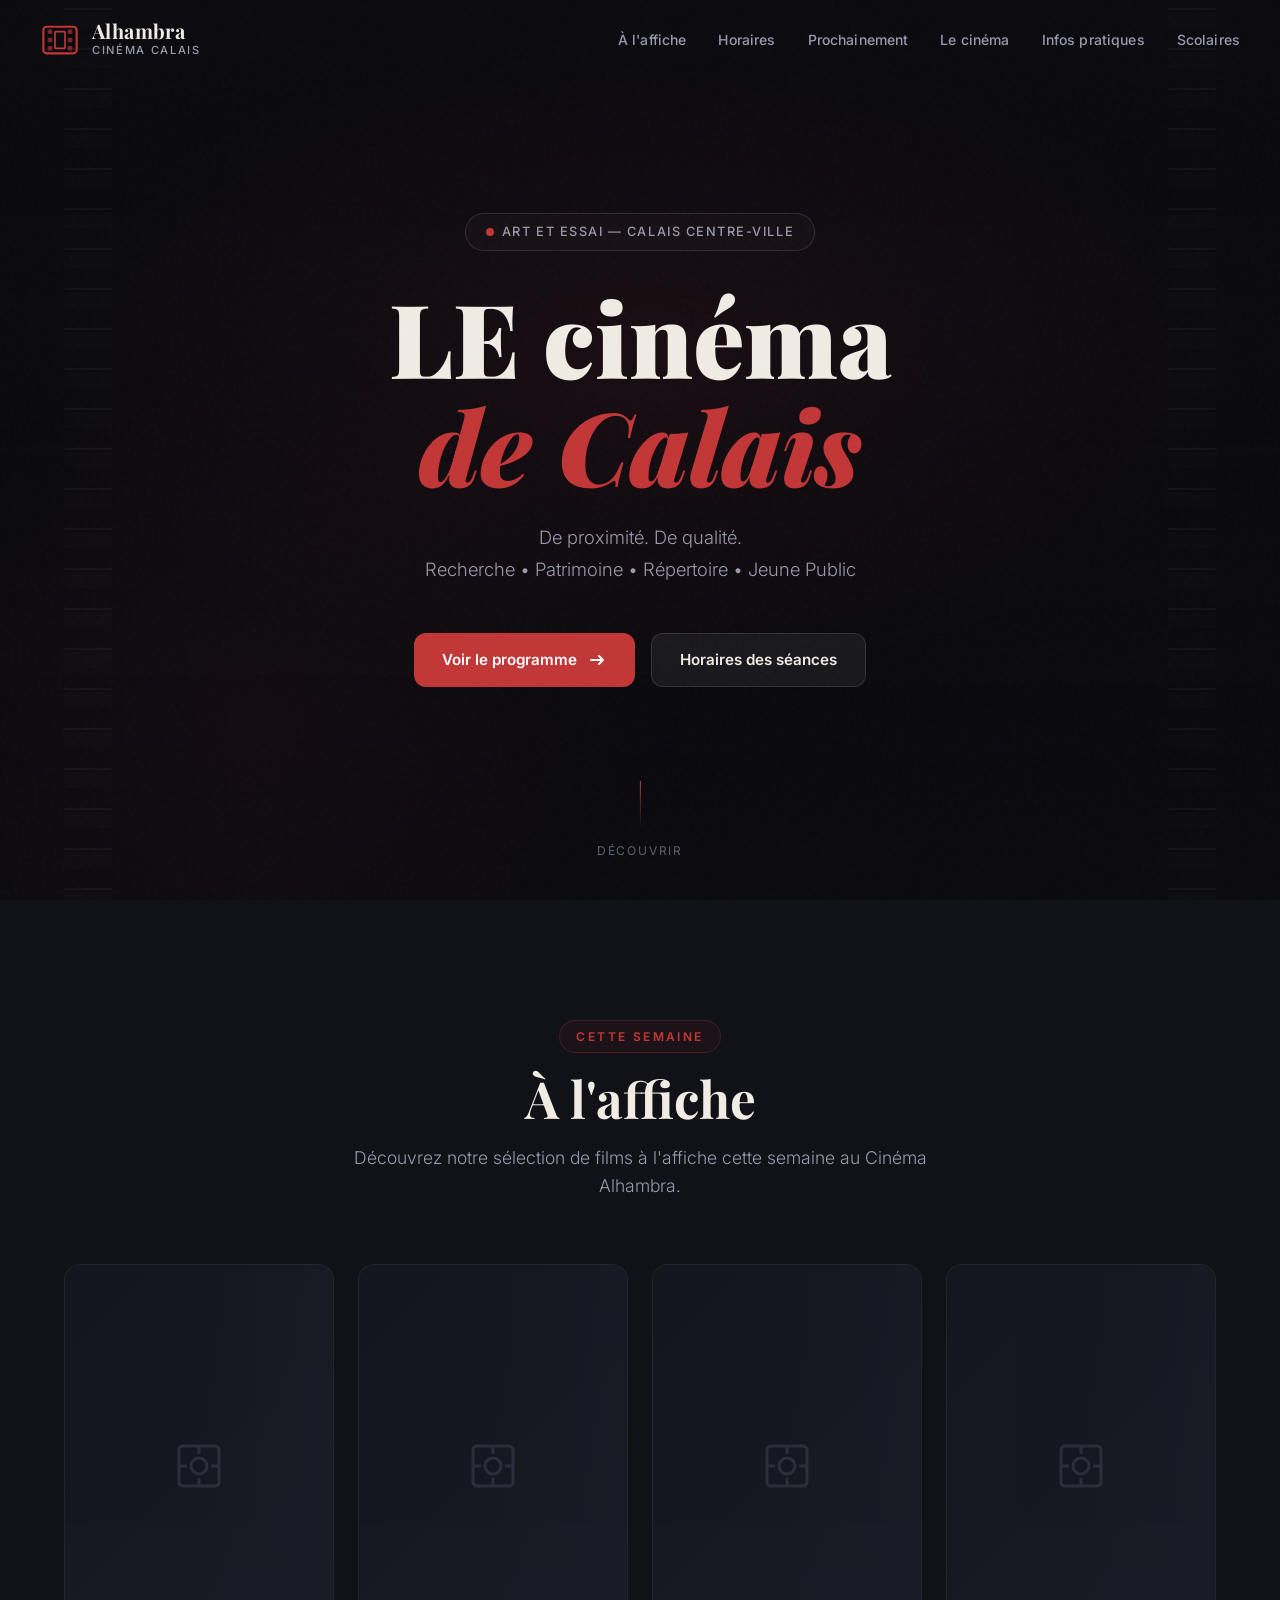
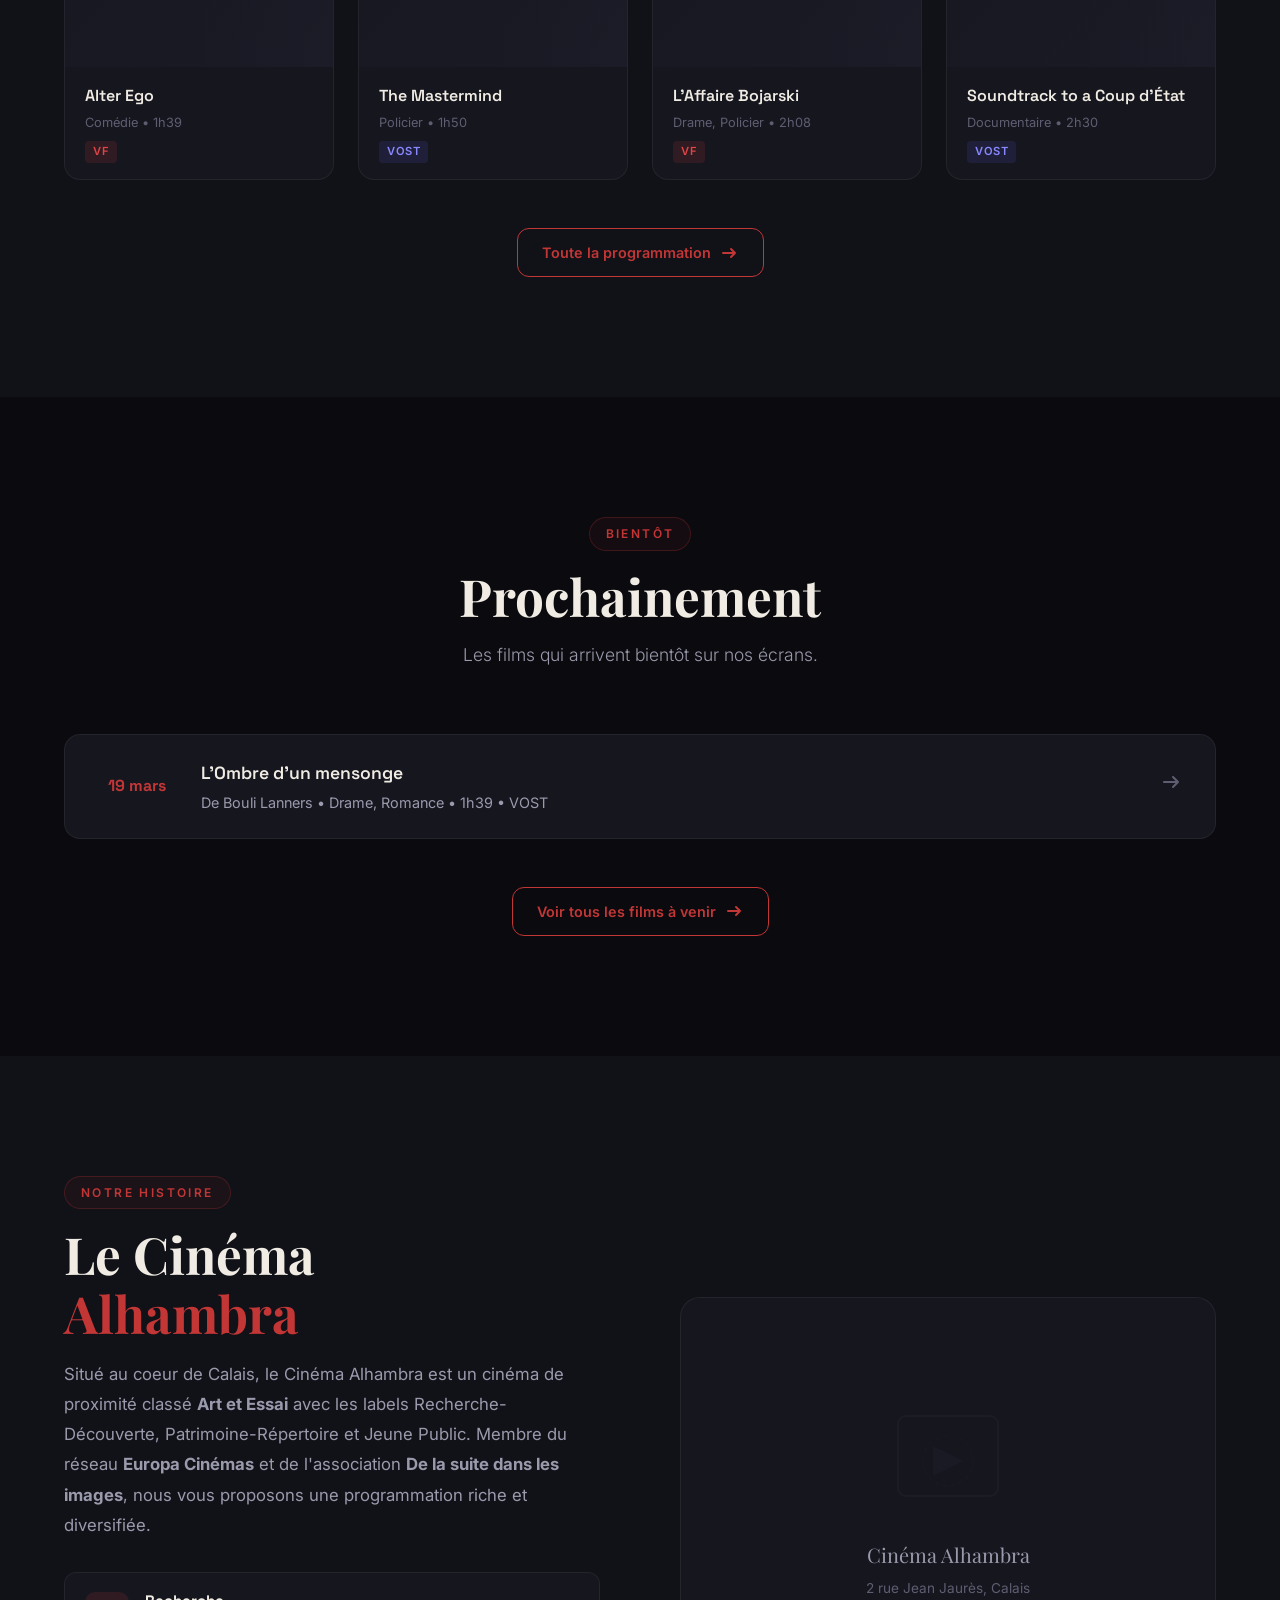
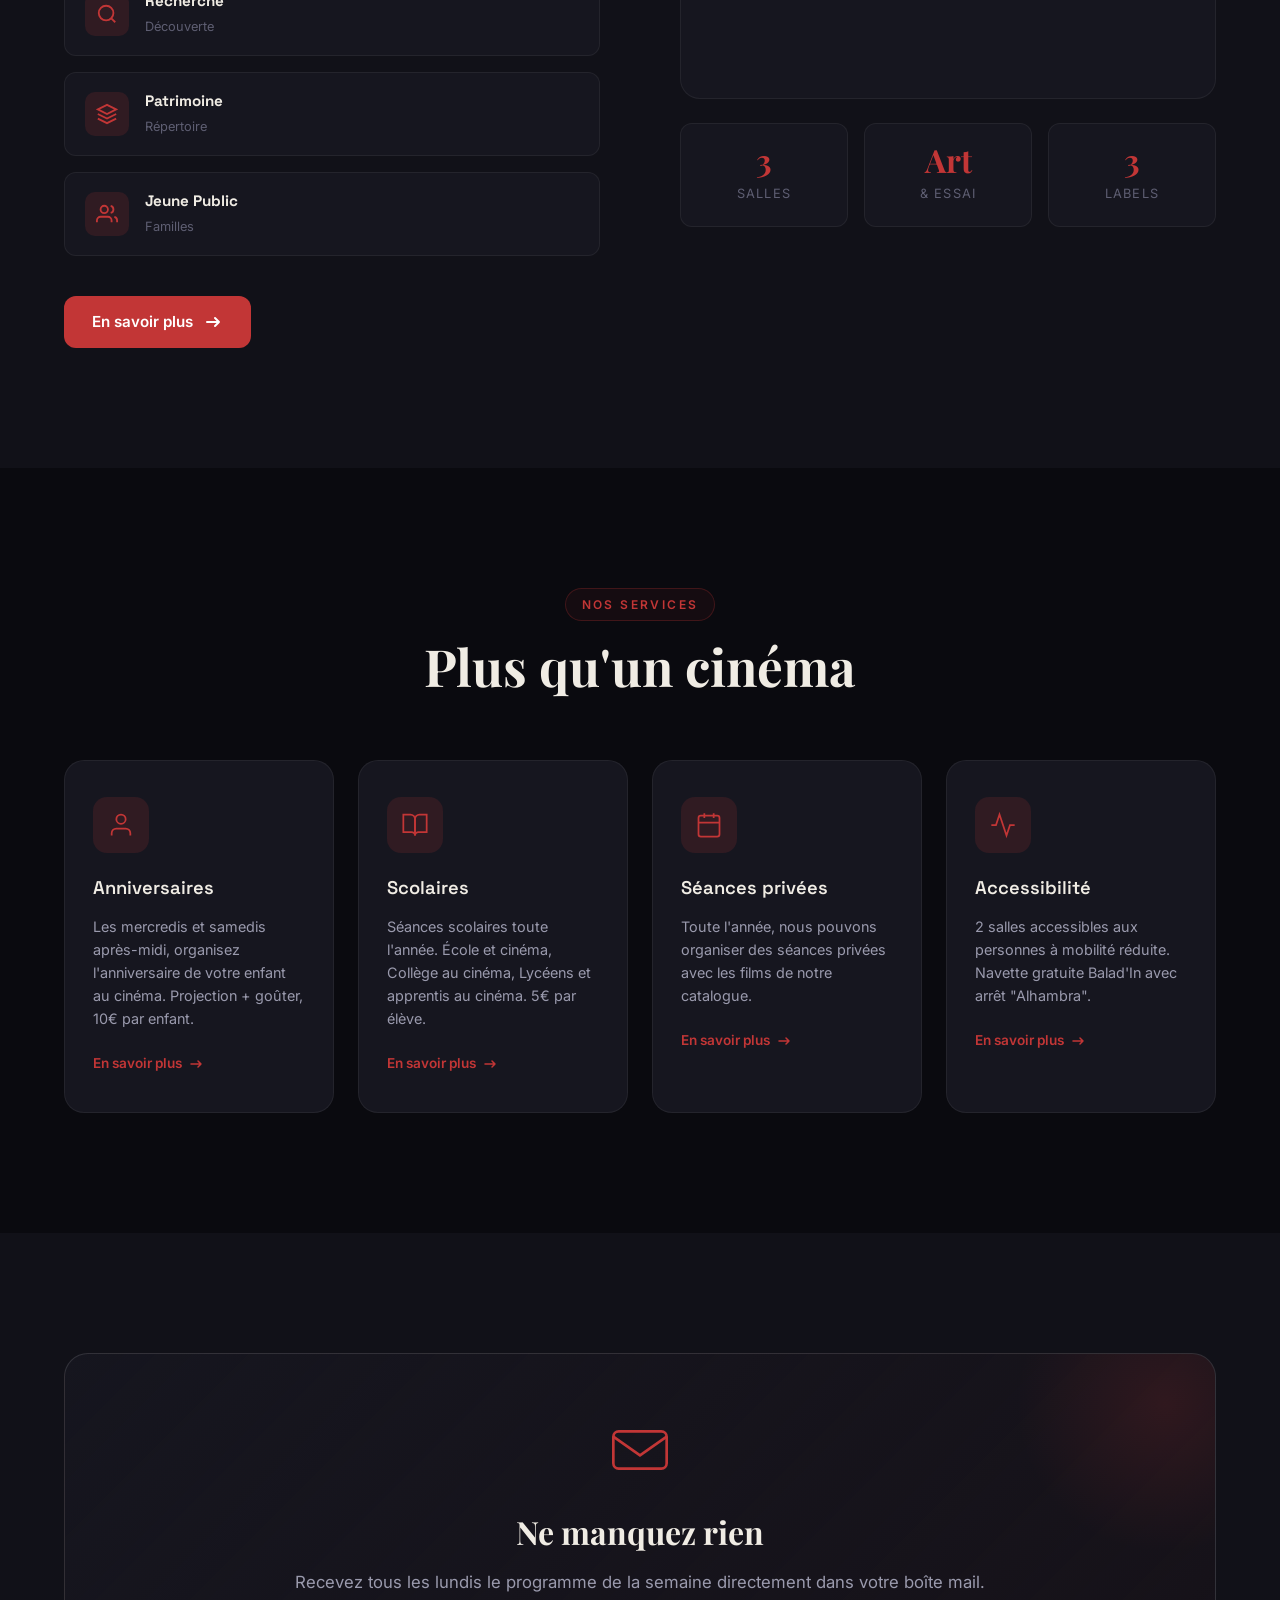
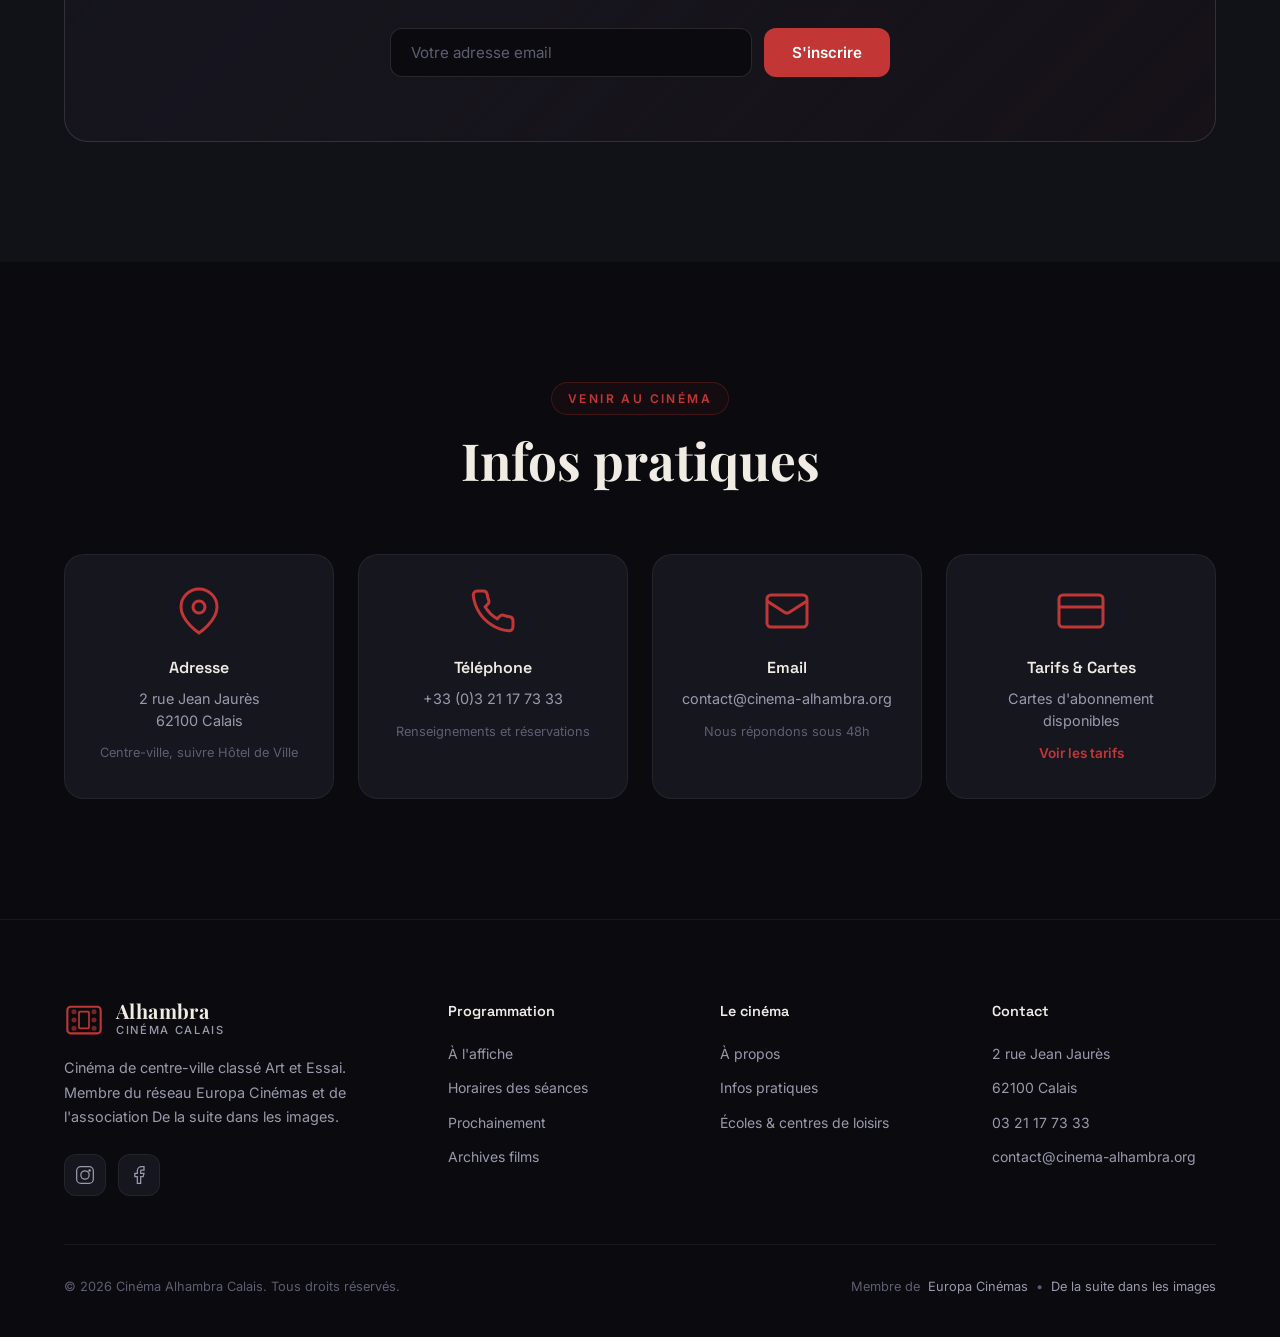
==== index.html @ 700be6c0 "Site complet : 6 pages, films réels, couleur rouge Alhambra - Remplace le doré (#d4a847) par le roug" ====
<!DOCTYPE html>
<html lang="fr">
<head>
    <meta charset="UTF-8">
    <meta name="viewport" content="width=device-width, initial-scale=1.0">
    <title>Cinéma Alhambra — Cinéma de centre-ville à Calais</title>
    <meta name="description" content="Cinéma Alhambra, LE cinéma de Calais. De proximité. De qualité. Art et Essai, labels Recherche, Patrimoine, Répertoire et Jeune Public.">
    <link rel="icon" type="image/svg+xml" href="data:image/svg+xml,<svg xmlns='http://www.w3.org/2000/svg' viewBox='0 0 100 100'><text y='.9em' font-size='90'>🎬</text></svg>">
    <link rel="preconnect" href="https://fonts.googleapis.com">
    <link rel="preconnect" href="https://fonts.gstatic.com" crossorigin>
    <link href="https://fonts.googleapis.com/css2?family=Playfair+Display:ital,wght@0,400;0,700;0,900;1,400&family=Inter:wght@300;400;500;600;700&family=Space+Grotesk:wght@400;500;600;700&display=swap" rel="stylesheet">
    <link rel="stylesheet" href="styles.css">
</head>
<body>
    <!-- Cursor follower -->
    <div class="cursor-glow" id="cursorGlow"></div>

    <!-- Film grain overlay -->
    <div class="film-grain"></div>

    <!-- Navigation -->
    <header class="navbar" id="navbar">
        <div class="navbar-inner">
            <a href="index.html" class="logo">
                <div class="logo-icon">
                    <svg viewBox="0 0 48 48" fill="none" xmlns="http://www.w3.org/2000/svg">
                        <rect x="4" y="8" width="40" height="32" rx="4" stroke="currentColor" stroke-width="2.5"/>
                        <circle cx="12" cy="14" r="3" fill="currentColor" opacity="0.6"/>
                        <circle cx="12" cy="24" r="3" fill="currentColor" opacity="0.6"/>
                        <circle cx="12" cy="34" r="3" fill="currentColor" opacity="0.6"/>
                        <circle cx="36" cy="14" r="3" fill="currentColor" opacity="0.6"/>
                        <circle cx="36" cy="24" r="3" fill="currentColor" opacity="0.6"/>
                        <circle cx="36" cy="34" r="3" fill="currentColor" opacity="0.6"/>
                        <rect x="18" y="14" width="12" height="20" rx="1" stroke="currentColor" stroke-width="2"/>
                    </svg>
                </div>
                <div class="logo-text">
                    <span class="logo-name">Alhambra</span>
                    <span class="logo-sub">Cinéma Calais</span>
                </div>
            </a>
            <nav class="nav-links" id="navLinks">
                <a href="a-laffiche.html" class="nav-link">À l'affiche</a>
                <a href="horaires.html" class="nav-link">Horaires</a>
                <a href="prochainement.html" class="nav-link">Prochainement</a>
                <a href="le-cinema.html" class="nav-link">Le cinéma</a>
                <a href="infos-pratiques.html" class="nav-link">Infos pratiques</a>
                <a href="scolaires.html" class="nav-link">Scolaires</a>
            </nav>
            <button class="menu-toggle" id="menuToggle" aria-label="Menu">
                <span></span>
                <span></span>
                <span></span>
            </button>
        </div>
    </header>

    <!-- Mobile Nav Overlay -->
    <div class="mobile-nav" id="mobileNav">
        <nav class="mobile-nav-links">
            <a href="a-laffiche.html" class="mobile-nav-link">À l'affiche</a>
            <a href="horaires.html" class="mobile-nav-link">Horaires</a>
            <a href="prochainement.html" class="mobile-nav-link">Prochainement</a>
            <a href="le-cinema.html" class="mobile-nav-link">Le cinéma</a>
            <a href="infos-pratiques.html" class="mobile-nav-link">Infos pratiques</a>
            <a href="scolaires.html" class="mobile-nav-link">Scolaires</a>
            <a href="a-laffiche.html" class="mobile-nav-link">Archives</a>
        </nav>
    </div>

    <!-- Hero Section -->
    <section class="hero" id="hero">
        <div class="hero-bg">
            <div class="hero-gradient"></div>
            <div class="film-strip film-strip-left"></div>
            <div class="film-strip film-strip-right"></div>
        </div>
        <div class="hero-content">
            <div class="hero-badge reveal">
                <span class="badge-dot"></span>
                Art et Essai &mdash; Calais Centre-Ville
            </div>
            <h1 class="hero-title reveal">
                <span class="title-line">LE cinéma</span>
                <span class="title-line title-accent">de Calais</span>
            </h1>
            <p class="hero-subtitle reveal">
                De proximité. De qualité.<br>
                Recherche &bull; Patrimoine &bull; Répertoire &bull; Jeune Public
            </p>
            <div class="hero-actions reveal">
                <a href="a-laffiche.html" class="btn btn-primary">
                    <span>Voir le programme</span>
                    <svg width="20" height="20" viewBox="0 0 20 20" fill="none"><path d="M4 10h12m0 0l-4-4m4 4l-4 4" stroke="currentColor" stroke-width="2" stroke-linecap="round" stroke-linejoin="round"/></svg>
                </a>
                <a href="horaires.html" class="btn btn-secondary">
                    <span>Horaires des séances</span>
                </a>
            </div>
        </div>
        <div class="hero-scroll-indicator">
            <div class="scroll-line"></div>
            <span>Découvrir</span>
        </div>
    </section>

    <!-- Now Showing Section -->
    <section class="section section-films" id="films">
        <div class="container">
            <div class="section-header reveal">
                <span class="section-tag">Cette semaine</span>
                <h2 class="section-title">À l'affiche</h2>
                <p class="section-desc">Découvrez notre sélection de films à l'affiche cette semaine au Cinéma Alhambra.</p>
            </div>
            <div class="films-grid">
                <a href="a-laffiche.html" class="film-card reveal" style="--delay: 0">
                    <div class="film-poster">
                        <div class="film-poster-placeholder">
                            <svg viewBox="0 0 24 24" fill="none" stroke="currentColor" stroke-width="1.5"><rect x="2" y="2" width="20" height="20" rx="2"/><circle cx="12" cy="12" r="4"/><path d="M2 12h4m12 0h4M12 2v4m0 12v4"/></svg>
                        </div>
                        <div class="film-overlay">
                            <span class="film-cta">Voir les séances</span>
                        </div>
                    </div>
                    <div class="film-info">
                        <h3 class="film-title">Alter Ego</h3>
                        <p class="film-meta">Comédie &bull; 1h39</p>
                        <span class="film-badge vf">VF</span>
                    </div>
                </a>
                <a href="a-laffiche.html" class="film-card reveal" style="--delay: 1">
                    <div class="film-poster">
                        <div class="film-poster-placeholder">
                            <svg viewBox="0 0 24 24" fill="none" stroke="currentColor" stroke-width="1.5"><rect x="2" y="2" width="20" height="20" rx="2"/><circle cx="12" cy="12" r="4"/><path d="M2 12h4m12 0h4M12 2v4m0 12v4"/></svg>
                        </div>
                        <div class="film-overlay">
                            <span class="film-cta">Voir les séances</span>
                        </div>
                    </div>
                    <div class="film-info">
                        <h3 class="film-title">The Mastermind</h3>
                        <p class="film-meta">Policier &bull; 1h50</p>
                        <span class="film-badge vost">VOST</span>
                    </div>
                </a>
                <a href="a-laffiche.html" class="film-card reveal" style="--delay: 2">
                    <div class="film-poster">
                        <div class="film-poster-placeholder">
                            <svg viewBox="0 0 24 24" fill="none" stroke="currentColor" stroke-width="1.5"><rect x="2" y="2" width="20" height="20" rx="2"/><circle cx="12" cy="12" r="4"/><path d="M2 12h4m12 0h4M12 2v4m0 12v4"/></svg>
                        </div>
                        <div class="film-overlay">
                            <span class="film-cta">Voir les séances</span>
                        </div>
                    </div>
                    <div class="film-info">
                        <h3 class="film-title">L'Affaire Bojarski</h3>
                        <p class="film-meta">Drame, Policier &bull; 2h08</p>
                        <span class="film-badge vf">VF</span>
                    </div>
                </a>
                <a href="a-laffiche.html" class="film-card reveal" style="--delay: 3">
                    <div class="film-poster">
                        <div class="film-poster-placeholder">
                            <svg viewBox="0 0 24 24" fill="none" stroke="currentColor" stroke-width="1.5"><rect x="2" y="2" width="20" height="20" rx="2"/><circle cx="12" cy="12" r="4"/><path d="M2 12h4m12 0h4M12 2v4m0 12v4"/></svg>
                        </div>
                        <div class="film-overlay">
                            <span class="film-cta">Voir les séances</span>
                        </div>
                    </div>
                    <div class="film-info">
                        <h3 class="film-title">Soundtrack to a Coup d'État</h3>
                        <p class="film-meta">Documentaire &bull; 2h30</p>
                        <span class="film-badge vost">VOST</span>
                    </div>
                </a>
            </div>
            <div class="section-cta reveal">
                <a href="a-laffiche.html" class="btn btn-outline">
                    Toute la programmation
                    <svg width="20" height="20" viewBox="0 0 20 20" fill="none"><path d="M4 10h12m0 0l-4-4m4 4l-4 4" stroke="currentColor" stroke-width="2" stroke-linecap="round" stroke-linejoin="round"/></svg>
                </a>
            </div>
        </div>
    </section>

    <!-- Coming Soon Section -->
    <section class="section section-coming" id="coming">
        <div class="container">
            <div class="section-header reveal">
                <span class="section-tag">Bientôt</span>
                <h2 class="section-title">Prochainement</h2>
                <p class="section-desc">Les films qui arrivent bientôt sur nos écrans.</p>
            </div>
            <div class="coming-list">
                <a href="prochainement.html" class="coming-item reveal">
                    <div class="coming-date">
                        <span class="coming-day">19 mars</span>
                    </div>
                    <div class="coming-info">
                        <h3>L'Ombre d'un mensonge</h3>
                        <p>De Bouli Lanners &bull; Drame, Romance &bull; 1h39 &bull; VOST</p>
                    </div>
                    <div class="coming-arrow">
                        <svg width="24" height="24" viewBox="0 0 24 24" fill="none"><path d="M5 12h14m0 0l-5-5m5 5l-5 5" stroke="currentColor" stroke-width="2" stroke-linecap="round" stroke-linejoin="round"/></svg>
                    </div>
                </a>
            </div>
            <div class="section-cta reveal">
                <a href="prochainement.html" class="btn btn-outline">
                    Voir tous les films à venir
                    <svg width="20" height="20" viewBox="0 0 20 20" fill="none"><path d="M4 10h12m0 0l-4-4m4 4l-4 4" stroke="currentColor" stroke-width="2" stroke-linecap="round" stroke-linejoin="round"/></svg>
                </a>
            </div>
        </div>
    </section>

    <!-- About Section -->
    <section class="section section-about" id="about">
        <div class="container">
            <div class="about-grid">
                <div class="about-content reveal">
                    <span class="section-tag">Notre histoire</span>
                    <h2 class="section-title">Le Cinéma<br><span class="text-accent">Alhambra</span></h2>
                    <p class="about-text">
                        Situé au coeur de Calais, le Cinéma Alhambra est un cinéma de proximité classé
                        <strong>Art et Essai</strong> avec les labels Recherche-Découverte, Patrimoine-Répertoire
                        et Jeune Public. Membre du réseau <strong>Europa Cinémas</strong> et de l'association
                        <strong>De la suite dans les images</strong>, nous vous proposons une programmation riche
                        et diversifiée.
                    </p>
                    <div class="about-labels">
                        <div class="label-item">
                            <div class="label-icon">
                                <svg viewBox="0 0 24 24" fill="none" stroke="currentColor" stroke-width="2"><circle cx="11" cy="11" r="8"/><path d="m21 21-4.3-4.3"/></svg>
                            </div>
                            <div>
                                <strong>Recherche</strong>
                                <span>Découverte</span>
                            </div>
                        </div>
                        <div class="label-item">
                            <div class="label-icon">
                                <svg viewBox="0 0 24 24" fill="none" stroke="currentColor" stroke-width="2"><path d="M12 2L2 7l10 5 10-5-10-5zM2 17l10 5 10-5M2 12l10 5 10-5"/></svg>
                            </div>
                            <div>
                                <strong>Patrimoine</strong>
                                <span>Répertoire</span>
                            </div>
                        </div>
                        <div class="label-item">
                            <div class="label-icon">
                                <svg viewBox="0 0 24 24" fill="none" stroke="currentColor" stroke-width="2"><path d="M17 21v-2a4 4 0 0 0-4-4H5a4 4 0 0 0-4 4v2"/><circle cx="9" cy="7" r="4"/><path d="M23 21v-2a4 4 0 0 0-3-3.87M16 3.13a4 4 0 0 1 0 7.75"/></svg>
                            </div>
                            <div>
                                <strong>Jeune Public</strong>
                                <span>Familles</span>
                            </div>
                        </div>
                    </div>
                    <a href="le-cinema.html" class="btn btn-primary">
                        <span>En savoir plus</span>
                        <svg width="20" height="20" viewBox="0 0 20 20" fill="none"><path d="M4 10h12m0 0l-4-4m4 4l-4 4" stroke="currentColor" stroke-width="2" stroke-linecap="round" stroke-linejoin="round"/></svg>
                    </a>
                </div>
                <div class="about-visual reveal">
                    <div class="about-image-wrapper">
                        <div class="about-image-placeholder">
                            <svg viewBox="0 0 120 120" fill="none" xmlns="http://www.w3.org/2000/svg">
                                <rect x="10" y="20" width="100" height="80" rx="8" stroke="currentColor" stroke-width="2" opacity="0.3"/>
                                <path d="M45 50 L75 65 L45 80Z" fill="currentColor" opacity="0.2"/>
                                <circle cx="60" cy="65" r="25" stroke="currentColor" stroke-width="1.5" opacity="0.15" stroke-dasharray="4 4"/>
                            </svg>
                            <p>Cinéma Alhambra</p>
                            <span>2 rue Jean Jaurès, Calais</span>
                        </div>
                    </div>
                    <div class="about-stats">
                        <div class="stat-item">
                            <span class="stat-number" data-count="3">0</span>
                            <span class="stat-label">Salles</span>
                        </div>
                        <div class="stat-item">
                            <span class="stat-number">Art</span>
                            <span class="stat-label">& Essai</span>
                        </div>
                        <div class="stat-item">
                            <span class="stat-number">3</span>
                            <span class="stat-label">Labels</span>
                        </div>
                    </div>
                </div>
            </div>
        </div>
    </section>

    <!-- Services Section -->
    <section class="section section-services" id="services">
        <div class="container">
            <div class="section-header reveal">
                <span class="section-tag">Nos services</span>
                <h2 class="section-title">Plus qu'un cinéma</h2>
            </div>
            <div class="services-grid">
                <div class="service-card reveal" style="--delay: 0">
                    <div class="service-icon">
                        <svg viewBox="0 0 24 24" fill="none" stroke="currentColor" stroke-width="1.5">
                            <path d="M20 21v-2a4 4 0 0 0-4-4H8a4 4 0 0 0-4 4v2"/>
                            <circle cx="12" cy="7" r="4"/>
                        </svg>
                    </div>
                    <h3>Anniversaires</h3>
                    <p>Les mercredis et samedis après-midi, organisez l'anniversaire de votre enfant au cinéma. Projection + goûter, 10&euro; par enfant.</p>
                    <a href="infos-pratiques.html" class="service-link">
                        En savoir plus
                        <svg width="16" height="16" viewBox="0 0 16 16" fill="none"><path d="M3 8h10m0 0l-3-3m3 3l-3 3" stroke="currentColor" stroke-width="1.5" stroke-linecap="round" stroke-linejoin="round"/></svg>
                    </a>
                </div>
                <div class="service-card reveal" style="--delay: 1">
                    <div class="service-icon">
                        <svg viewBox="0 0 24 24" fill="none" stroke="currentColor" stroke-width="1.5">
                            <path d="M2 3h6a4 4 0 0 1 4 4v14a3 3 0 0 0-3-3H2z"/>
                            <path d="M22 3h-6a4 4 0 0 0-4 4v14a3 3 0 0 1 3-3h7z"/>
                        </svg>
                    </div>
                    <h3>Scolaires</h3>
                    <p>Séances scolaires toute l'année. École et cinéma, Collège au cinéma, Lycéens et apprentis au cinéma. 5&euro; par élève.</p>
                    <a href="scolaires.html" class="service-link">
                        En savoir plus
                        <svg width="16" height="16" viewBox="0 0 16 16" fill="none"><path d="M3 8h10m0 0l-3-3m3 3l-3 3" stroke="currentColor" stroke-width="1.5" stroke-linecap="round" stroke-linejoin="round"/></svg>
                    </a>
                </div>
                <div class="service-card reveal" style="--delay: 2">
                    <div class="service-icon">
                        <svg viewBox="0 0 24 24" fill="none" stroke="currentColor" stroke-width="1.5">
                            <rect x="3" y="4" width="18" height="18" rx="2"/>
                            <path d="M16 2v4M8 2v4M3 10h18"/>
                        </svg>
                    </div>
                    <h3>Séances privées</h3>
                    <p>Toute l'année, nous pouvons organiser des séances privées avec les films de notre catalogue.</p>
                    <a href="infos-pratiques.html" class="service-link">
                        En savoir plus
                        <svg width="16" height="16" viewBox="0 0 16 16" fill="none"><path d="M3 8h10m0 0l-3-3m3 3l-3 3" stroke="currentColor" stroke-width="1.5" stroke-linecap="round" stroke-linejoin="round"/></svg>
                    </a>
                </div>
                <div class="service-card reveal" style="--delay: 3">
                    <div class="service-icon">
                        <svg viewBox="0 0 24 24" fill="none" stroke="currentColor" stroke-width="1.5">
                            <path d="M22 12h-4l-3 9L9 3l-3 9H2"/>
                        </svg>
                    </div>
                    <h3>Accessibilité</h3>
                    <p>2 salles accessibles aux personnes à mobilité réduite. Navette gratuite Balad'In avec arrêt "Alhambra".</p>
                    <a href="infos-pratiques.html" class="service-link">
                        En savoir plus
                        <svg width="16" height="16" viewBox="0 0 16 16" fill="none"><path d="M3 8h10m0 0l-3-3m3 3l-3 3" stroke="currentColor" stroke-width="1.5" stroke-linecap="round" stroke-linejoin="round"/></svg>
                    </a>
                </div>
            </div>
        </div>
    </section>

    <!-- Newsletter Section -->
    <section class="section section-newsletter" id="newsletter">
        <div class="container">
            <div class="newsletter-card reveal">
                <div class="newsletter-content">
                    <div class="newsletter-icon">
                        <svg viewBox="0 0 48 48" fill="none" stroke="currentColor" stroke-width="2">
                            <rect x="4" y="10" width="40" height="28" rx="4"/>
                            <path d="M4 14l20 14 20-14"/>
                        </svg>
                    </div>
                    <h2>Ne manquez rien</h2>
                    <p>Recevez tous les lundis le programme de la semaine directement dans votre boîte mail.</p>
                    <div class="newsletter-form">
                        <input type="email" placeholder="Votre adresse email" class="newsletter-input" aria-label="Adresse email">
                        <button class="btn btn-primary newsletter-btn">
                            S'inscrire
                        </button>
                    </div>
                </div>
            </div>
        </div>
    </section>

    <!-- Practical Info Section -->
    <section class="section section-info" id="info">
        <div class="container">
            <div class="section-header reveal">
                <span class="section-tag">Venir au cinéma</span>
                <h2 class="section-title">Infos pratiques</h2>
            </div>
            <div class="info-grid">
                <div class="info-card reveal">
                    <div class="info-icon">
                        <svg viewBox="0 0 24 24" fill="none" stroke="currentColor" stroke-width="1.5">
                            <path d="M21 10c0 7-9 13-9 13s-9-6-9-13a9 9 0 0 1 18 0z"/>
                            <circle cx="12" cy="10" r="3"/>
                        </svg>
                    </div>
                    <h3>Adresse</h3>
                    <p>2 rue Jean Jaurès<br>62100 Calais</p>
                    <span class="info-detail">Centre-ville, suivre Hôtel de Ville</span>
                </div>
                <div class="info-card reveal">
                    <div class="info-icon">
                        <svg viewBox="0 0 24 24" fill="none" stroke="currentColor" stroke-width="1.5">
                            <path d="M22 16.92v3a2 2 0 0 1-2.18 2 19.79 19.79 0 0 1-8.63-3.07 19.5 19.5 0 0 1-6-6A19.79 19.79 0 0 1 2.12 4.11 2 2 0 0 1 4.11 2h3a2 2 0 0 1 2 1.72 12.84 12.84 0 0 0 .7 2.81 2 2 0 0 1-.45 2.11L8.09 9.91a16 16 0 0 0 6 6l1.27-1.27a2 2 0 0 1 2.11-.45 12.84 12.84 0 0 0 2.81.7A2 2 0 0 1 22 16.92z"/>
                        </svg>
                    </div>
                    <h3>Téléphone</h3>
                    <p>+33 (0)3 21 17 73 33</p>
                    <span class="info-detail">Renseignements et réservations</span>
                </div>
                <div class="info-card reveal">
                    <div class="info-icon">
                        <svg viewBox="0 0 24 24" fill="none" stroke="currentColor" stroke-width="1.5">
                            <rect x="2" y="4" width="20" height="16" rx="2"/>
                            <path d="m22 7-8.97 5.7a1.94 1.94 0 0 1-2.06 0L2 7"/>
                        </svg>
                    </div>
                    <h3>Email</h3>
                    <p>contact@cinema-alhambra.org</p>
                    <span class="info-detail">Nous répondons sous 48h</span>
                </div>
                <div class="info-card reveal">
                    <div class="info-icon">
                        <svg viewBox="0 0 24 24" fill="none" stroke="currentColor" stroke-width="1.5">
                            <rect x="1" y="4" width="22" height="16" rx="2"/>
                            <path d="M1 10h22"/>
                        </svg>
                    </div>
                    <h3>Tarifs & Cartes</h3>
                    <p>Cartes d'abonnement disponibles</p>
                    <a href="infos-pratiques.html" class="info-link">Voir les tarifs</a>
                </div>
            </div>
        </div>
    </section>

    <!-- Footer -->
    <footer class="footer">
        <div class="container">
            <div class="footer-grid">
                <div class="footer-brand">
                    <a href="index.html" class="logo">
                        <div class="logo-icon">
                            <svg viewBox="0 0 48 48" fill="none" xmlns="http://www.w3.org/2000/svg">
                                <rect x="4" y="8" width="40" height="32" rx="4" stroke="currentColor" stroke-width="2.5"/>
                                <circle cx="12" cy="14" r="3" fill="currentColor" opacity="0.6"/>
                                <circle cx="12" cy="24" r="3" fill="currentColor" opacity="0.6"/>
                                <circle cx="12" cy="34" r="3" fill="currentColor" opacity="0.6"/>
                                <circle cx="36" cy="14" r="3" fill="currentColor" opacity="0.6"/>
                                <circle cx="36" cy="24" r="3" fill="currentColor" opacity="0.6"/>
                                <circle cx="36" cy="34" r="3" fill="currentColor" opacity="0.6"/>
                                <rect x="18" y="14" width="12" height="20" rx="1" stroke="currentColor" stroke-width="2"/>
                            </svg>
                        </div>
                        <div class="logo-text">
                            <span class="logo-name">Alhambra</span>
                            <span class="logo-sub">Cinéma Calais</span>
                        </div>
                    </a>
                    <p class="footer-desc">Cinéma de centre-ville classé Art et Essai. Membre du réseau Europa Cinémas et de l'association De la suite dans les images.</p>
                    <div class="footer-social">
                        <a href="https://www.instagram.com/alhambracalais/" target="_blank" rel="noopener noreferrer" aria-label="Instagram" class="social-link">
                            <svg viewBox="0 0 24 24" fill="none" stroke="currentColor" stroke-width="1.5"><rect x="2" y="2" width="20" height="20" rx="5"/><circle cx="12" cy="12" r="5"/><circle cx="17.5" cy="6.5" r="1.5" fill="currentColor" stroke="none"/></svg>
                        </a>
                        <a href="https://www.facebook.com/alhambracalais" target="_blank" rel="noopener noreferrer" aria-label="Facebook" class="social-link">
                            <svg viewBox="0 0 24 24" fill="none" stroke="currentColor" stroke-width="1.5"><path d="M18 2h-3a5 5 0 0 0-5 5v3H7v4h3v8h4v-8h3l1-4h-4V7a1 1 0 0 1 1-1h3z"/></svg>
                        </a>
                    </div>
                </div>
                <div class="footer-links-group">
                    <h4>Programmation</h4>
                    <ul>
                        <li><a href="a-laffiche.html">À l'affiche</a></li>
                        <li><a href="horaires.html">Horaires des séances</a></li>
                        <li><a href="prochainement.html">Prochainement</a></li>
                        <li><a href="a-laffiche.html">Archives films</a></li>
                    </ul>
                </div>
                <div class="footer-links-group">
                    <h4>Le cinéma</h4>
                    <ul>
                        <li><a href="le-cinema.html">À propos</a></li>
                        <li><a href="infos-pratiques.html">Infos pratiques</a></li>
                        <li><a href="scolaires.html">Écoles & centres de loisirs</a></li>
                    </ul>
                </div>
                <div class="footer-links-group">
                    <h4>Contact</h4>
                    <ul>
                        <li>2 rue Jean Jaurès</li>
                        <li>62100 Calais</li>
                        <li><a href="tel:+33321177333">03 21 17 73 33</a></li>
                        <li><a href="mailto:contact@cinema-alhambra.org">contact@cinema-alhambra.org</a></li>
                    </ul>
                </div>
            </div>
            <div class="footer-bottom">
                <p>&copy; 2026 Cinéma Alhambra Calais. Tous droits réservés.</p>
                <div class="footer-partners">
                    <span>Membre de</span>
                    <a href="https://www.europa-cinemas.org/" target="_blank" rel="noopener noreferrer">Europa Cinémas</a>
                    <span>&bull;</span>
                    <a href="https://www.delasuitedanslesimages.org/" target="_blank" rel="noopener noreferrer">De la suite dans les images</a>
                </div>
            </div>
        </div>
    </footer>

    <script src="script.js"></script>
</body>
</html>
---- styles.css ----
/* ============================================
   CINEMA ALHAMBRA — Modern Redesign
   ============================================ */

/* --- CSS Variables --- */
:root {
    /* Colors */
    --bg-primary: #0a0a0f;
    --bg-secondary: #111118;
    --bg-card: #16161f;
    --bg-card-hover: #1c1c28;

    --text-primary: #f0ece4;
    --text-secondary: #9a9aad;
    --text-muted: #5e5e72;

    --accent: #c23636;
    --accent-light: #e04444;
    --accent-dark: #a02c2c;
    --accent-glow: rgba(194, 54, 54, 0.15);

    --border: rgba(255, 255, 255, 0.06);
    --border-hover: rgba(255, 255, 255, 0.12);

    /* Typography */
    --font-display: 'Playfair Display', Georgia, serif;
    --font-body: 'Inter', -apple-system, BlinkMacSystemFont, sans-serif;
    --font-heading: 'Space Grotesk', sans-serif;

    /* Spacing */
    --section-padding: 120px;
    --container-width: 1200px;

    /* Transitions */
    --ease-out: cubic-bezier(0.16, 1, 0.3, 1);
    --ease-in-out: cubic-bezier(0.65, 0, 0.35, 1);
}

/* --- Reset & Base --- */
*, *::before, *::after {
    margin: 0;
    padding: 0;
    box-sizing: border-box;
}

html {
    font-size: 16px;
    scroll-behavior: smooth;
    -webkit-font-smoothing: antialiased;
    -moz-osx-font-smoothing: grayscale;
}

body {
    font-family: var(--font-body);
    background: var(--bg-primary);
    color: var(--text-primary);
    line-height: 1.6;
    overflow-x: hidden;
}

a {
    color: inherit;
    text-decoration: none;
}

img {
    max-width: 100%;
    display: block;
}

ul {
    list-style: none;
}

/* --- Cursor Glow --- */
.cursor-glow {
    position: fixed;
    width: 400px;
    height: 400px;
    border-radius: 50%;
    background: radial-gradient(circle, var(--accent-glow) 0%, transparent 70%);
    pointer-events: none;
    z-index: 0;
    transform: translate(-50%, -50%);
    opacity: 0;
    transition: opacity 0.5s ease;
}

body:hover .cursor-glow {
    opacity: 1;
}

/* --- Film Grain --- */
.film-grain {
    position: fixed;
    top: 0;
    left: 0;
    width: 100%;
    height: 100%;
    pointer-events: none;
    z-index: 9999;
    opacity: 0.025;
    background-image: url("data:image/svg+xml,%3Csvg viewBox='0 0 256 256' xmlns='http://www.w3.org/2000/svg'%3E%3Cfilter id='noise'%3E%3CfeTurbulence type='fractalNoise' baseFrequency='0.9' numOctaves='4' stitchTiles='stitch'/%3E%3C/filter%3E%3Crect width='100%25' height='100%25' filter='url(%23noise)'/%3E%3C/svg%3E");
    background-repeat: repeat;
}

/* --- Container --- */
.container {
    width: 100%;
    max-width: var(--container-width);
    margin: 0 auto;
    padding: 0 24px;
}

/* --- Reveal Animation --- */
.reveal {
    opacity: 0;
    transform: translateY(40px);
    transition: opacity 0.8s var(--ease-out), transform 0.8s var(--ease-out);
}

.reveal.visible {
    opacity: 1;
    transform: translateY(0);
}

/* --- Navbar --- */
.navbar {
    position: fixed;
    top: 0;
    left: 0;
    right: 0;
    z-index: 1000;
    padding: 0 24px;
    transition: background 0.4s ease, backdrop-filter 0.4s ease, box-shadow 0.4s ease;
}

.navbar.scrolled {
    background: rgba(10, 10, 15, 0.85);
    backdrop-filter: blur(20px);
    -webkit-backdrop-filter: blur(20px);
    box-shadow: 0 1px 0 var(--border);
}

.navbar-inner {
    max-width: var(--container-width);
    margin: 0 auto;
    display: flex;
    align-items: center;
    justify-content: space-between;
    height: 80px;
}

.logo {
    display: flex;
    align-items: center;
    gap: 12px;
    z-index: 1001;
}

.logo-icon {
    width: 40px;
    height: 40px;
    color: var(--accent);
}

.logo-text {
    display: flex;
    flex-direction: column;
}

.logo-name {
    font-family: var(--font-display);
    font-weight: 700;
    font-size: 1.25rem;
    letter-spacing: 0.02em;
    line-height: 1.1;
}

.logo-sub {
    font-size: 0.7rem;
    color: var(--text-secondary);
    text-transform: uppercase;
    letter-spacing: 0.15em;
    font-weight: 500;
}

.nav-links {
    display: flex;
    align-items: center;
    gap: 32px;
}

.nav-link {
    font-size: 0.875rem;
    font-weight: 500;
    color: var(--text-secondary);
    transition: color 0.3s ease;
    position: relative;
    letter-spacing: 0.01em;
}

.nav-link::after {
    content: '';
    position: absolute;
    bottom: -4px;
    left: 0;
    width: 0;
    height: 2px;
    background: var(--accent);
    transition: width 0.3s var(--ease-out);
}

.nav-link:hover {
    color: var(--text-primary);
}

.nav-link:hover::after {
    width: 100%;
}

/* Menu Toggle */
.menu-toggle {
    display: none;
    flex-direction: column;
    gap: 6px;
    background: none;
    border: none;
    cursor: pointer;
    padding: 8px;
    z-index: 1001;
}

.menu-toggle span {
    display: block;
    width: 24px;
    height: 2px;
    background: var(--text-primary);
    transition: transform 0.3s ease, opacity 0.3s ease;
}

.menu-toggle.active span:nth-child(1) {
    transform: rotate(45deg) translate(5px, 6px);
}

.menu-toggle.active span:nth-child(2) {
    opacity: 0;
}

.menu-toggle.active span:nth-child(3) {
    transform: rotate(-45deg) translate(5px, -6px);
}

/* Mobile Nav */
.mobile-nav {
    position: fixed;
    top: 0;
    left: 0;
    width: 100%;
    height: 100vh;
    background: rgba(10, 10, 15, 0.97);
    backdrop-filter: blur(24px);
    z-index: 999;
    display: flex;
    align-items: center;
    justify-content: center;
    opacity: 0;
    visibility: hidden;
    transition: opacity 0.4s ease, visibility 0.4s ease;
}

.mobile-nav.open {
    opacity: 1;
    visibility: visible;
}

.mobile-nav-links {
    display: flex;
    flex-direction: column;
    align-items: center;
    gap: 24px;
}

.mobile-nav-link {
    font-family: var(--font-display);
    font-size: 2rem;
    font-weight: 700;
    color: var(--text-secondary);
    transition: color 0.3s ease, transform 0.3s ease;
    opacity: 0;
    transform: translateY(20px);
}

.mobile-nav.open .mobile-nav-link {
    opacity: 1;
    transform: translateY(0);
}

.mobile-nav.open .mobile-nav-link:nth-child(1) { transition-delay: 0.1s; }
.mobile-nav.open .mobile-nav-link:nth-child(2) { transition-delay: 0.15s; }
.mobile-nav.open .mobile-nav-link:nth-child(3) { transition-delay: 0.2s; }
.mobile-nav.open .mobile-nav-link:nth-child(4) { transition-delay: 0.25s; }
.mobile-nav.open .mobile-nav-link:nth-child(5) { transition-delay: 0.3s; }
.mobile-nav.open .mobile-nav-link:nth-child(6) { transition-delay: 0.35s; }
.mobile-nav.open .mobile-nav-link:nth-child(7) { transition-delay: 0.4s; }

.mobile-nav-link:hover {
    color: var(--accent);
}

/* --- Hero --- */
.hero {
    position: relative;
    min-height: 100vh;
    display: flex;
    align-items: center;
    justify-content: center;
    overflow: hidden;
}

.hero-bg {
    position: absolute;
    inset: 0;
    z-index: 0;
}

.hero-gradient {
    position: absolute;
    inset: 0;
    background:
        radial-gradient(ellipse 80% 60% at 50% 40%, rgba(194, 54, 54, 0.08) 0%, transparent 60%),
        radial-gradient(ellipse 60% 80% at 20% 80%, rgba(194, 54, 54, 0.05) 0%, transparent 50%),
        linear-gradient(180deg, var(--bg-primary) 0%, rgba(10, 10, 15, 0.8) 50%, var(--bg-primary) 100%);
}

/* Film Strip Decoration */
.film-strip {
    position: absolute;
    top: 0;
    width: 48px;
    height: 100%;
    opacity: 0.04;
    background:
        repeating-linear-gradient(
            180deg,
            transparent 0px,
            transparent 8px,
            var(--text-primary) 8px,
            var(--text-primary) 10px,
            transparent 10px,
            transparent 40px
        );
}

.film-strip::before {
    content: '';
    position: absolute;
    top: 0;
    width: 100%;
    height: 100%;
    background:
        repeating-linear-gradient(
            180deg,
            transparent 0px,
            transparent 12px,
            var(--text-primary) 12px,
            var(--text-primary) 28px,
            transparent 28px,
            transparent 40px
        );
    opacity: 0.3;
}

.film-strip-left {
    left: 5%;
}

.film-strip-right {
    right: 5%;
}

.hero-content {
    position: relative;
    z-index: 1;
    text-align: center;
    padding: 0 24px;
    max-width: 900px;
}

.hero-badge {
    display: inline-flex;
    align-items: center;
    gap: 8px;
    padding: 8px 20px;
    border: 1px solid var(--border-hover);
    border-radius: 100px;
    font-size: 0.8rem;
    font-weight: 500;
    color: var(--text-secondary);
    text-transform: uppercase;
    letter-spacing: 0.12em;
    margin-bottom: 32px;
    background: rgba(255, 255, 255, 0.02);
}

.badge-dot {
    width: 8px;
    height: 8px;
    border-radius: 50%;
    background: var(--accent);
    animation: pulse-dot 2s ease-in-out infinite;
}

@keyframes pulse-dot {
    0%, 100% { opacity: 1; transform: scale(1); }
    50% { opacity: 0.5; transform: scale(0.8); }
}

.hero-title {
    font-family: var(--font-display);
    font-weight: 900;
    line-height: 1.05;
    margin-bottom: 24px;
}

.title-line {
    display: block;
    font-size: clamp(3rem, 8vw, 6.5rem);
}

.title-accent {
    color: var(--accent);
    font-style: italic;
}

.hero-subtitle {
    font-size: 1.15rem;
    color: var(--text-secondary);
    line-height: 1.7;
    margin-bottom: 48px;
    font-weight: 300;
}

.hero-actions {
    display: flex;
    gap: 16px;
    justify-content: center;
    flex-wrap: wrap;
}

/* Buttons */
.btn {
    display: inline-flex;
    align-items: center;
    gap: 10px;
    padding: 14px 28px;
    border-radius: 12px;
    font-size: 0.95rem;
    font-weight: 600;
    font-family: var(--font-body);
    border: none;
    cursor: pointer;
    transition: all 0.3s var(--ease-out);
    white-space: nowrap;
}

.btn-primary {
    background: var(--accent);
    color: #fff;
}

.btn-primary:hover {
    background: var(--accent-light);
    transform: translateY(-2px);
    box-shadow: 0 8px 30px rgba(194, 54, 54, 0.35);
}

.btn-secondary {
    background: rgba(255, 255, 255, 0.06);
    color: var(--text-primary);
    border: 1px solid var(--border-hover);
}

.btn-secondary:hover {
    background: rgba(255, 255, 255, 0.1);
    border-color: rgba(255, 255, 255, 0.2);
    transform: translateY(-2px);
}

.btn-outline {
    background: transparent;
    color: var(--accent);
    border: 1px solid var(--accent);
    padding: 12px 24px;
    border-radius: 12px;
    font-size: 0.9rem;
    font-weight: 600;
    display: inline-flex;
    align-items: center;
    gap: 8px;
    transition: all 0.3s var(--ease-out);
}

.btn-outline:hover {
    background: var(--accent);
    color: #fff;
    transform: translateY(-2px);
    box-shadow: 0 8px 30px rgba(194, 54, 54, 0.25);
}

/* Scroll Indicator */
.hero-scroll-indicator {
    position: absolute;
    bottom: 40px;
    left: 50%;
    transform: translateX(-50%);
    display: flex;
    flex-direction: column;
    align-items: center;
    gap: 12px;
    color: var(--text-muted);
    font-size: 0.75rem;
    text-transform: uppercase;
    letter-spacing: 0.15em;
}

.scroll-line {
    width: 1px;
    height: 48px;
    background: linear-gradient(180deg, var(--accent) 0%, transparent 100%);
    animation: scroll-pulse 2s ease-in-out infinite;
}

@keyframes scroll-pulse {
    0%, 100% { opacity: 1; height: 48px; }
    50% { opacity: 0.3; height: 32px; }
}

/* --- Sections --- */
.section {
    padding: var(--section-padding) 0;
    position: relative;
}

.section-header {
    text-align: center;
    margin-bottom: 64px;
}

.section-tag {
    display: inline-block;
    font-size: 0.75rem;
    font-weight: 600;
    text-transform: uppercase;
    letter-spacing: 0.2em;
    color: var(--accent);
    margin-bottom: 16px;
    padding: 6px 16px;
    border: 1px solid rgba(194, 54, 54, 0.25);
    border-radius: 100px;
    background: rgba(194, 54, 54, 0.06);
}

.section-title {
    font-family: var(--font-display);
    font-size: clamp(2rem, 4vw, 3.5rem);
    font-weight: 700;
    margin-bottom: 16px;
    line-height: 1.15;
}

.section-desc {
    font-size: 1.1rem;
    color: var(--text-secondary);
    max-width: 600px;
    margin: 0 auto;
    font-weight: 300;
}

.section-cta {
    text-align: center;
    margin-top: 48px;
}

.text-accent {
    color: var(--accent);
}

/* --- Films Grid --- */
.section-films {
    background: var(--bg-secondary);
}

.films-grid {
    display: grid;
    grid-template-columns: repeat(4, 1fr);
    gap: 24px;
}

.film-card {
    display: block;
    border-radius: 16px;
    overflow: hidden;
    background: var(--bg-card);
    border: 1px solid var(--border);
    transition: all 0.4s var(--ease-out);
    transition-delay: calc(var(--delay, 0) * 0.1s);
}

.film-card:hover {
    transform: translateY(-8px);
    border-color: var(--accent);
    box-shadow: 0 20px 60px rgba(0, 0, 0, 0.4), 0 0 40px var(--accent-glow);
}

.film-poster {
    position: relative;
    aspect-ratio: 2/3;
    overflow: hidden;
    background: linear-gradient(135deg, var(--bg-card) 0%, var(--bg-card-hover) 100%);
}

.film-poster-placeholder {
    position: absolute;
    inset: 0;
    display: flex;
    align-items: center;
    justify-content: center;
    color: var(--text-muted);
    opacity: 0.3;
}

.film-poster-placeholder svg {
    width: 48px;
    height: 48px;
}

.film-overlay {
    position: absolute;
    inset: 0;
    background: linear-gradient(180deg, transparent 50%, rgba(10, 10, 15, 0.9) 100%);
    display: flex;
    align-items: flex-end;
    justify-content: center;
    padding-bottom: 20px;
    opacity: 0;
    transition: opacity 0.3s ease;
}

.film-card:hover .film-overlay {
    opacity: 1;
}

.film-cta {
    font-size: 0.85rem;
    font-weight: 600;
    color: var(--accent);
    text-transform: uppercase;
    letter-spacing: 0.1em;
}

.film-info {
    padding: 16px 20px;
}

.film-title {
    font-family: var(--font-heading);
    font-size: 1rem;
    font-weight: 600;
    margin-bottom: 4px;
}

.film-meta {
    font-size: 0.8rem;
    color: var(--text-muted);
}

/* --- Coming Soon --- */
.coming-list {
    display: flex;
    flex-direction: column;
    gap: 12px;
}

.coming-item {
    display: flex;
    align-items: center;
    gap: 24px;
    padding: 24px 32px;
    background: var(--bg-card);
    border: 1px solid var(--border);
    border-radius: 16px;
    transition: all 0.3s var(--ease-out);
}

.coming-item:hover {
    border-color: var(--accent);
    background: var(--bg-card-hover);
    transform: translateX(8px);
}

.coming-date {
    flex-shrink: 0;
    text-align: center;
    min-width: 80px;
}

.coming-day {
    display: block;
    font-family: var(--font-heading);
    font-size: 1rem;
    font-weight: 700;
    color: var(--accent);
}

.coming-info {
    flex: 1;
}

.coming-info h3 {
    font-family: var(--font-heading);
    font-size: 1.1rem;
    font-weight: 600;
    margin-bottom: 4px;
}

.coming-info p {
    font-size: 0.9rem;
    color: var(--text-secondary);
}

.coming-arrow {
    flex-shrink: 0;
    color: var(--text-muted);
    transition: color 0.3s ease, transform 0.3s ease;
}

.coming-item:hover .coming-arrow {
    color: var(--accent);
    transform: translateX(4px);
}

/* --- About --- */
.section-about {
    background: var(--bg-secondary);
}

.about-grid {
    display: grid;
    grid-template-columns: 1fr 1fr;
    gap: 80px;
    align-items: center;
}

.about-text {
    font-size: 1.05rem;
    color: var(--text-secondary);
    line-height: 1.8;
    margin-bottom: 32px;
}

.about-labels {
    display: flex;
    flex-direction: column;
    gap: 16px;
    margin-bottom: 40px;
}

.label-item {
    display: flex;
    align-items: center;
    gap: 16px;
    padding: 16px 20px;
    background: var(--bg-card);
    border-radius: 12px;
    border: 1px solid var(--border);
    transition: border-color 0.3s ease;
}

.label-item:hover {
    border-color: var(--accent);
}

.label-icon {
    width: 44px;
    height: 44px;
    display: flex;
    align-items: center;
    justify-content: center;
    border-radius: 10px;
    background: var(--accent-glow);
    color: var(--accent);
    flex-shrink: 0;
}

.label-icon svg {
    width: 22px;
    height: 22px;
}

.label-item strong {
    display: block;
    font-family: var(--font-heading);
    font-size: 0.95rem;
}

.label-item span {
    font-size: 0.8rem;
    color: var(--text-muted);
}

.about-visual {
    position: relative;
}

.about-image-wrapper {
    border-radius: 20px;
    overflow: hidden;
    border: 1px solid var(--border);
    background: var(--bg-card);
    aspect-ratio: 4/3;
    display: flex;
    align-items: center;
    justify-content: center;
}

.about-image-placeholder {
    text-align: center;
    color: var(--text-muted);
    padding: 40px;
}

.about-image-placeholder svg {
    width: 120px;
    height: 120px;
    margin: 0 auto 16px;
    opacity: 0.3;
}

.about-image-placeholder p {
    font-family: var(--font-display);
    font-size: 1.25rem;
    color: var(--text-secondary);
    margin-bottom: 4px;
}

.about-image-placeholder span {
    font-size: 0.85rem;
}

.about-stats {
    display: grid;
    grid-template-columns: repeat(3, 1fr);
    gap: 16px;
    margin-top: 24px;
}

.stat-item {
    text-align: center;
    padding: 20px 16px;
    background: var(--bg-card);
    border-radius: 12px;
    border: 1px solid var(--border);
}

.stat-number {
    display: block;
    font-family: var(--font-display);
    font-size: 2rem;
    font-weight: 700;
    color: var(--accent);
    line-height: 1;
    margin-bottom: 4px;
}

.stat-label {
    font-size: 0.8rem;
    color: var(--text-muted);
    text-transform: uppercase;
    letter-spacing: 0.1em;
}

/* --- Services --- */
.services-grid {
    display: grid;
    grid-template-columns: repeat(4, 1fr);
    gap: 24px;
}

.service-card {
    padding: 36px 28px;
    background: var(--bg-card);
    border: 1px solid var(--border);
    border-radius: 20px;
    transition: all 0.4s var(--ease-out);
    transition-delay: calc(var(--delay, 0) * 0.1s);
}

.service-card:hover {
    border-color: var(--accent);
    transform: translateY(-6px);
    box-shadow: 0 16px 48px rgba(0, 0, 0, 0.3);
}

.service-icon {
    width: 56px;
    height: 56px;
    display: flex;
    align-items: center;
    justify-content: center;
    border-radius: 14px;
    background: var(--accent-glow);
    color: var(--accent);
    margin-bottom: 20px;
}

.service-icon svg {
    width: 28px;
    height: 28px;
}

.service-card h3 {
    font-family: var(--font-heading);
    font-size: 1.15rem;
    font-weight: 600;
    margin-bottom: 12px;
}

.service-card p {
    font-size: 0.9rem;
    color: var(--text-secondary);
    line-height: 1.6;
    margin-bottom: 20px;
}

.service-link {
    display: inline-flex;
    align-items: center;
    gap: 6px;
    font-size: 0.85rem;
    font-weight: 600;
    color: var(--accent);
    transition: gap 0.3s ease;
}

.service-link:hover {
    gap: 10px;
}

/* --- Newsletter --- */
.section-newsletter {
    background: var(--bg-secondary);
}

.newsletter-card {
    background: linear-gradient(135deg, var(--bg-card) 0%, rgba(194, 54, 54, 0.03) 100%);
    border: 1px solid var(--border-hover);
    border-radius: 24px;
    padding: 64px;
    text-align: center;
    position: relative;
    overflow: hidden;
}

.newsletter-card::before {
    content: '';
    position: absolute;
    top: -100px;
    right: -100px;
    width: 300px;
    height: 300px;
    background: radial-gradient(circle, var(--accent-glow) 0%, transparent 70%);
    pointer-events: none;
}

.newsletter-icon {
    width: 64px;
    height: 64px;
    margin: 0 auto 24px;
    color: var(--accent);
}

.newsletter-card h2 {
    font-family: var(--font-display);
    font-size: 2rem;
    font-weight: 700;
    margin-bottom: 12px;
}

.newsletter-card p {
    color: var(--text-secondary);
    margin-bottom: 32px;
    font-size: 1.05rem;
}

.newsletter-form {
    display: flex;
    gap: 12px;
    max-width: 500px;
    margin: 0 auto;
}

.newsletter-input {
    flex: 1;
    padding: 14px 20px;
    border-radius: 12px;
    border: 1px solid var(--border-hover);
    background: var(--bg-primary);
    color: var(--text-primary);
    font-size: 0.95rem;
    font-family: var(--font-body);
    outline: none;
    transition: border-color 0.3s ease;
}

.newsletter-input::placeholder {
    color: var(--text-muted);
}

.newsletter-input:focus {
    border-color: var(--accent);
}

/* --- Info Section --- */
.info-grid {
    display: grid;
    grid-template-columns: repeat(4, 1fr);
    gap: 24px;
}

.info-card {
    padding: 32px 24px;
    background: var(--bg-card);
    border: 1px solid var(--border);
    border-radius: 20px;
    text-align: center;
    transition: all 0.3s var(--ease-out);
}

.info-card:hover {
    border-color: var(--accent);
    transform: translateY(-4px);
}

.info-icon {
    width: 48px;
    height: 48px;
    margin: 0 auto 20px;
    color: var(--accent);
}

.info-card h3 {
    font-family: var(--font-heading);
    font-size: 1rem;
    font-weight: 600;
    margin-bottom: 8px;
}

.info-card p {
    font-size: 0.9rem;
    color: var(--text-secondary);
    line-height: 1.5;
    margin-bottom: 8px;
}

.info-detail {
    font-size: 0.8rem;
    color: var(--text-muted);
}

.info-link {
    display: inline-block;
    font-size: 0.85rem;
    font-weight: 600;
    color: var(--accent);
    margin-top: 4px;
    transition: opacity 0.3s ease;
}

.info-link:hover {
    opacity: 0.8;
}

/* --- Footer --- */
.footer {
    padding: 80px 0 40px;
    border-top: 1px solid var(--border);
    background: var(--bg-primary);
}

.footer-grid {
    display: grid;
    grid-template-columns: 1.5fr 1fr 1fr 1fr;
    gap: 48px;
    padding-bottom: 48px;
    border-bottom: 1px solid var(--border);
}

.footer-desc {
    color: var(--text-secondary);
    font-size: 0.9rem;
    line-height: 1.7;
    margin-top: 16px;
    margin-bottom: 24px;
}

.footer-social {
    display: flex;
    gap: 12px;
}

.social-link {
    width: 42px;
    height: 42px;
    display: flex;
    align-items: center;
    justify-content: center;
    border-radius: 12px;
    background: var(--bg-card);
    border: 1px solid var(--border);
    color: var(--text-secondary);
    transition: all 0.3s ease;
}

.social-link svg {
    width: 20px;
    height: 20px;
}

.social-link:hover {
    color: var(--accent);
    border-color: var(--accent);
    transform: translateY(-2px);
}

.footer-links-group h4 {
    font-family: var(--font-heading);
    font-size: 0.9rem;
    font-weight: 600;
    margin-bottom: 20px;
    color: var(--text-primary);
}

.footer-links-group li {
    margin-bottom: 12px;
}

.footer-links-group a,
.footer-links-group li {
    font-size: 0.875rem;
    color: var(--text-secondary);
    transition: color 0.3s ease;
}

.footer-links-group a:hover {
    color: var(--accent);
}

.footer-bottom {
    display: flex;
    align-items: center;
    justify-content: space-between;
    padding-top: 32px;
    flex-wrap: wrap;
    gap: 16px;
}

.footer-bottom p {
    font-size: 0.8rem;
    color: var(--text-muted);
}

.footer-partners {
    display: flex;
    align-items: center;
    gap: 8px;
    font-size: 0.8rem;
    color: var(--text-muted);
}

.footer-partners a {
    color: var(--text-secondary);
    transition: color 0.3s ease;
}

.footer-partners a:hover {
    color: var(--accent);
}

/* --- Film Badges --- */
.film-badge {
    display: inline-block;
    padding: 2px 8px;
    border-radius: 4px;
    font-size: 0.7rem;
    font-weight: 600;
    text-transform: uppercase;
    letter-spacing: 0.05em;
    margin-top: 8px;
}
.film-badge.vf { background: rgba(194, 54, 54, 0.15); color: var(--accent-light); }
.film-badge.vost { background: rgba(100, 100, 255, 0.12); color: #8888ff; }

/* --- Page Header (subpages) --- */
.page-header {
    padding: 140px 0 60px;
    text-align: center;
    position: relative;
    background: var(--bg-secondary);
    border-bottom: 1px solid var(--border);
}
.page-header::before {
    content: '';
    position: absolute;
    inset: 0;
    background: radial-gradient(ellipse 60% 80% at 50% 20%, rgba(194, 54, 54, 0.06) 0%, transparent 60%);
    pointer-events: none;
}
.page-header h1 {
    font-family: var(--font-display);
    font-size: clamp(2.5rem, 5vw, 4rem);
    font-weight: 900;
    margin-bottom: 16px;
    position: relative;
}
.page-header p {
    font-size: 1.1rem;
    color: var(--text-secondary);
    max-width: 600px;
    margin: 0 auto;
    position: relative;
}

/* --- Film Detail Card --- */
.film-detail {
    display: grid;
    grid-template-columns: 220px 1fr;
    gap: 32px;
    padding: 32px;
    background: var(--bg-card);
    border: 1px solid var(--border);
    border-radius: 20px;
    margin-bottom: 24px;
    transition: border-color 0.3s ease;
}
.film-detail:hover { border-color: var(--border-hover); }
.film-detail-poster {
    aspect-ratio: 2/3;
    border-radius: 12px;
    overflow: hidden;
    background: var(--bg-card-hover);
    display: flex;
    align-items: center;
    justify-content: center;
}
.film-detail-poster svg { width: 48px; height: 48px; color: var(--text-muted); opacity: 0.2; }
.film-detail-content h2 {
    font-family: var(--font-display);
    font-size: 1.5rem;
    font-weight: 700;
    margin-bottom: 8px;
}
.film-detail-meta {
    display: flex;
    flex-wrap: wrap;
    gap: 12px;
    margin-bottom: 16px;
    font-size: 0.85rem;
    color: var(--text-secondary);
}
.film-detail-synopsis {
    color: var(--text-secondary);
    line-height: 1.7;
    margin-bottom: 20px;
    font-size: 0.95rem;
}
.film-detail-seances h3 {
    font-family: var(--font-heading);
    font-size: 0.85rem;
    font-weight: 600;
    margin-bottom: 10px;
    color: var(--accent);
    text-transform: uppercase;
    letter-spacing: 0.1em;
}
.seance-tags { display: flex; flex-wrap: wrap; gap: 8px; }
.seance-tag {
    padding: 8px 14px;
    border-radius: 8px;
    background: rgba(194, 54, 54, 0.08);
    border: 1px solid rgba(194, 54, 54, 0.2);
    font-size: 0.85rem;
    font-weight: 500;
    color: var(--text-primary);
    transition: all 0.3s ease;
}
.seance-tag:hover { background: var(--accent); color: #fff; border-color: var(--accent); }
.seance-tag .seance-day { font-size: 0.7rem; color: var(--text-muted); display: block; margin-bottom: 2px; }
.seance-tag:hover .seance-day { color: rgba(255,255,255,0.7); }

/* --- Horaires Table --- */
.horaires-grid { display: grid; grid-template-columns: 1fr; gap: 24px; }
.horaire-film {
    background: var(--bg-card);
    border: 1px solid var(--border);
    border-radius: 16px;
    overflow: hidden;
}
.horaire-film:hover { border-color: var(--border-hover); }
.horaire-film-header {
    display: flex;
    align-items: center;
    gap: 20px;
    padding: 20px 24px;
    border-bottom: 1px solid var(--border);
}
.horaire-film-header h3 { font-family: var(--font-heading); font-size: 1.1rem; font-weight: 600; }
.horaire-days { display: grid; grid-template-columns: repeat(7, 1fr); gap: 1px; background: var(--border); }
.horaire-day { padding: 14px 8px; text-align: center; background: var(--bg-card); }
.horaire-day-name { display: block; font-size: 0.7rem; font-weight: 600; text-transform: uppercase; letter-spacing: 0.1em; color: var(--text-muted); margin-bottom: 6px; }
.horaire-day-date { display: block; font-size: 0.65rem; color: var(--text-muted); margin-bottom: 10px; }
.horaire-time { display: block; padding: 5px 6px; border-radius: 6px; background: rgba(194, 54, 54, 0.08); color: var(--text-primary); font-size: 0.8rem; font-weight: 500; margin-bottom: 4px; transition: background 0.3s ease; }
.horaire-time:hover { background: var(--accent); color: #fff; }
.horaire-no-seance { font-size: 0.75rem; color: var(--text-muted); opacity: 0.5; }

/* --- Tarifs Table --- */
.tarifs-table { width: 100%; border-collapse: collapse; margin: 32px 0; }
.tarifs-table th, .tarifs-table td { padding: 14px 20px; text-align: left; border-bottom: 1px solid var(--border); }
.tarifs-table th { font-family: var(--font-heading); font-weight: 600; font-size: 0.8rem; text-transform: uppercase; letter-spacing: 0.1em; color: var(--accent); background: rgba(194, 54, 54, 0.05); }
.tarifs-table td { color: var(--text-secondary); font-size: 0.95rem; }
.tarifs-table tr:hover td { background: var(--bg-card-hover); }
.tarifs-table .price { font-family: var(--font-heading); font-weight: 700; color: var(--text-primary); }

/* --- Content Blocks --- */
.content-block { display: grid; grid-template-columns: 1fr 1fr; gap: 60px; align-items: center; margin-bottom: 80px; }
.content-block.reverse { direction: rtl; }
.content-block.reverse > * { direction: ltr; }
.content-block h2 { font-family: var(--font-display); font-size: 2rem; font-weight: 700; margin-bottom: 16px; }
.content-block p { color: var(--text-secondary); line-height: 1.8; margin-bottom: 16px; }
.content-visual { background: var(--bg-card); border: 1px solid var(--border); border-radius: 20px; aspect-ratio: 4/3; display: flex; align-items: center; justify-content: center; flex-direction: column; color: var(--text-muted); gap: 12px; font-size: 0.9rem; }
.content-visual svg { width: 64px; height: 64px; opacity: 0.2; }

/* --- Programs Grid (scolaires) --- */
.programs-grid { display: grid; grid-template-columns: repeat(3, 1fr); gap: 24px; }
.program-card { padding: 36px 28px; background: var(--bg-card); border: 1px solid var(--border); border-radius: 20px; transition: all 0.3s var(--ease-out); }
.program-card:hover { border-color: var(--accent); transform: translateY(-4px); }
.program-card h3 { font-family: var(--font-heading); font-size: 1.1rem; font-weight: 600; margin-bottom: 12px; color: var(--accent); }
.program-card p { font-size: 0.9rem; color: var(--text-secondary); line-height: 1.6; }
.program-card .program-level { font-size: 0.75rem; text-transform: uppercase; letter-spacing: 0.1em; color: var(--text-muted); margin-bottom: 8px; display: block; }

/* --- Nav active state --- */
.nav-link.active { color: var(--accent); }
.nav-link.active::after { width: 100%; }

/* ============================================
   RESPONSIVE
   ============================================ */

@media (max-width: 1024px) {
    .nav-links {
        display: none;
    }

    .menu-toggle {
        display: flex;
    }

    .films-grid {
        grid-template-columns: repeat(2, 1fr);
    }

    .services-grid {
        grid-template-columns: repeat(2, 1fr);
    }

    .info-grid {
        grid-template-columns: repeat(2, 1fr);
    }

    .about-grid {
        grid-template-columns: 1fr;
        gap: 48px;
    }

    .footer-grid {
        grid-template-columns: 1fr 1fr;
        gap: 40px;
    }

    .content-block {
        grid-template-columns: 1fr;
        gap: 32px;
    }

    .content-block.reverse {
        direction: ltr;
    }

    .film-detail {
        grid-template-columns: 180px 1fr;
        gap: 24px;
    }

    .horaire-days {
        grid-template-columns: repeat(4, 1fr);
    }

    .programs-grid {
        grid-template-columns: repeat(2, 1fr);
    }
}

@media (max-width: 768px) {
    :root {
        --section-padding: 80px;
    }

    .hero-title .title-line {
        font-size: clamp(2.2rem, 10vw, 4rem);
    }

    .hero-subtitle {
        font-size: 1rem;
    }

    .hero-actions {
        flex-direction: column;
        align-items: center;
    }

    .films-grid {
        grid-template-columns: repeat(2, 1fr);
        gap: 16px;
    }

    .services-grid {
        grid-template-columns: 1fr;
    }

    .info-grid {
        grid-template-columns: 1fr;
    }

    .newsletter-card {
        padding: 40px 24px;
    }

    .newsletter-form {
        flex-direction: column;
    }

    .footer-grid {
        grid-template-columns: 1fr;
        gap: 32px;
    }

    .footer-bottom {
        flex-direction: column;
        text-align: center;
    }

    .coming-item {
        padding: 16px 20px;
        gap: 16px;
    }

    .film-strip {
        display: none;
    }

    .cursor-glow {
        display: none;
    }

    .film-detail {
        grid-template-columns: 1fr;
    }

    .film-detail-poster {
        max-width: 220px;
    }

    .horaire-days {
        grid-template-columns: repeat(3, 1fr);
    }

    .programs-grid {
        grid-template-columns: 1fr;
    }
}

@media (max-width: 480px) {
    :root {
        --section-padding: 60px;
    }

    .navbar-inner {
        height: 64px;
    }

    .logo-icon {
        width: 32px;
        height: 32px;
    }

    .logo-name {
        font-size: 1.1rem;
    }

    .films-grid {
        grid-template-columns: 1fr 1fr;
        gap: 12px;
    }

    .film-info {
        padding: 12px 14px;
    }

    .film-title {
        font-size: 0.9rem;
    }

    .section-title {
        font-size: 1.75rem;
    }

    .about-stats {
        grid-template-columns: repeat(3, 1fr);
        gap: 8px;
    }

    .stat-number {
        font-size: 1.5rem;
    }

    .horaire-days {
        grid-template-columns: repeat(2, 1fr);
    }

    .page-header {
        padding: 120px 0 40px;
    }
}

/* --- Smooth loading --- */
@keyframes fadeInUp {
    from {
        opacity: 0;
        transform: translateY(30px);
    }
    to {
        opacity: 1;
        transform: translateY(0);
    }
}

/* --- Shimmer effect on cards --- */
@keyframes shimmer {
    0% { background-position: -200% 0; }
    100% { background-position: 200% 0; }
}

.film-poster-placeholder {
    background: linear-gradient(
        90deg,
        var(--bg-card) 25%,
        var(--bg-card-hover) 50%,
        var(--bg-card) 75%
    );
    background-size: 200% 100%;
    animation: shimmer 3s ease-in-out infinite;
}
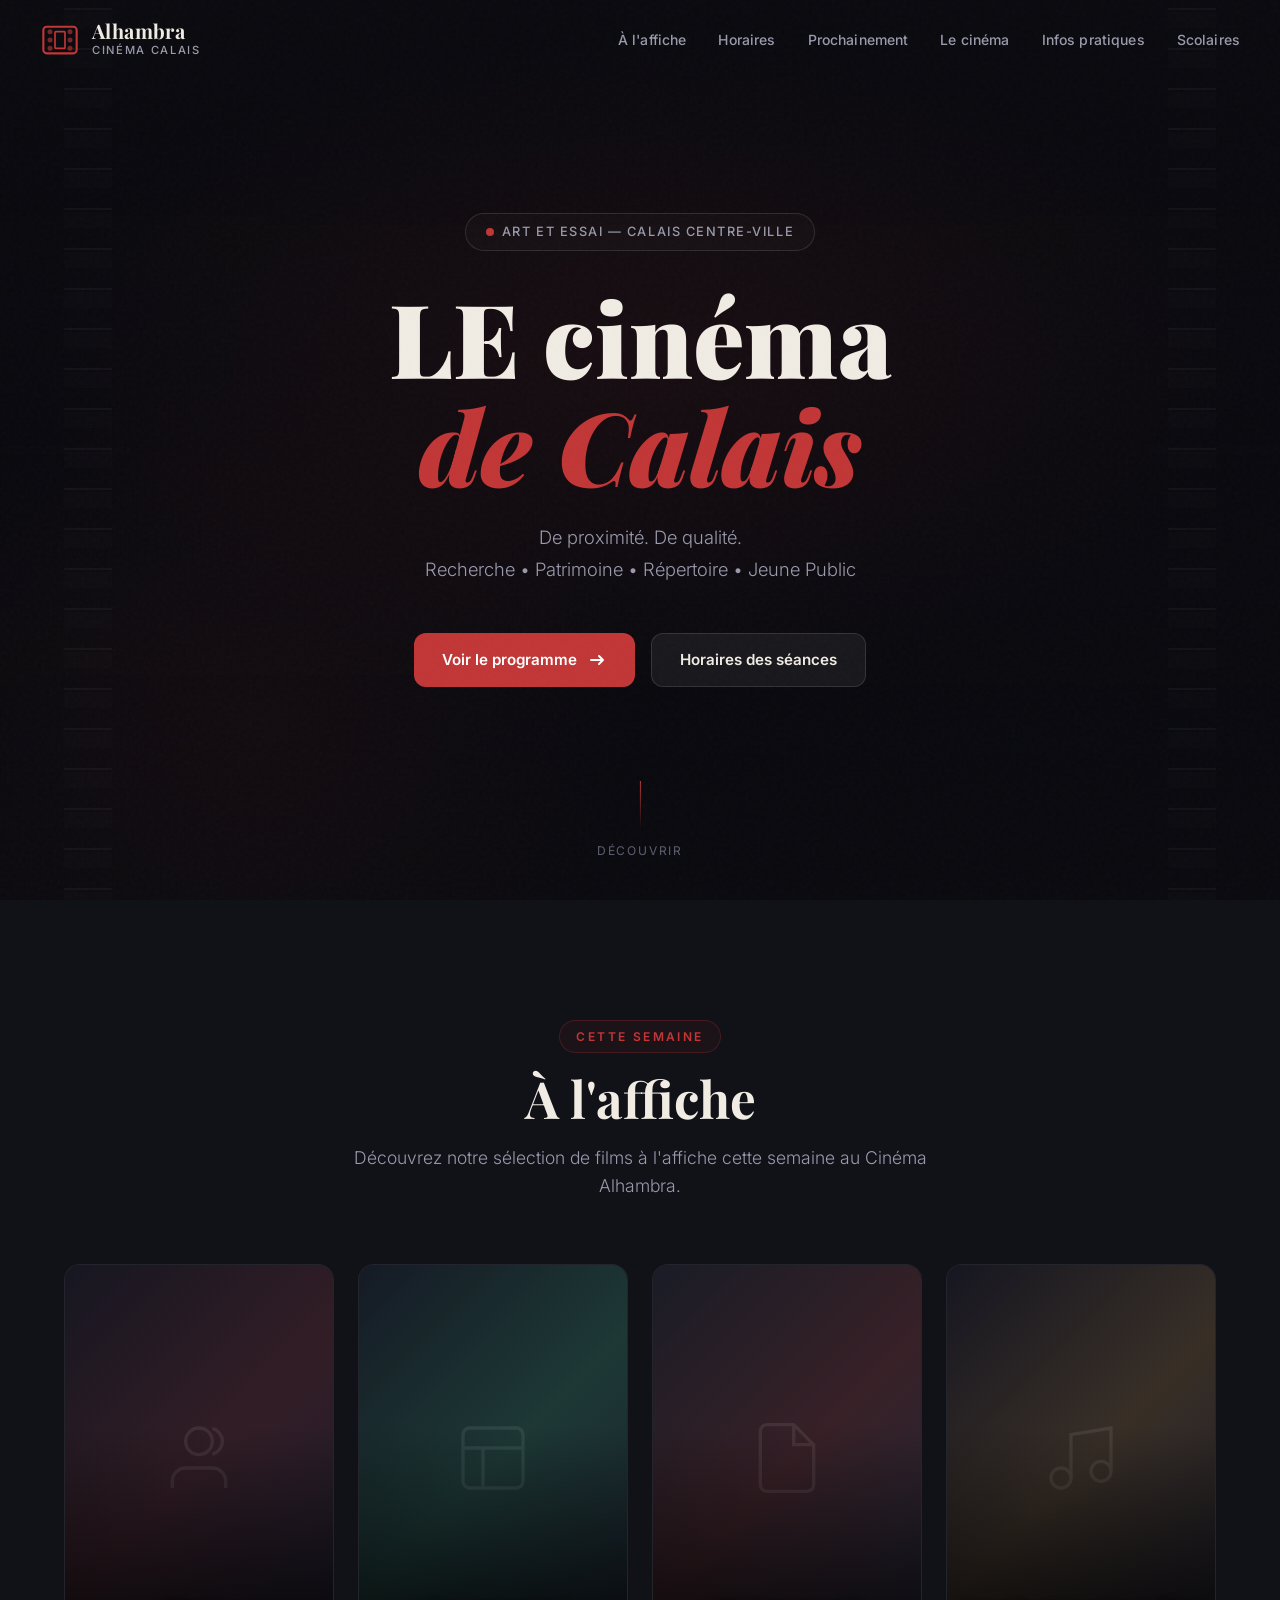
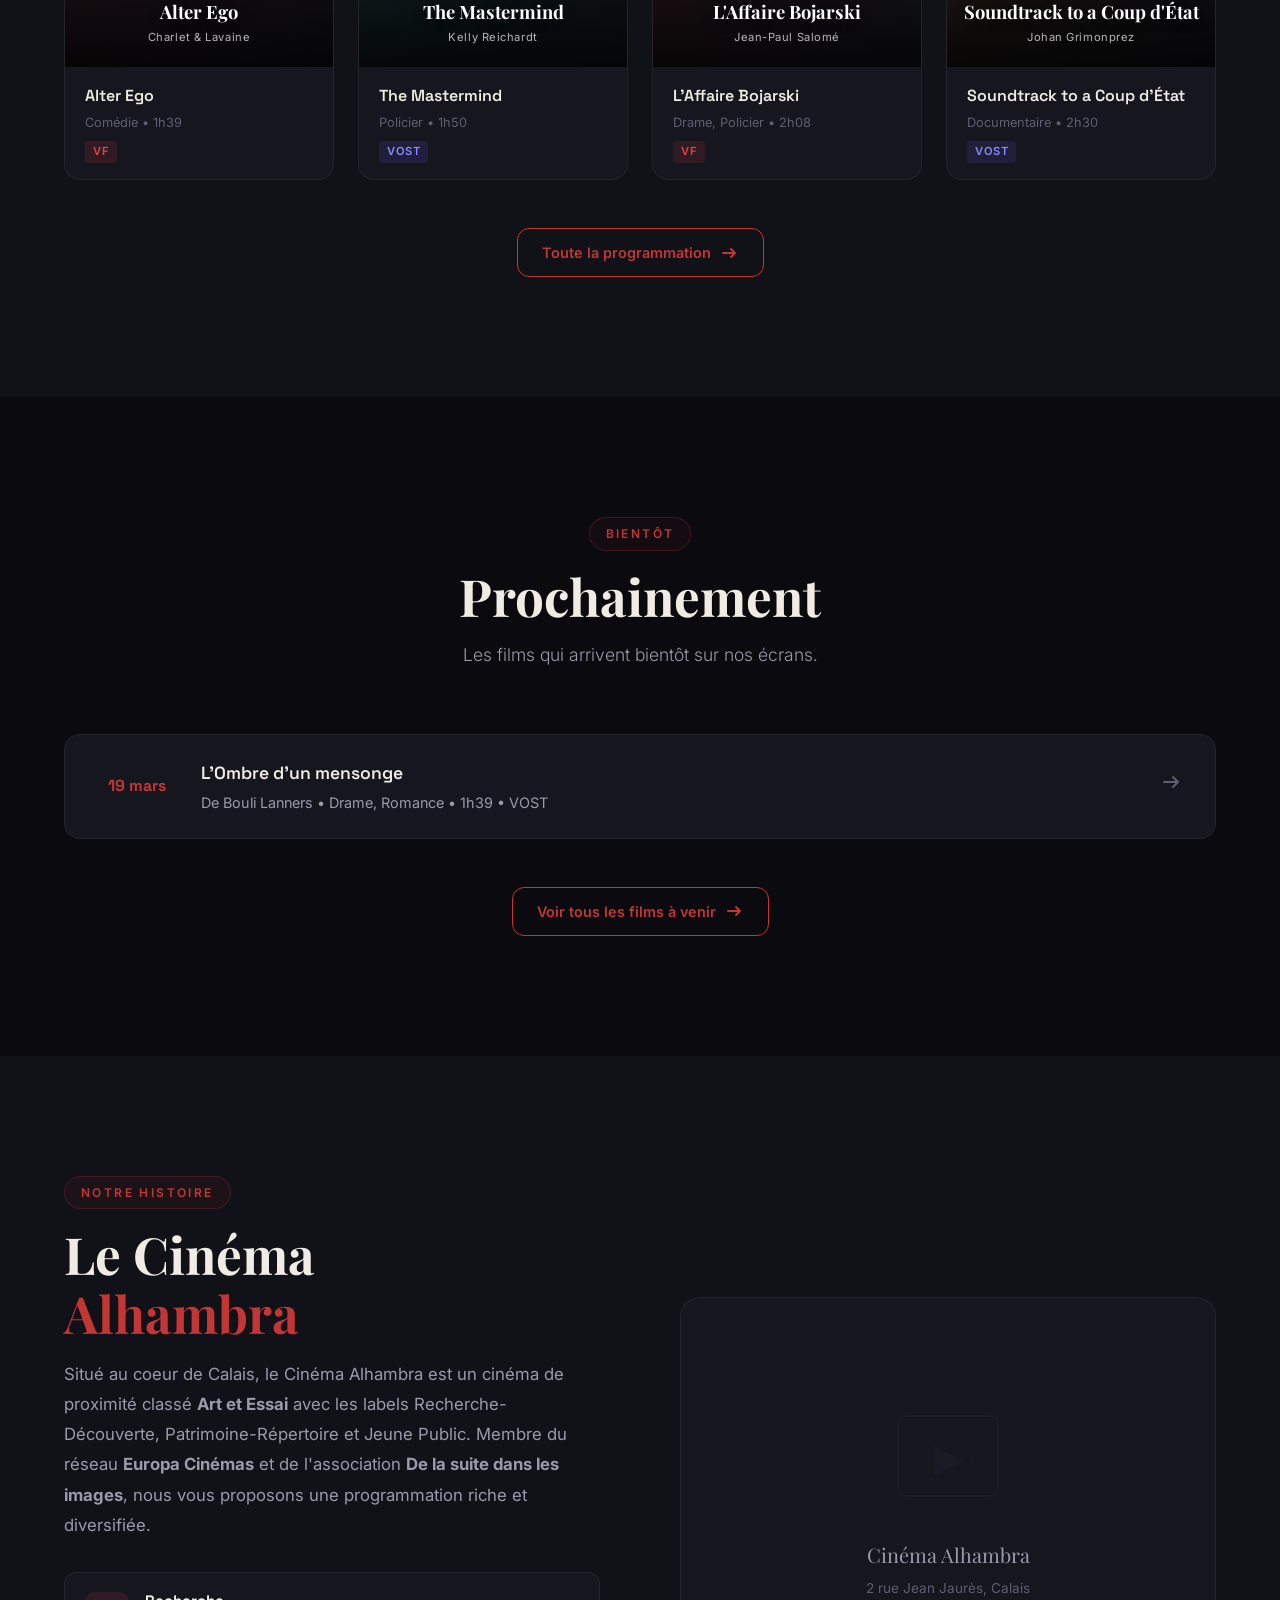
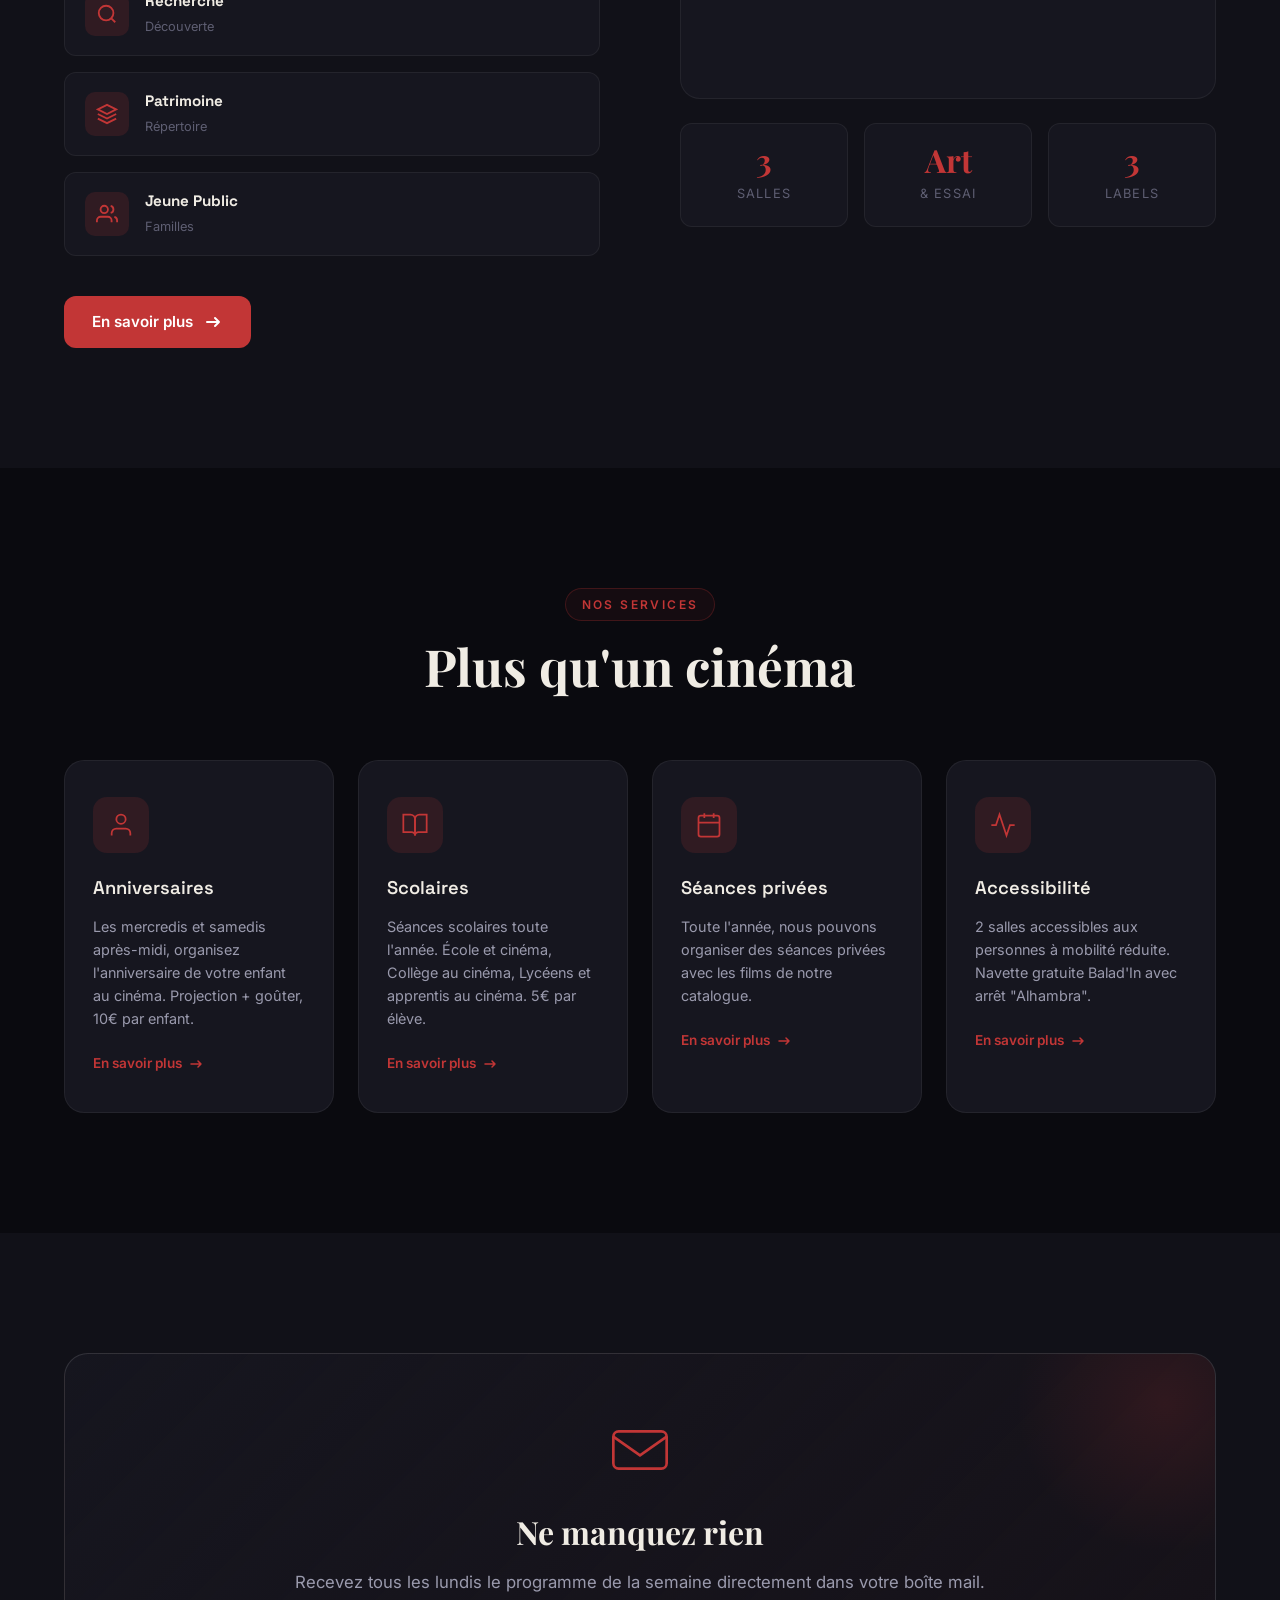
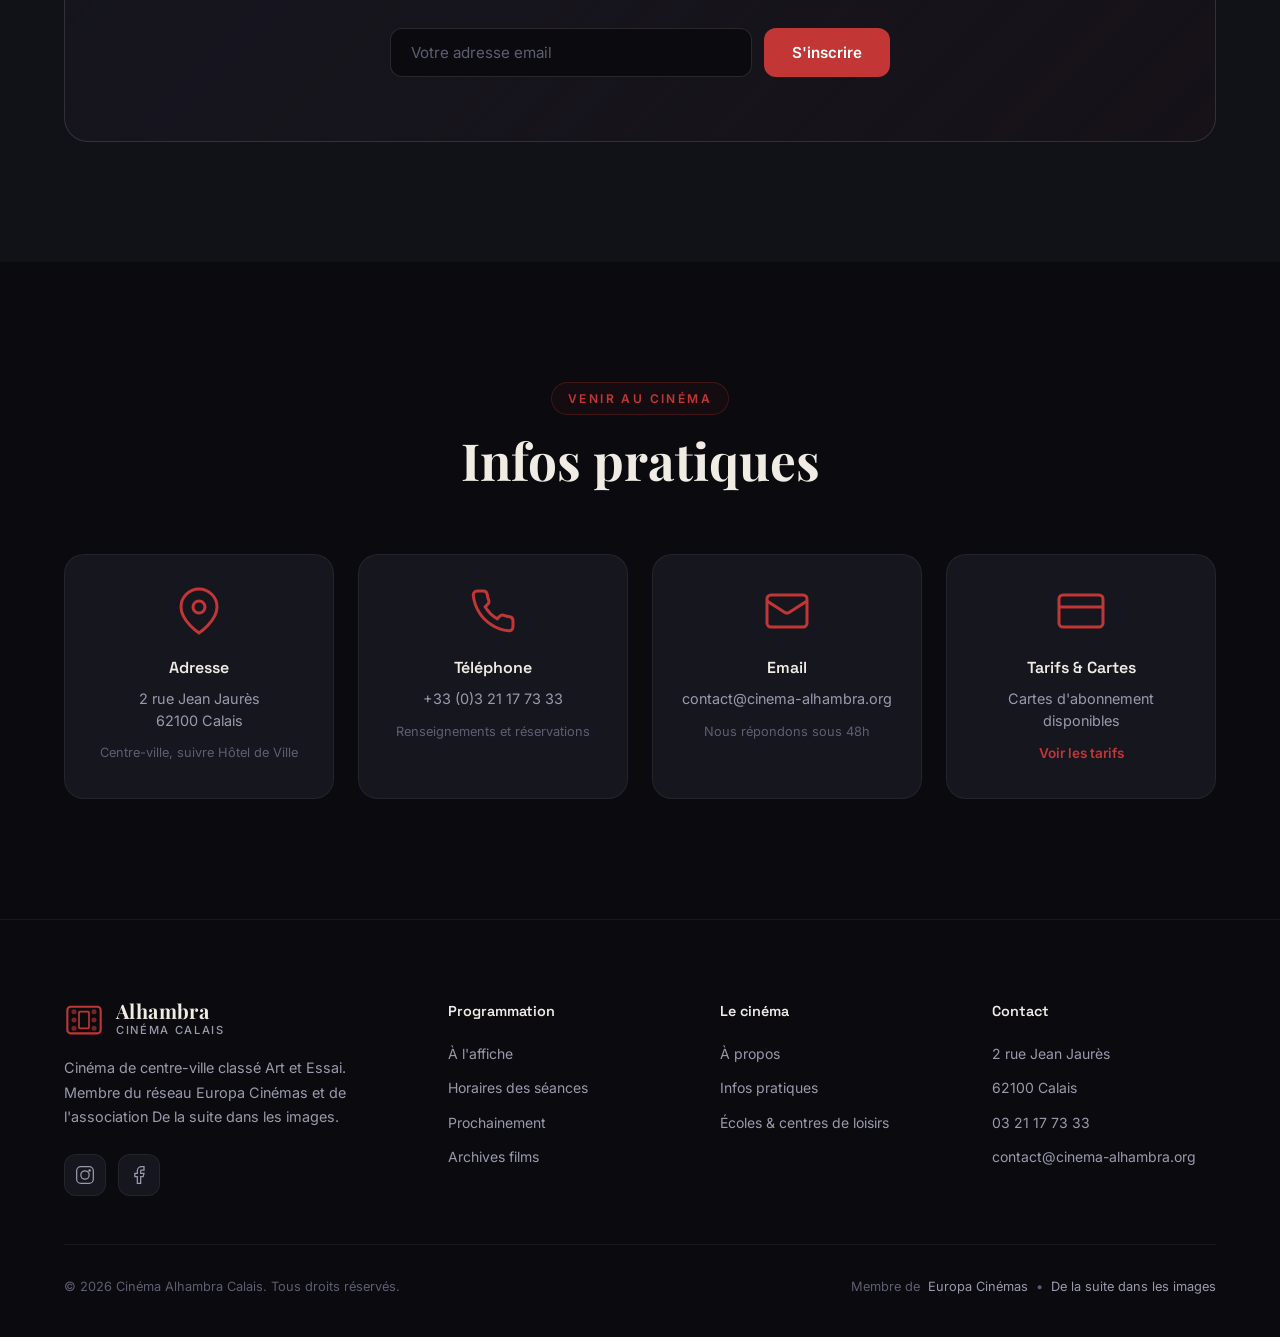
==== commit 134a32d0: "Add stylized film poster cards with gradient backgrounds and film info Replace generic SVG placehold" ====
--- a/index.html
+++ b/index.html
@@ -115,8 +115,10 @@
             <div class="films-grid">
                 <a href="a-laffiche.html" class="film-card reveal" style="--delay: 0">
                     <div class="film-poster">
-                        <div class="film-poster-placeholder">
-                            <svg viewBox="0 0 24 24" fill="none" stroke="currentColor" stroke-width="1.5"><rect x="2" y="2" width="20" height="20" rx="2"/><circle cx="12" cy="12" r="4"/><path d="M2 12h4m12 0h4M12 2v4m0 12v4"/></svg>
+                        <div class="film-poster-styled poster-alter-ego">
+                            <svg class="poster-icon" viewBox="0 0 24 24" fill="none" stroke="currentColor" stroke-width="1"><path d="M20 21v-2a4 4 0 0 0-4-4H8a4 4 0 0 0-4 4v2"/><circle cx="12" cy="7" r="4"/><path d="M16 3.13a4 4 0 0 1 0 7.75"/></svg>
+                            <span class="poster-title">Alter Ego</span>
+                            <span class="poster-director">Charlet &amp; Lavaine</span>
                         </div>
                         <div class="film-overlay">
                             <span class="film-cta">Voir les séances</span>
@@ -130,8 +132,10 @@
                 </a>
                 <a href="a-laffiche.html" class="film-card reveal" style="--delay: 1">
                     <div class="film-poster">
-                        <div class="film-poster-placeholder">
-                            <svg viewBox="0 0 24 24" fill="none" stroke="currentColor" stroke-width="1.5"><rect x="2" y="2" width="20" height="20" rx="2"/><circle cx="12" cy="12" r="4"/><path d="M2 12h4m12 0h4M12 2v4m0 12v4"/></svg>
+                        <div class="film-poster-styled poster-mastermind">
+                            <svg class="poster-icon" viewBox="0 0 24 24" fill="none" stroke="currentColor" stroke-width="1"><rect x="3" y="3" width="18" height="18" rx="2"/><path d="M3 9h18M9 21V9"/></svg>
+                            <span class="poster-title">The Mastermind</span>
+                            <span class="poster-director">Kelly Reichardt</span>
                         </div>
                         <div class="film-overlay">
                             <span class="film-cta">Voir les séances</span>
@@ -145,8 +149,10 @@
                 </a>
                 <a href="a-laffiche.html" class="film-card reveal" style="--delay: 2">
                     <div class="film-poster">
-                        <div class="film-poster-placeholder">
-                            <svg viewBox="0 0 24 24" fill="none" stroke="currentColor" stroke-width="1.5"><rect x="2" y="2" width="20" height="20" rx="2"/><circle cx="12" cy="12" r="4"/><path d="M2 12h4m12 0h4M12 2v4m0 12v4"/></svg>
+                        <div class="film-poster-styled poster-bojarski">
+                            <svg class="poster-icon" viewBox="0 0 24 24" fill="none" stroke="currentColor" stroke-width="1"><path d="M14 2H6a2 2 0 0 0-2 2v16a2 2 0 0 0 2 2h12a2 2 0 0 0 2-2V8z"/><polyline points="14 2 14 8 20 8"/></svg>
+                            <span class="poster-title">L'Affaire Bojarski</span>
+                            <span class="poster-director">Jean-Paul Salomé</span>
                         </div>
                         <div class="film-overlay">
                             <span class="film-cta">Voir les séances</span>
@@ -160,8 +166,10 @@
                 </a>
                 <a href="a-laffiche.html" class="film-card reveal" style="--delay: 3">
                     <div class="film-poster">
-                        <div class="film-poster-placeholder">
-                            <svg viewBox="0 0 24 24" fill="none" stroke="currentColor" stroke-width="1.5"><rect x="2" y="2" width="20" height="20" rx="2"/><circle cx="12" cy="12" r="4"/><path d="M2 12h4m12 0h4M12 2v4m0 12v4"/></svg>
+                        <div class="film-poster-styled poster-soundtrack">
+                            <svg class="poster-icon" viewBox="0 0 24 24" fill="none" stroke="currentColor" stroke-width="1"><path d="M9 18V5l12-2v13"/><circle cx="6" cy="18" r="3"/><circle cx="18" cy="16" r="3"/></svg>
+                            <span class="poster-title">Soundtrack to a Coup d'État</span>
+                            <span class="poster-director">Johan Grimonprez</span>
                         </div>
                         <div class="film-overlay">
                             <span class="film-cta">Voir les séances</span>
--- a/styles.css
+++ b/styles.css
@@ -1570,3 +1570,138 @@
     background-size: 200% 100%;
     animation: shimmer 3s ease-in-out infinite;
 }
+
+/* --- Stylized Film Poster Cards --- */
+.film-poster-styled {
+    position: absolute;
+    inset: 0;
+    display: flex;
+    flex-direction: column;
+    align-items: center;
+    justify-content: flex-end;
+    padding: 20px 16px;
+    text-align: center;
+    overflow: hidden;
+}
+.film-poster-styled::before {
+    content: '';
+    position: absolute;
+    inset: 0;
+    opacity: 0.15;
+    z-index: 0;
+}
+.film-poster-styled::after {
+    content: '';
+    position: absolute;
+    bottom: 0;
+    left: 0;
+    right: 0;
+    height: 60%;
+    background: linear-gradient(to top, rgba(0,0,0,0.85), transparent);
+    z-index: 1;
+}
+.film-poster-styled .poster-title {
+    position: relative;
+    z-index: 2;
+    font-family: var(--font-display);
+    font-size: 1.15rem;
+    font-weight: 700;
+    line-height: 1.2;
+    margin-bottom: 6px;
+    color: #fff;
+    text-shadow: 0 2px 12px rgba(0,0,0,0.6);
+}
+.film-poster-styled .poster-director {
+    position: relative;
+    z-index: 2;
+    font-size: 0.7rem;
+    color: rgba(255,255,255,0.7);
+    font-weight: 400;
+    letter-spacing: 0.05em;
+}
+.film-poster-styled .poster-icon {
+    position: absolute;
+    top: 50%;
+    left: 50%;
+    transform: translate(-50%, -60%);
+    z-index: 1;
+    opacity: 0.08;
+    width: 80px;
+    height: 80px;
+    color: #fff;
+}
+
+/* Per-film gradient backgrounds */
+.poster-alter-ego::before {
+    background: linear-gradient(135deg, #1a1a2e, #c23636, #16213e);
+}
+.poster-mastermind::before {
+    background: linear-gradient(135deg, #0f3443, #34e89e, #0f3443);
+}
+.poster-bojarski::before {
+    background: linear-gradient(135deg, #2c3e50, #e74c3c, #3d5a80);
+}
+.poster-soundtrack::before {
+    background: linear-gradient(135deg, #1a1a2e, #e8a838, #0d0d1a);
+}
+
+/* Film detail page poster styling */
+.film-detail-poster.poster-styled {
+    position: relative;
+    display: flex;
+    flex-direction: column;
+    align-items: center;
+    justify-content: flex-end;
+    padding: 24px 16px;
+    text-align: center;
+    overflow: hidden;
+}
+.film-detail-poster.poster-styled::before {
+    content: '';
+    position: absolute;
+    inset: 0;
+    opacity: 0.2;
+    z-index: 0;
+}
+.film-detail-poster.poster-styled::after {
+    content: '';
+    position: absolute;
+    bottom: 0;
+    left: 0;
+    right: 0;
+    height: 50%;
+    background: linear-gradient(to top, rgba(0,0,0,0.7), transparent);
+    z-index: 1;
+}
+.film-detail-poster.poster-styled .poster-title {
+    position: relative;
+    z-index: 2;
+    font-family: var(--font-display);
+    font-size: 1.35rem;
+    font-weight: 700;
+    line-height: 1.2;
+    color: #fff;
+    text-shadow: 0 2px 12px rgba(0,0,0,0.5);
+    margin-bottom: 4px;
+}
+.film-detail-poster.poster-styled .poster-director {
+    position: relative;
+    z-index: 2;
+    font-size: 0.75rem;
+    color: rgba(255,255,255,0.7);
+}
+.film-detail-poster.poster-styled .poster-icon {
+    position: absolute;
+    top: 30%;
+    left: 50%;
+    transform: translate(-50%, -50%);
+    z-index: 1;
+    opacity: 0.06;
+    width: 100px;
+    height: 100px;
+    color: #fff;
+}
+.film-detail-poster.poster-alter-ego::before { background: linear-gradient(135deg, #1a1a2e, #c23636, #16213e); }
+.film-detail-poster.poster-mastermind::before { background: linear-gradient(135deg, #0f3443, #34e89e, #0f3443); }
+.film-detail-poster.poster-bojarski::before { background: linear-gradient(135deg, #2c3e50, #e74c3c, #3d5a80); }
+.film-detail-poster.poster-soundtrack::before { background: linear-gradient(135deg, #1a1a2e, #e8a838, #0d0d1a); }
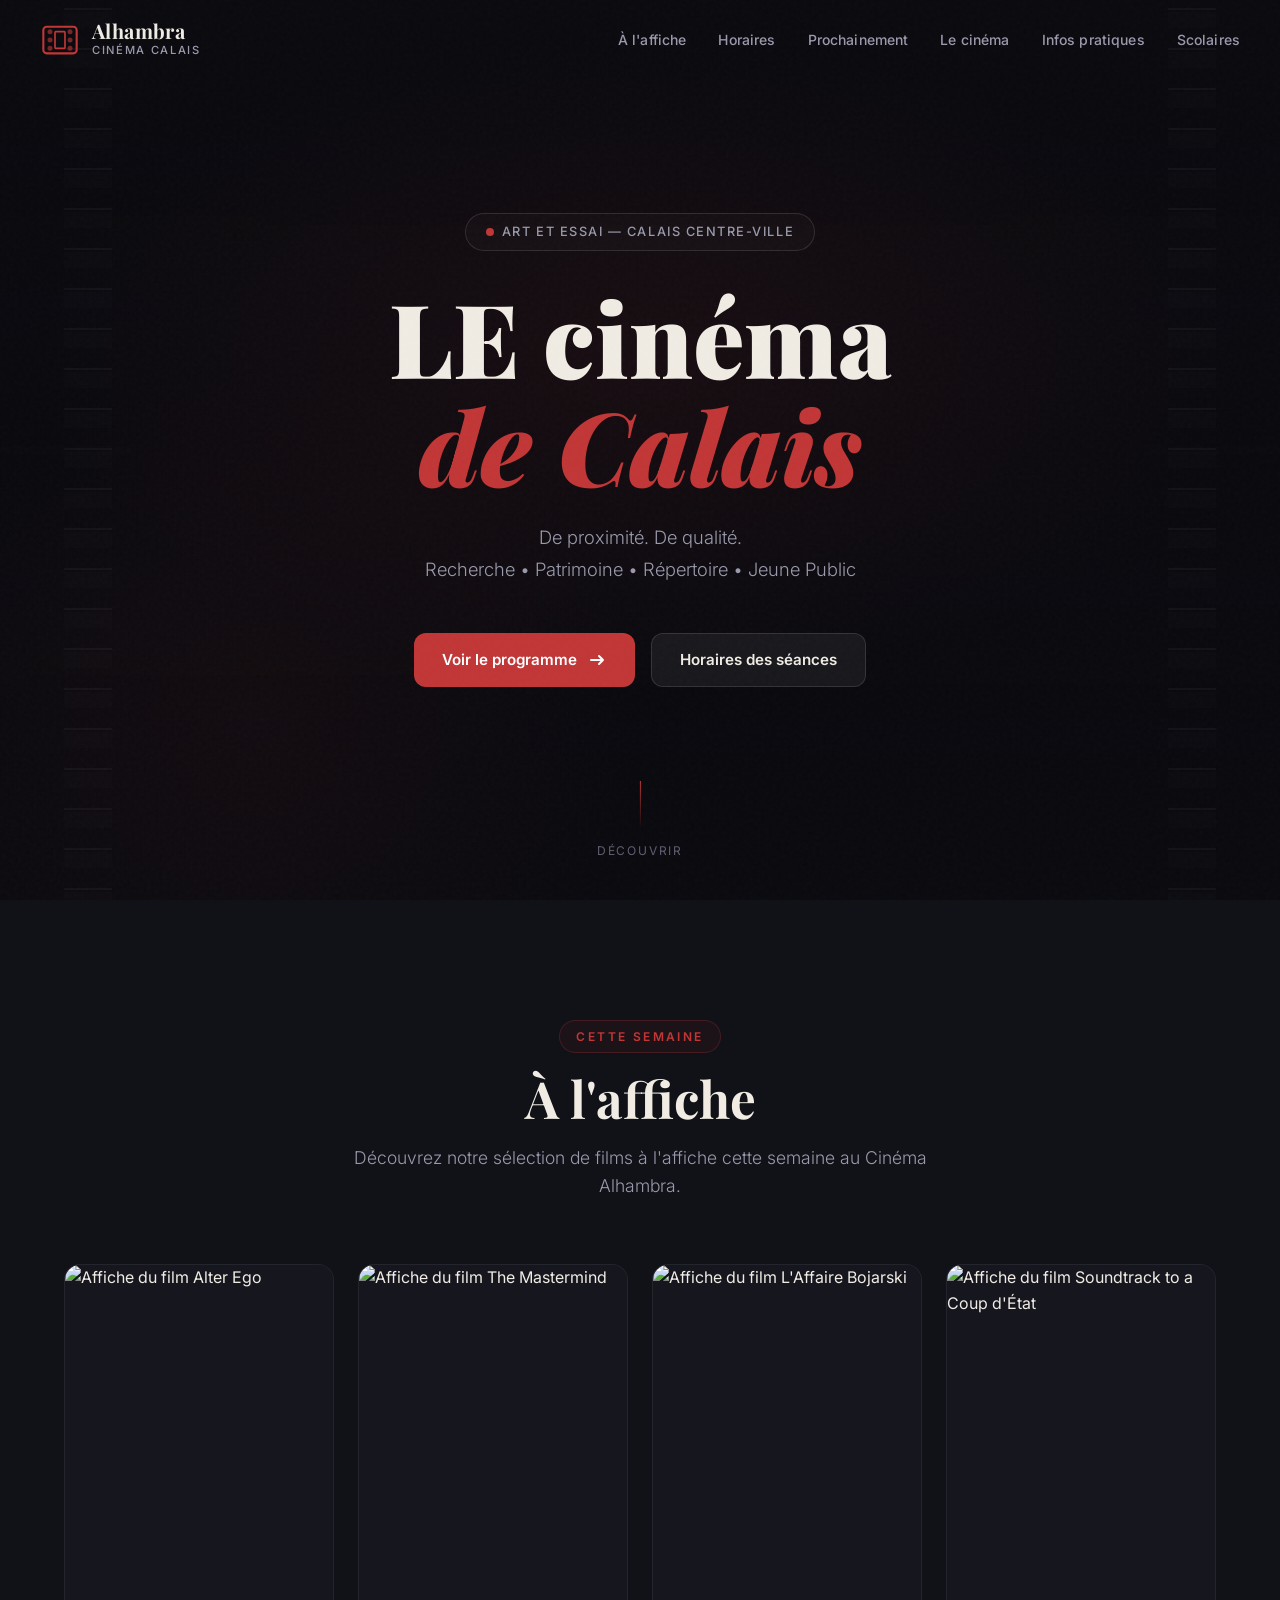
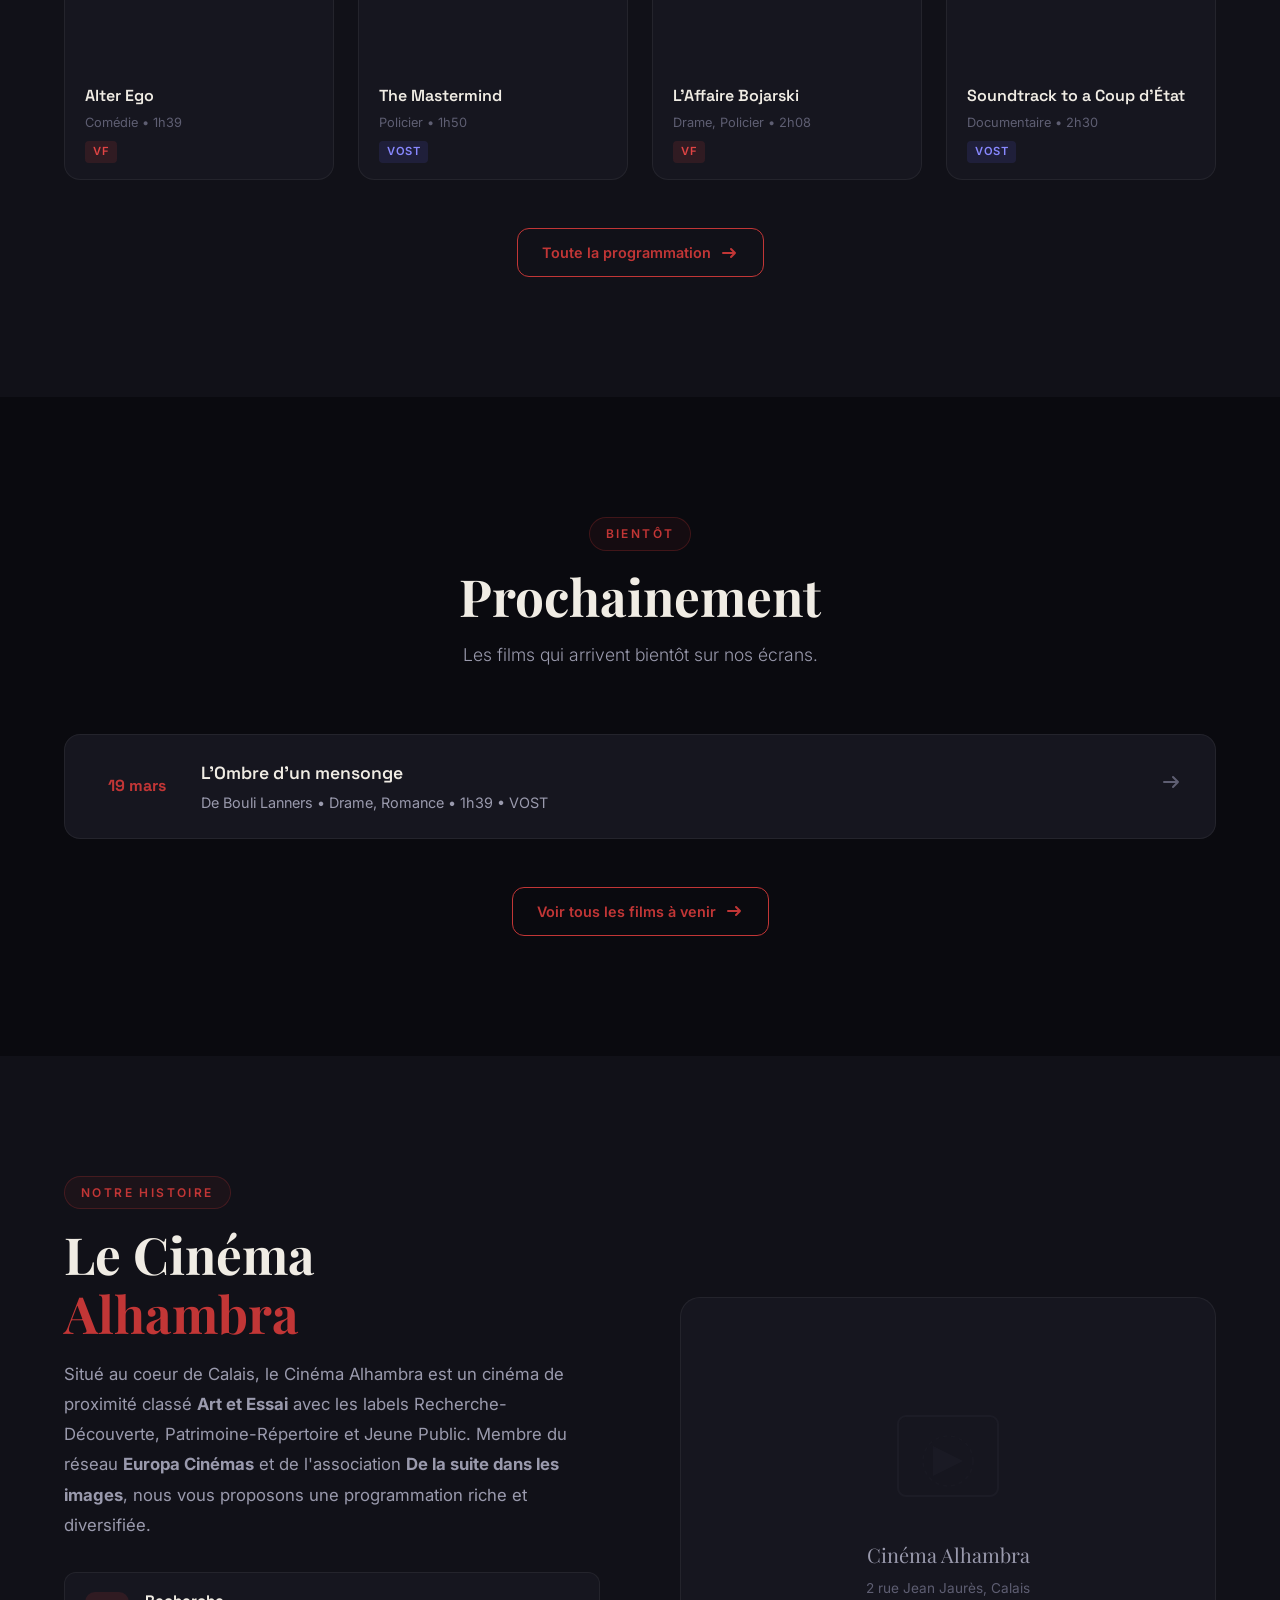
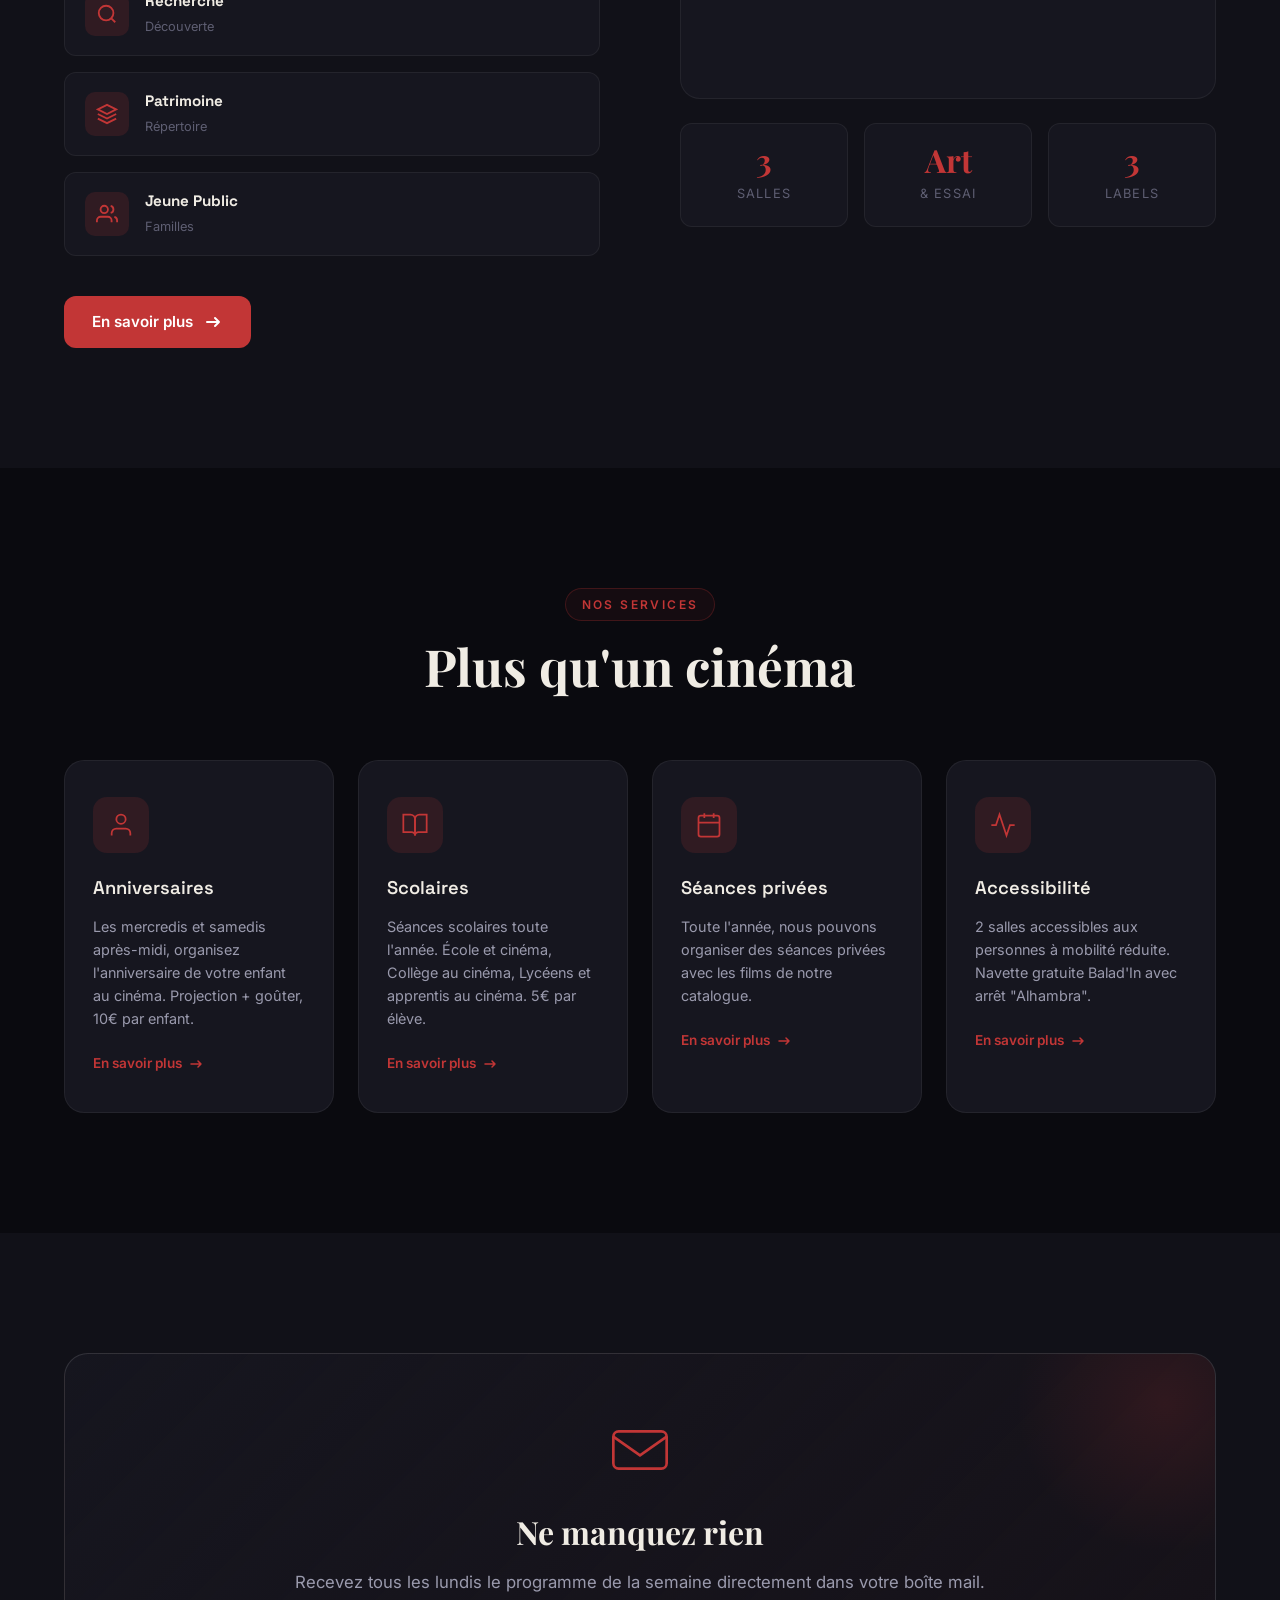
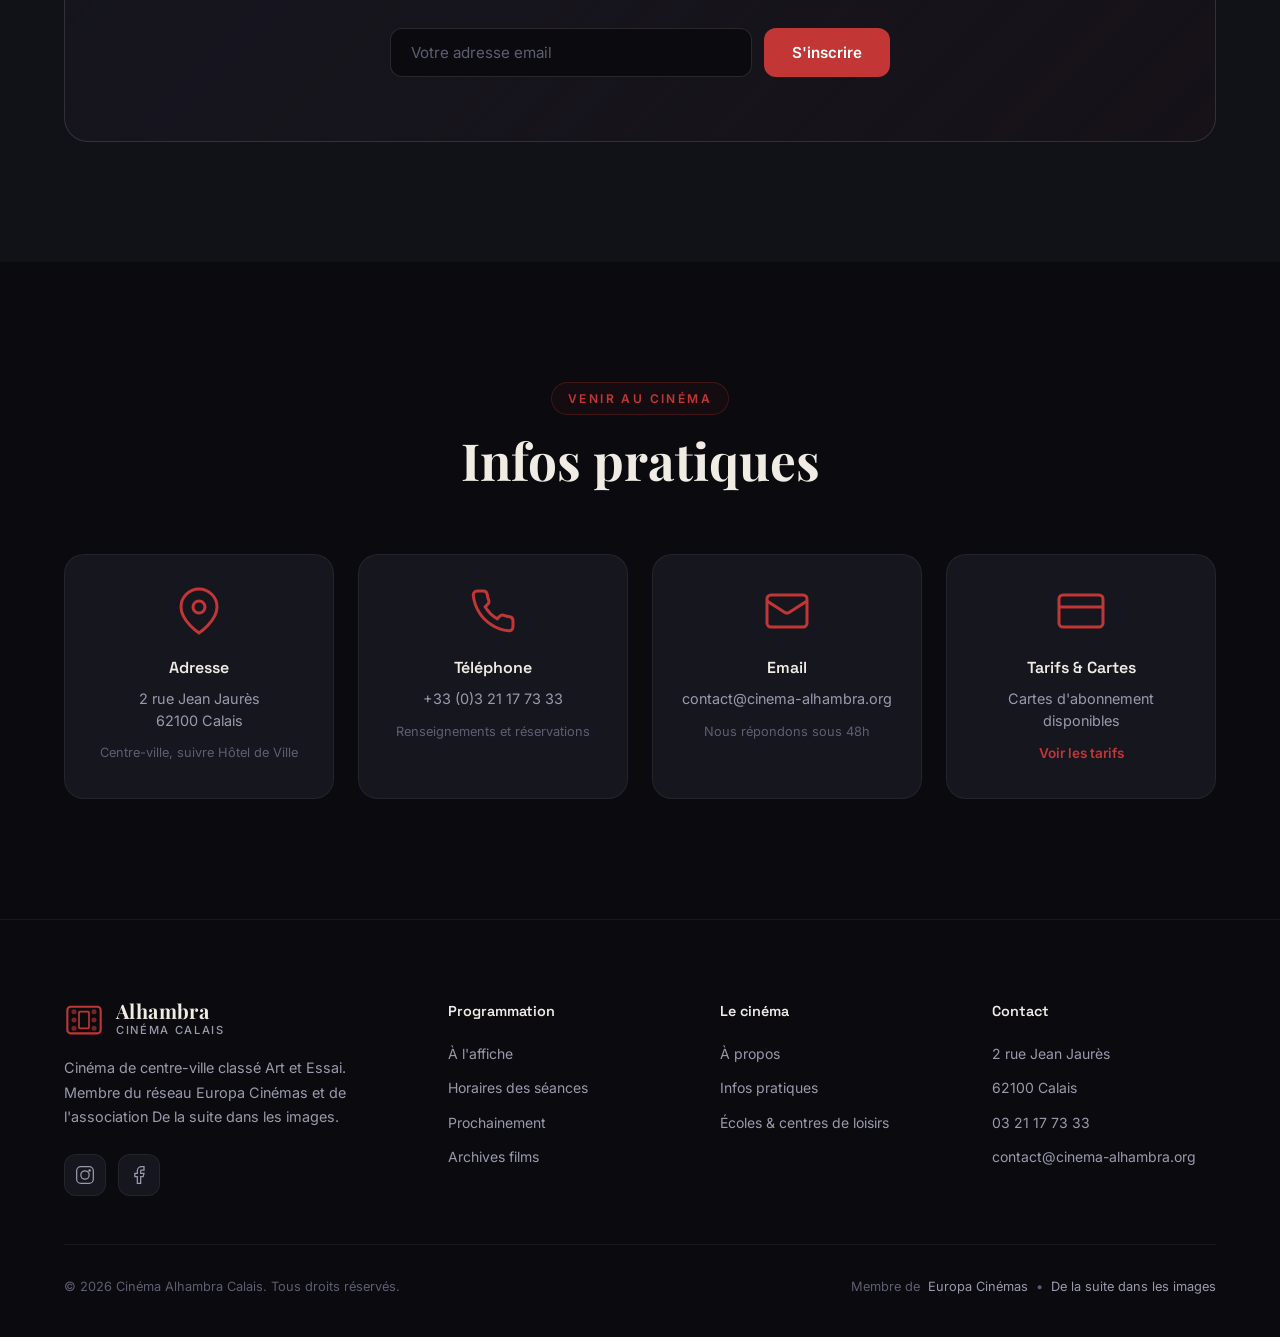
==== commit 04eaa1b6: "Utiliser des images d'affiches sur les cartes films de la page d'accueil Remplace les pictogrammes S" ====
--- a/index.html
+++ b/index.html
@@ -115,11 +115,7 @@
             <div class="films-grid">
                 <a href="a-laffiche.html" class="film-card reveal" style="--delay: 0">
                     <div class="film-poster">
-                        <div class="film-poster-styled poster-alter-ego">
-                            <svg class="poster-icon" viewBox="0 0 24 24" fill="none" stroke="currentColor" stroke-width="1"><path d="M20 21v-2a4 4 0 0 0-4-4H8a4 4 0 0 0-4 4v2"/><circle cx="12" cy="7" r="4"/><path d="M16 3.13a4 4 0 0 1 0 7.75"/></svg>
-                            <span class="poster-title">Alter Ego</span>
-                            <span class="poster-director">Charlet &amp; Lavaine</span>
-                        </div>
+                        <img src="posters/alter-ego.jpg" alt="Affiche du film Alter Ego" class="film-poster-img" loading="lazy">
                         <div class="film-overlay">
                             <span class="film-cta">Voir les séances</span>
                         </div>
@@ -132,11 +128,7 @@
                 </a>
                 <a href="a-laffiche.html" class="film-card reveal" style="--delay: 1">
                     <div class="film-poster">
-                        <div class="film-poster-styled poster-mastermind">
-                            <svg class="poster-icon" viewBox="0 0 24 24" fill="none" stroke="currentColor" stroke-width="1"><rect x="3" y="3" width="18" height="18" rx="2"/><path d="M3 9h18M9 21V9"/></svg>
-                            <span class="poster-title">The Mastermind</span>
-                            <span class="poster-director">Kelly Reichardt</span>
-                        </div>
+                        <img src="posters/the-mastermind.jpg" alt="Affiche du film The Mastermind" class="film-poster-img" loading="lazy">
                         <div class="film-overlay">
                             <span class="film-cta">Voir les séances</span>
                         </div>
@@ -149,11 +141,7 @@
                 </a>
                 <a href="a-laffiche.html" class="film-card reveal" style="--delay: 2">
                     <div class="film-poster">
-                        <div class="film-poster-styled poster-bojarski">
-                            <svg class="poster-icon" viewBox="0 0 24 24" fill="none" stroke="currentColor" stroke-width="1"><path d="M14 2H6a2 2 0 0 0-2 2v16a2 2 0 0 0 2 2h12a2 2 0 0 0 2-2V8z"/><polyline points="14 2 14 8 20 8"/></svg>
-                            <span class="poster-title">L'Affaire Bojarski</span>
-                            <span class="poster-director">Jean-Paul Salomé</span>
-                        </div>
+                        <img src="posters/affaire-bojarski.jpg" alt="Affiche du film L'Affaire Bojarski" class="film-poster-img" loading="lazy">
                         <div class="film-overlay">
                             <span class="film-cta">Voir les séances</span>
                         </div>
@@ -166,11 +154,7 @@
                 </a>
                 <a href="a-laffiche.html" class="film-card reveal" style="--delay: 3">
                     <div class="film-poster">
-                        <div class="film-poster-styled poster-soundtrack">
-                            <svg class="poster-icon" viewBox="0 0 24 24" fill="none" stroke="currentColor" stroke-width="1"><path d="M9 18V5l12-2v13"/><circle cx="6" cy="18" r="3"/><circle cx="18" cy="16" r="3"/></svg>
-                            <span class="poster-title">Soundtrack to a Coup d'État</span>
-                            <span class="poster-director">Johan Grimonprez</span>
-                        </div>
+                        <img src="posters/soundtrack-coup-etat.jpg" alt="Affiche du film Soundtrack to a Coup d'État" class="film-poster-img" loading="lazy">
                         <div class="film-overlay">
                             <span class="film-cta">Voir les séances</span>
                         </div>
--- a/styles.css
+++ b/styles.css
@@ -617,7 +617,21 @@
     position: relative;
     aspect-ratio: 2/3;
     overflow: hidden;
-    background: linear-gradient(135deg, var(--bg-card) 0%, var(--bg-card-hover) 100%);
+    background: var(--bg-card);
+}
+
+/* Film poster image */
+.film-poster-img {
+    position: absolute;
+    inset: 0;
+    width: 100%;
+    height: 100%;
+    object-fit: cover;
+    transition: transform 0.4s var(--ease-out);
+}
+
+.film-card:hover .film-poster-img {
+    transform: scale(1.05);
 }
 
 .film-poster-placeholder {
@@ -1705,3 +1719,47 @@
 .film-detail-poster.poster-mastermind::before { background: linear-gradient(135deg, #0f3443, #34e89e, #0f3443); }
 .film-detail-poster.poster-bojarski::before { background: linear-gradient(135deg, #2c3e50, #e74c3c, #3d5a80); }
 .film-detail-poster.poster-soundtrack::before { background: linear-gradient(135deg, #1a1a2e, #e8a838, #0d0d1a); }
+
+/* --- Wide Container for 5-column grid --- */
+.container-wide {
+    width: 100%;
+    max-width: 1400px;
+    margin: 0 auto;
+    padding: 0 24px;
+}
+
+/* --- 5-Column Affiche Grid --- */
+.affiche-grid {
+    display: grid;
+    grid-template-columns: repeat(5, 1fr);
+    gap: 20px;
+}
+
+/* Additional poster gradients for new films */
+.poster-marsupilami::before { background: linear-gradient(135deg, #2d6a4f, #95d5b2, #1b4332); }
+.poster-marty::before { background: linear-gradient(135deg, #1a1a2e, #6c63ff, #2d2b55); }
+.poster-flamant::before { background: linear-gradient(135deg, #5c2d91, #e88bb3, #2a1052); }
+.poster-dimanches::before { background: linear-gradient(135deg, #264653, #2a9d8f, #1a3040); }
+.poster-epic::before { background: linear-gradient(135deg, #1a1a2e, #d4af37, #2c1810); }
+.poster-invasion::before { background: linear-gradient(135deg, #1c1c1c, #555555, #0a0a0a); }
+.poster-fidai::before { background: linear-gradient(135deg, #2c3e50, #c0392b, #1a252f); }
+.poster-peaches::before { background: linear-gradient(135deg, #e91e63, #ff9800, #9c27b0); }
+.poster-saintemarie::before { background: linear-gradient(135deg, #1b5e20, #4caf50, #0d3311); }
+.poster-urchin::before { background: linear-gradient(135deg, #263238, #78909c, #1a2327); }
+.poster-nuremberg::before { background: linear-gradient(135deg, #3e2723, #8d6e63, #1b1210); }
+.poster-nimbes::before { background: linear-gradient(135deg, #b71c1c, #ef5350, #4a0e0e); }
+.poster-maigret::before { background: linear-gradient(135deg, #1a237e, #5c6bc0, #0d1247); }
+.poster-tafiti::before { background: linear-gradient(135deg, #f57f17, #ffb74d, #e65100); }
+.poster-lovetrial::before { background: linear-gradient(135deg, #880e4f, #f06292, #4a0728); }
+.poster-ombre::before { background: linear-gradient(135deg, #1a1a2e, #607d8b, #0a0a14); }
+
+/* Responsive: affiche-grid */
+@media (max-width: 1200px) {
+    .affiche-grid { grid-template-columns: repeat(4, 1fr); }
+}
+@media (max-width: 900px) {
+    .affiche-grid { grid-template-columns: repeat(3, 1fr); }
+}
+@media (max-width: 600px) {
+    .affiche-grid { grid-template-columns: repeat(2, 1fr); gap: 12px; }
+}
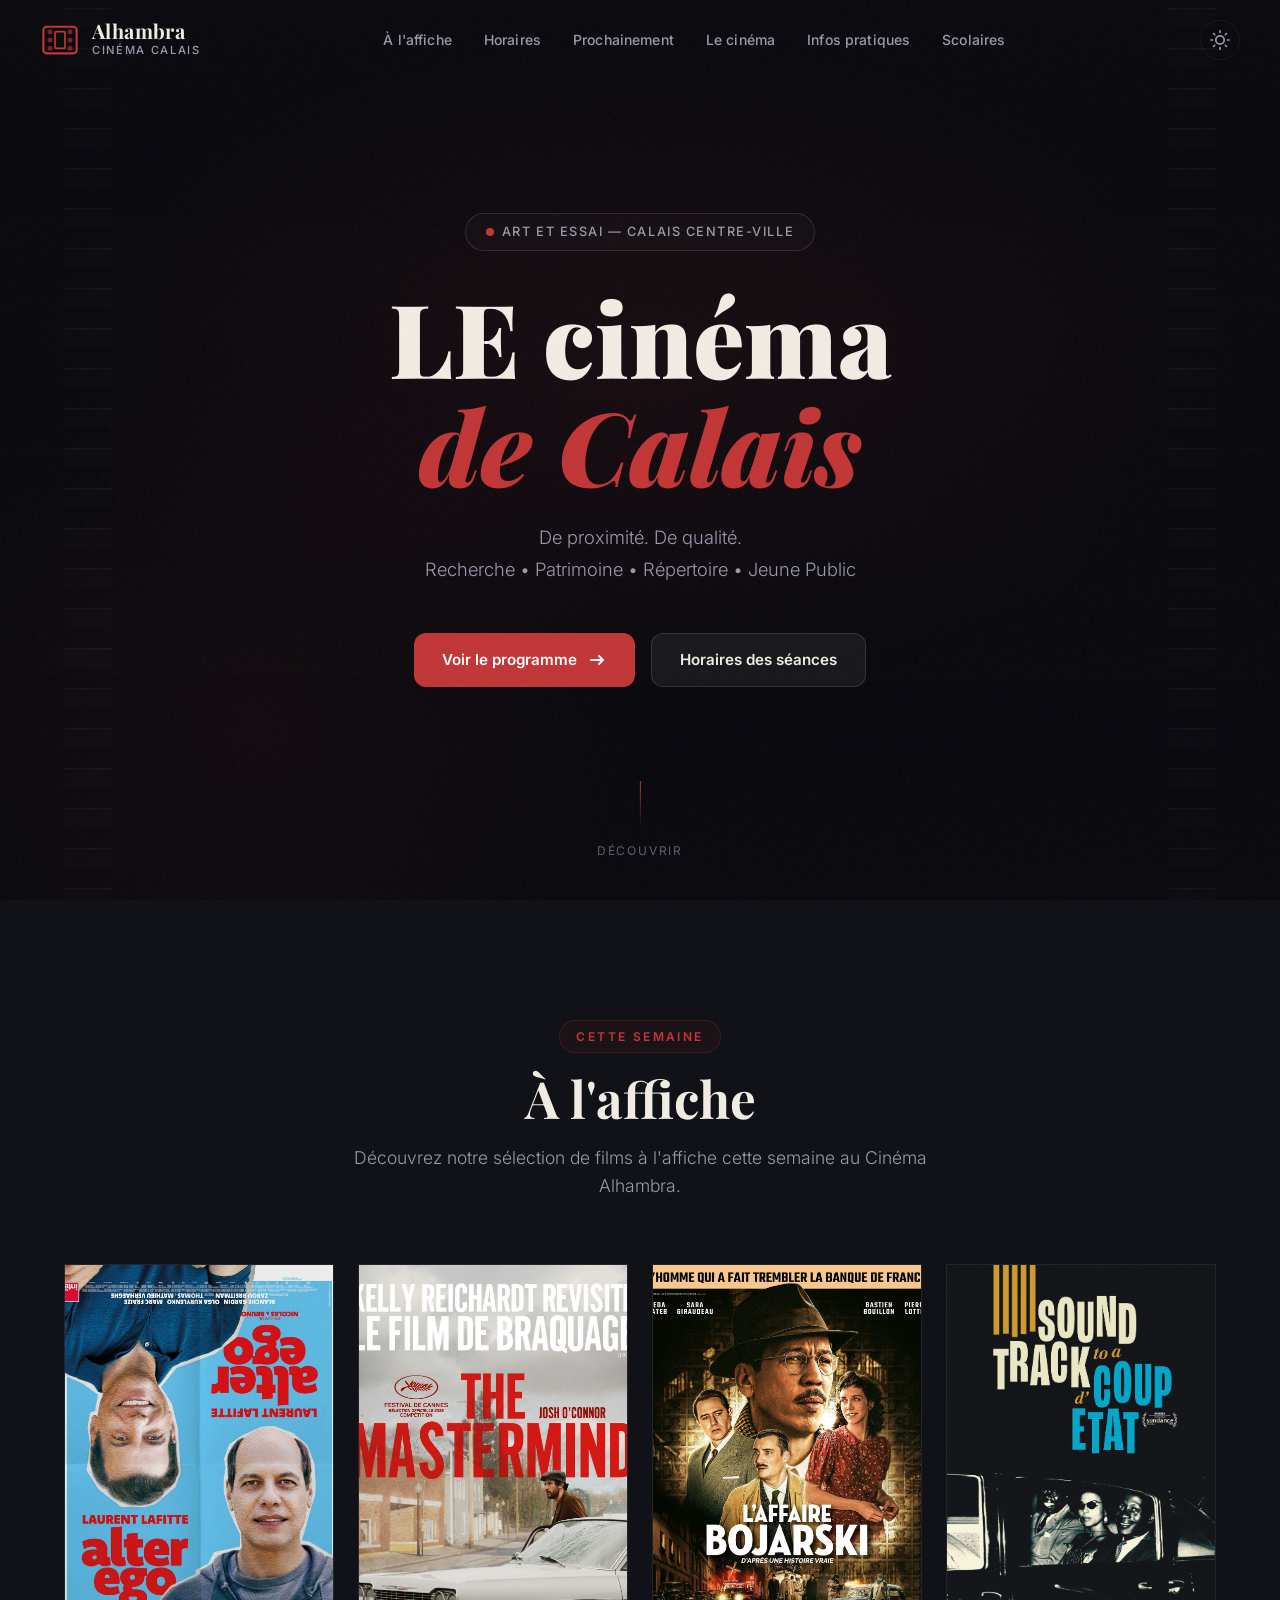
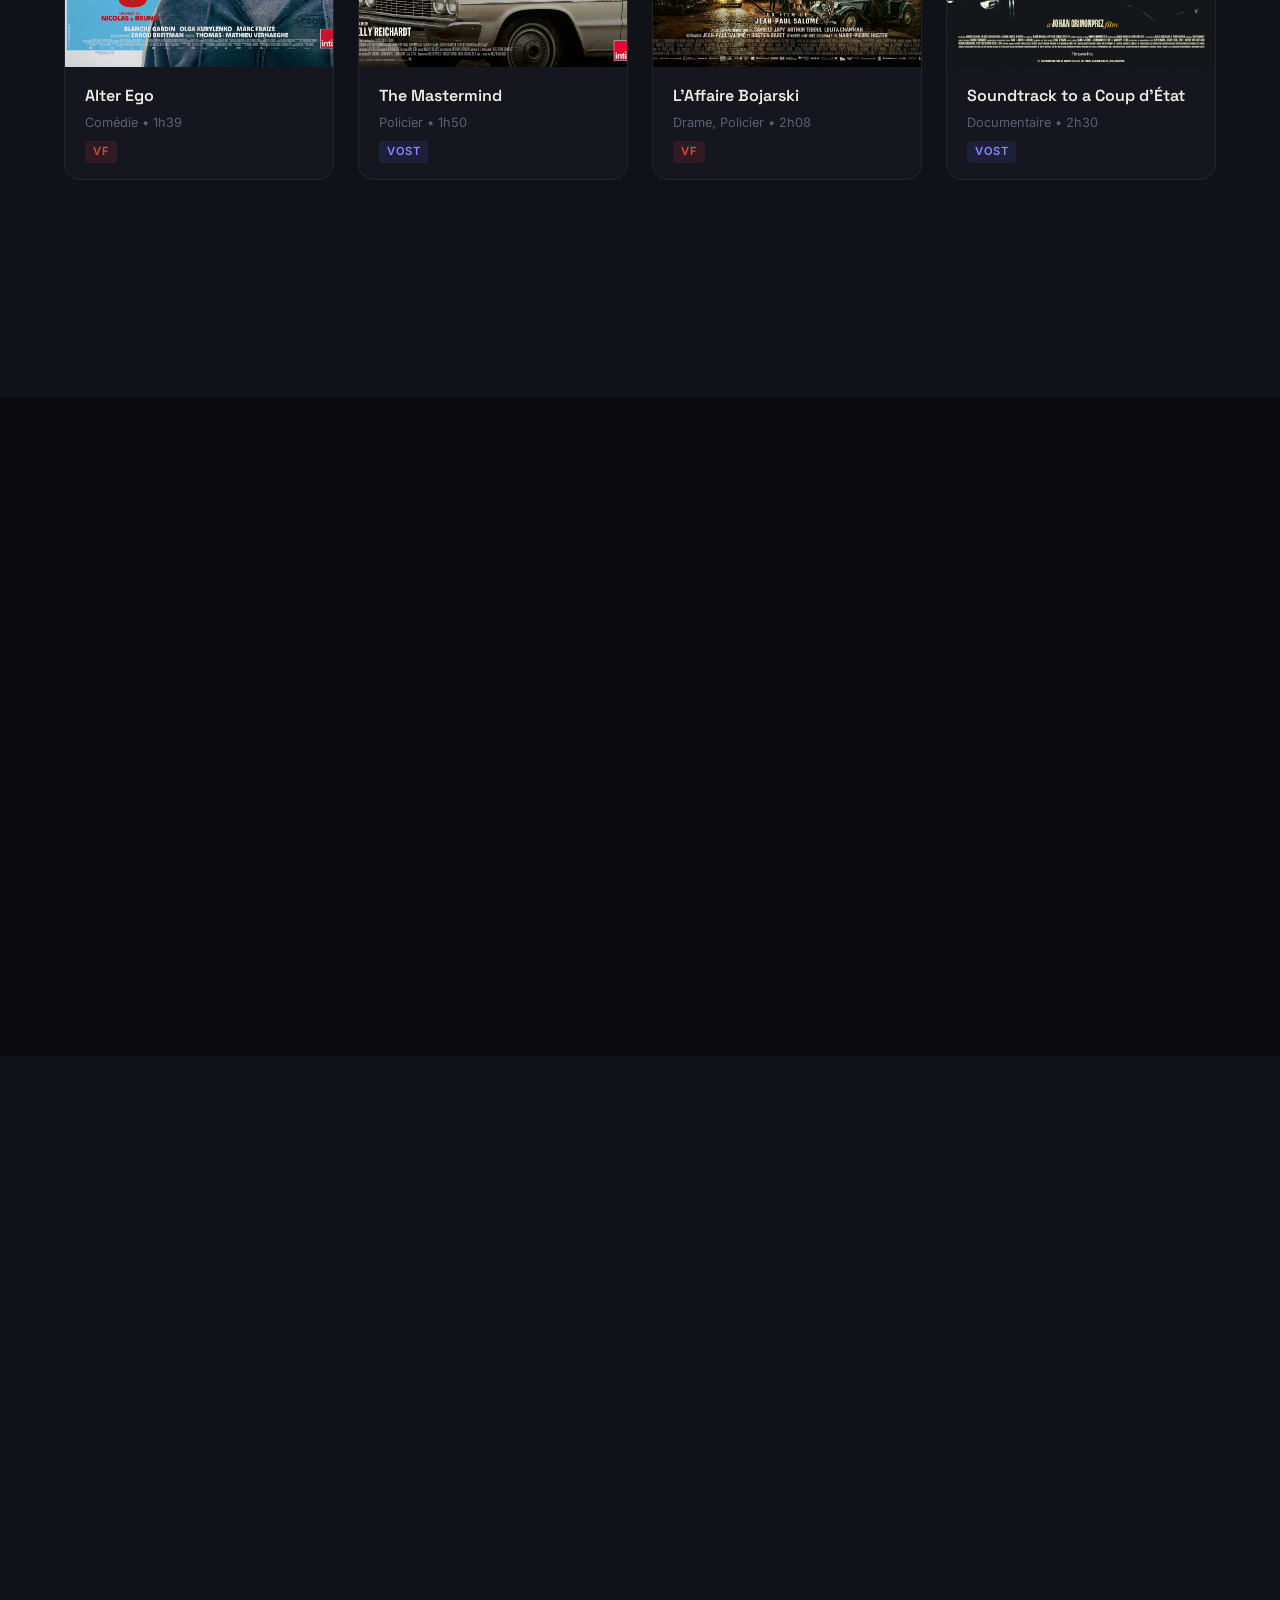
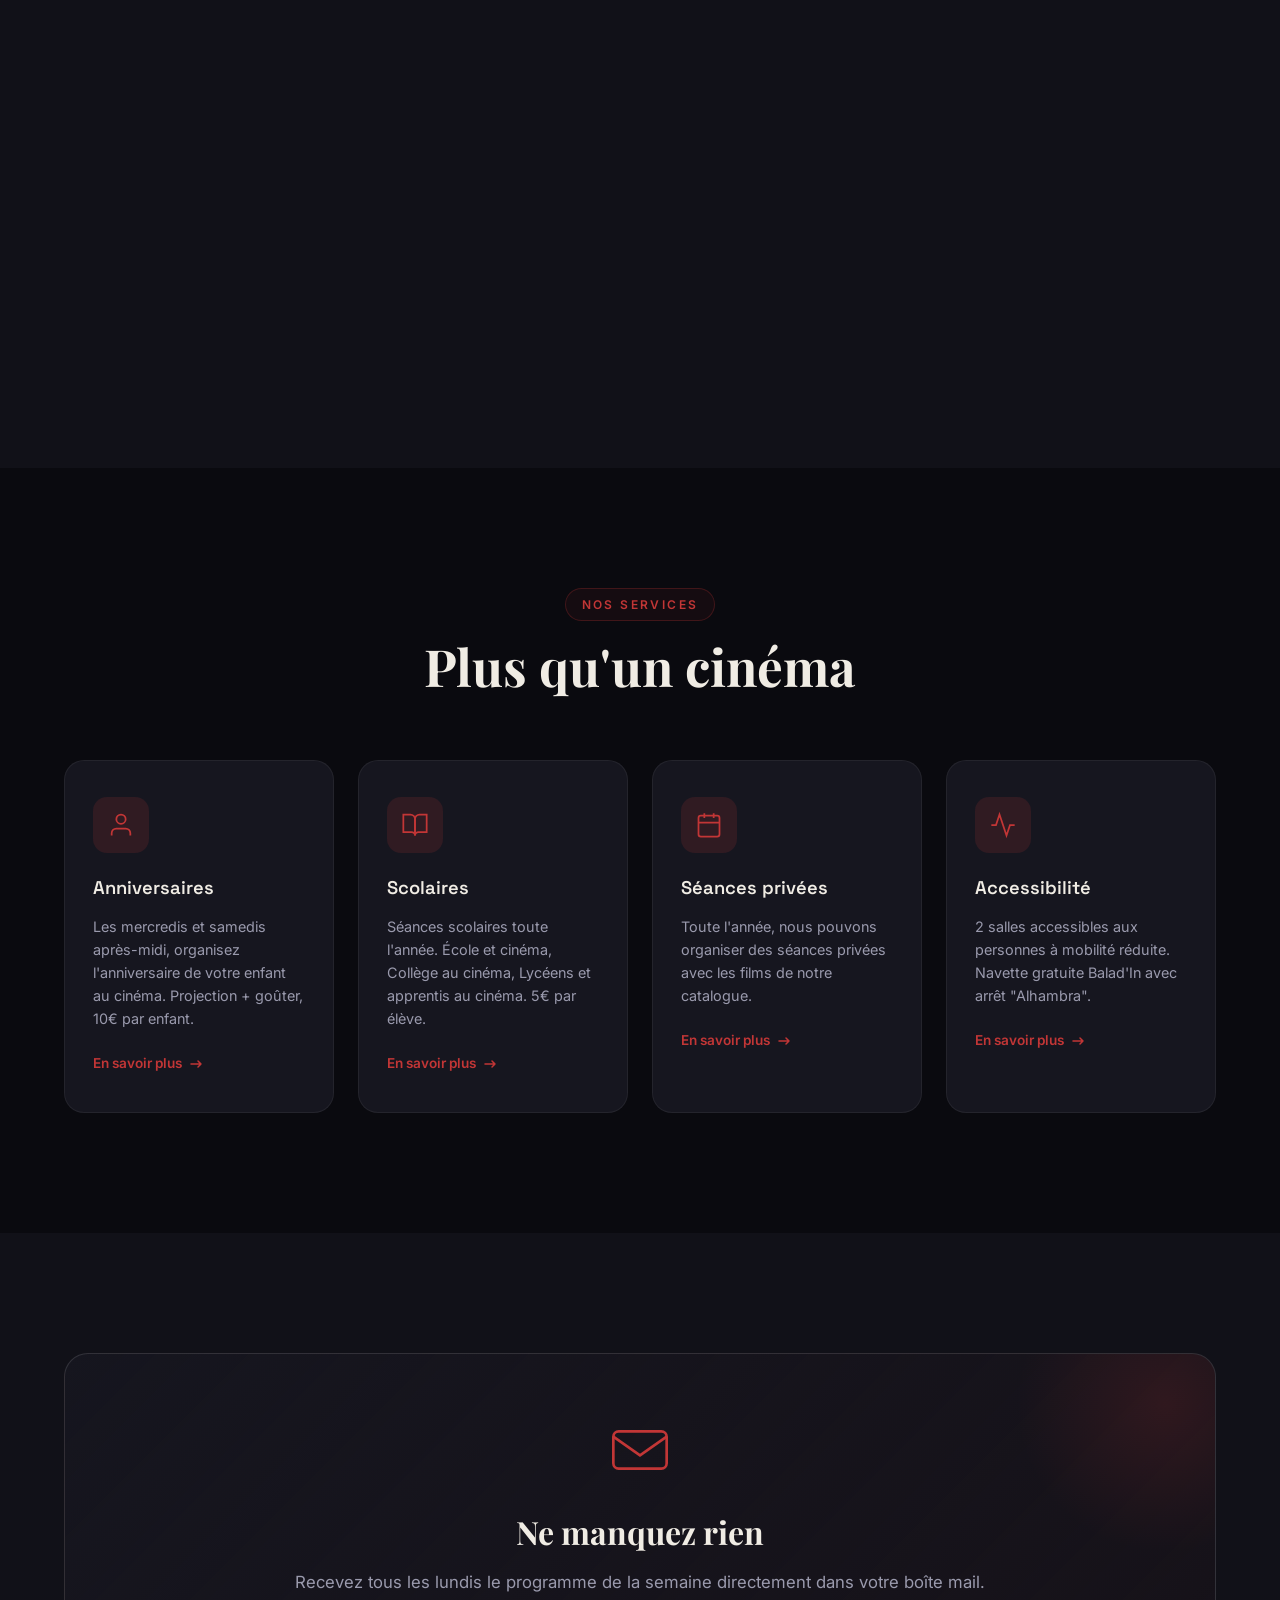
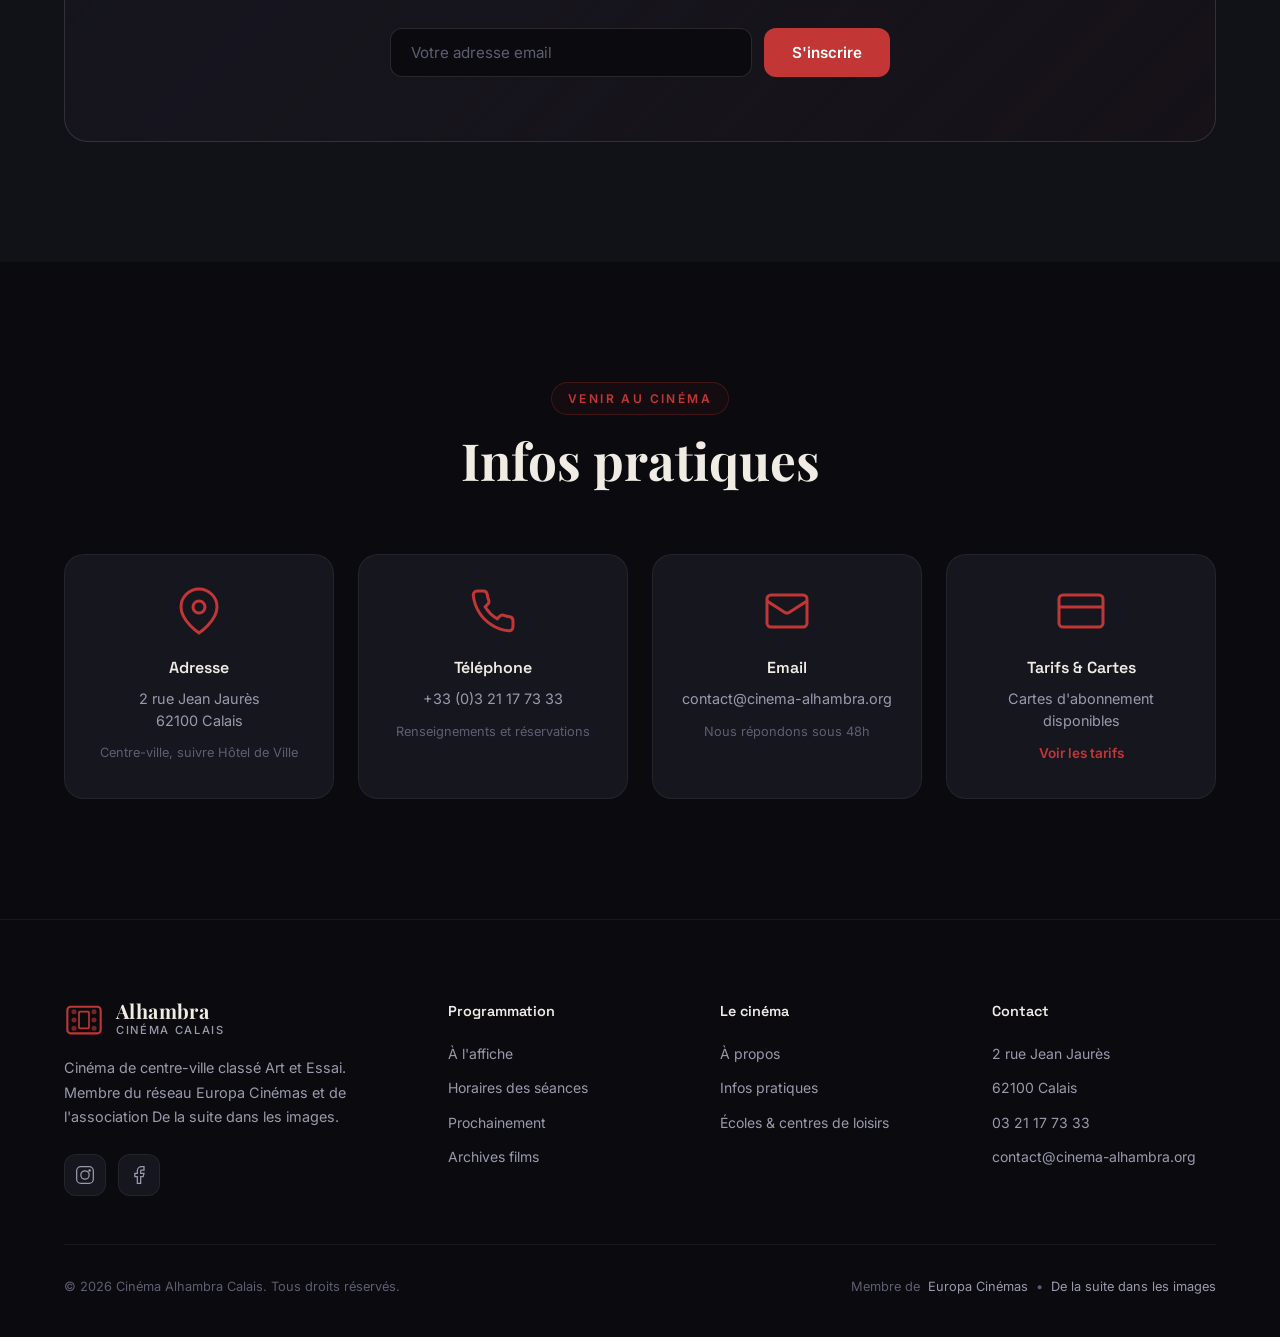
==== commit 04e6534b: "Ajouter un mode clair avec bouton de bascule dark/light - Variables CSS light mode sur [data-theme="" ====
--- a/index.html
+++ b/index.html
@@ -10,6 +10,7 @@
     <link rel="preconnect" href="https://fonts.gstatic.com" crossorigin>
     <link href="https://fonts.googleapis.com/css2?family=Playfair+Display:ital,wght@0,400;0,700;0,900;1,400&family=Inter:wght@300;400;500;600;700&family=Space+Grotesk:wght@400;500;600;700&display=swap" rel="stylesheet">
     <link rel="stylesheet" href="styles.css">
+    <script>const t=localStorage.getItem('theme');if(t)document.documentElement.setAttribute('data-theme',t);</script>
 </head>
 <body>
     <!-- Cursor follower -->
@@ -47,6 +48,10 @@
                 <a href="infos-pratiques.html" class="nav-link">Infos pratiques</a>
                 <a href="scolaires.html" class="nav-link">Scolaires</a>
             </nav>
+            <button class="theme-toggle" id="themeToggle" aria-label="Changer de thème">
+                <svg class="icon-sun" viewBox="0 0 24 24" fill="none" stroke="currentColor" stroke-width="2" stroke-linecap="round" stroke-linejoin="round"><circle cx="12" cy="12" r="5"/><path d="M12 1v2M12 21v2M4.22 4.22l1.42 1.42M18.36 18.36l1.42 1.42M1 12h2M21 12h2M4.22 19.78l1.42-1.42M18.36 5.64l1.42-1.42"/></svg>
+                <svg class="icon-moon" viewBox="0 0 24 24" fill="none" stroke="currentColor" stroke-width="2" stroke-linecap="round" stroke-linejoin="round"><path d="M21 12.79A9 9 0 1 1 11.21 3 7 7 0 0 0 21 12.79z"/></svg>
+            </button>
             <button class="menu-toggle" id="menuToggle" aria-label="Menu">
                 <span></span>
                 <span></span>
--- a/styles.css
+++ b/styles.css
@@ -36,6 +36,153 @@
     --ease-in-out: cubic-bezier(0.65, 0, 0.35, 1);
 }
 
+/* --- Light Mode --- */
+[data-theme="light"] {
+    --bg-primary: #f5f3ef;
+    --bg-secondary: #eae7e1;
+    --bg-card: #ffffff;
+    --bg-card-hover: #f0ede8;
+
+    --text-primary: #1a1a2e;
+    --text-secondary: #555566;
+    --text-muted: #8a8a9a;
+
+    --accent: #b52e2e;
+    --accent-light: #d03a3a;
+    --accent-dark: #8c2222;
+    --accent-glow: rgba(181, 46, 46, 0.08);
+
+    --border: rgba(0, 0, 0, 0.08);
+    --border-hover: rgba(0, 0, 0, 0.15);
+}
+
+[data-theme="light"] .film-grain {
+    opacity: 0 !important;
+}
+
+[data-theme="light"] .cursor-glow {
+    display: none;
+}
+
+[data-theme="light"] .navbar.scrolled {
+    background: rgba(245, 243, 239, 0.92);
+}
+
+[data-theme="light"] .btn-outline {
+    border-color: rgba(0, 0, 0, 0.15);
+    color: var(--text-primary);
+}
+
+[data-theme="light"] .btn-outline:hover {
+    background: rgba(0, 0, 0, 0.05);
+    border-color: rgba(0, 0, 0, 0.25);
+}
+
+[data-theme="light"] .btn-secondary {
+    background: rgba(0, 0, 0, 0.06);
+}
+
+[data-theme="light"] .btn-secondary:hover {
+    background: rgba(0, 0, 0, 0.1);
+    border-color: rgba(0, 0, 0, 0.2);
+}
+
+[data-theme="light"] .hero-gradient {
+    background: linear-gradient(135deg,
+        rgba(245, 243, 239, 0.95) 0%,
+        rgba(181, 46, 46, 0.08) 50%,
+        rgba(245, 243, 239, 0.9) 100%) !important;
+}
+
+[data-theme="light"] .film-strip {
+    opacity: 0.04;
+}
+
+[data-theme="light"] .film-card {
+    box-shadow: 0 2px 12px rgba(0, 0, 0, 0.08);
+}
+
+[data-theme="light"] .film-card:hover {
+    box-shadow: 0 8px 30px rgba(0, 0, 0, 0.12);
+}
+
+[data-theme="light"] .service-card {
+    background: var(--bg-card);
+    box-shadow: 0 2px 12px rgba(0, 0, 0, 0.06);
+}
+
+[data-theme="light"] .newsletter-card {
+    background: var(--bg-card);
+    box-shadow: 0 4px 20px rgba(0, 0, 0, 0.08);
+}
+
+[data-theme="light"] .info-card {
+    background: var(--bg-card);
+    box-shadow: 0 2px 12px rgba(0, 0, 0, 0.06);
+}
+
+[data-theme="light"] .film-badge.vost {
+    background: rgba(80, 80, 220, 0.1);
+    color: #5555cc;
+}
+
+[data-theme="light"] .footer {
+    background: #1a1a2e;
+    color: #f0ece4;
+}
+
+[data-theme="light"] .footer a {
+    color: #f0ece4;
+}
+
+[data-theme="light"] .footer .logo-sub,
+[data-theme="light"] .footer-desc,
+[data-theme="light"] .footer-bottom {
+    color: #9a9aad;
+}
+
+/* Theme toggle button */
+.theme-toggle {
+    background: none;
+    border: 1px solid var(--border);
+    color: var(--text-secondary);
+    width: 40px;
+    height: 40px;
+    border-radius: 50%;
+    cursor: pointer;
+    display: flex;
+    align-items: center;
+    justify-content: center;
+    transition: all 0.3s ease;
+    margin-left: 12px;
+    flex-shrink: 0;
+}
+
+.theme-toggle:hover {
+    color: var(--text-primary);
+    border-color: var(--border-hover);
+    background: var(--accent-glow);
+}
+
+.theme-toggle svg {
+    width: 20px;
+    height: 20px;
+    transition: transform 0.3s ease;
+}
+
+.theme-toggle:hover svg {
+    transform: rotate(15deg);
+}
+
+.theme-toggle .icon-moon,
+[data-theme="light"] .theme-toggle .icon-sun {
+    display: none;
+}
+
+[data-theme="light"] .theme-toggle .icon-moon {
+    display: block;
+}
+
 /* --- Reset & Base --- */
 *, *::before, *::after {
     margin: 0;
@@ -56,6 +203,7 @@
     color: var(--text-primary);
     line-height: 1.6;
     overflow-x: hidden;
+    transition: background-color 0.3s ease, color 0.3s ease;
 }
 
 a {
@@ -599,7 +747,7 @@
 
 .film-card {
     display: block;
-    border-radius: 16px;
+    border-radius: 0 0 16px 16px;
     overflow: hidden;
     background: var(--bg-card);
     border: 1px solid var(--border);
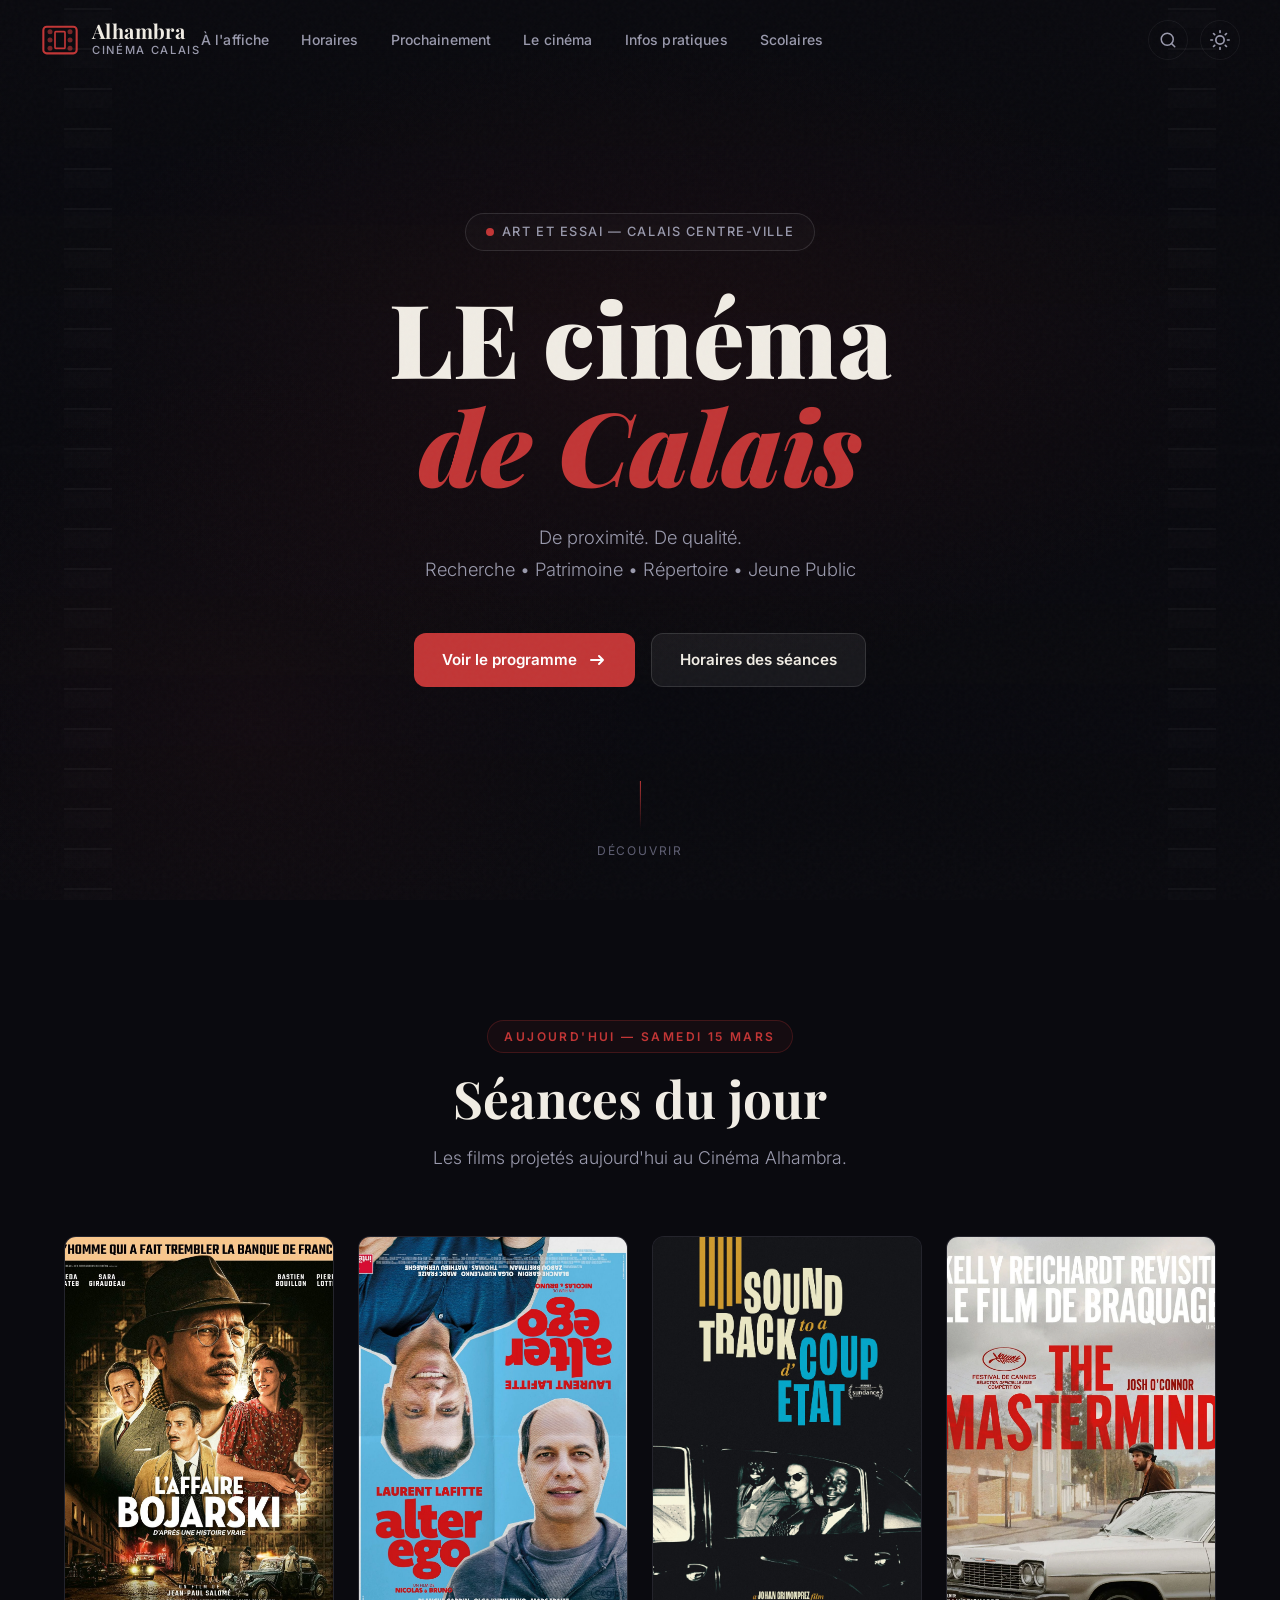
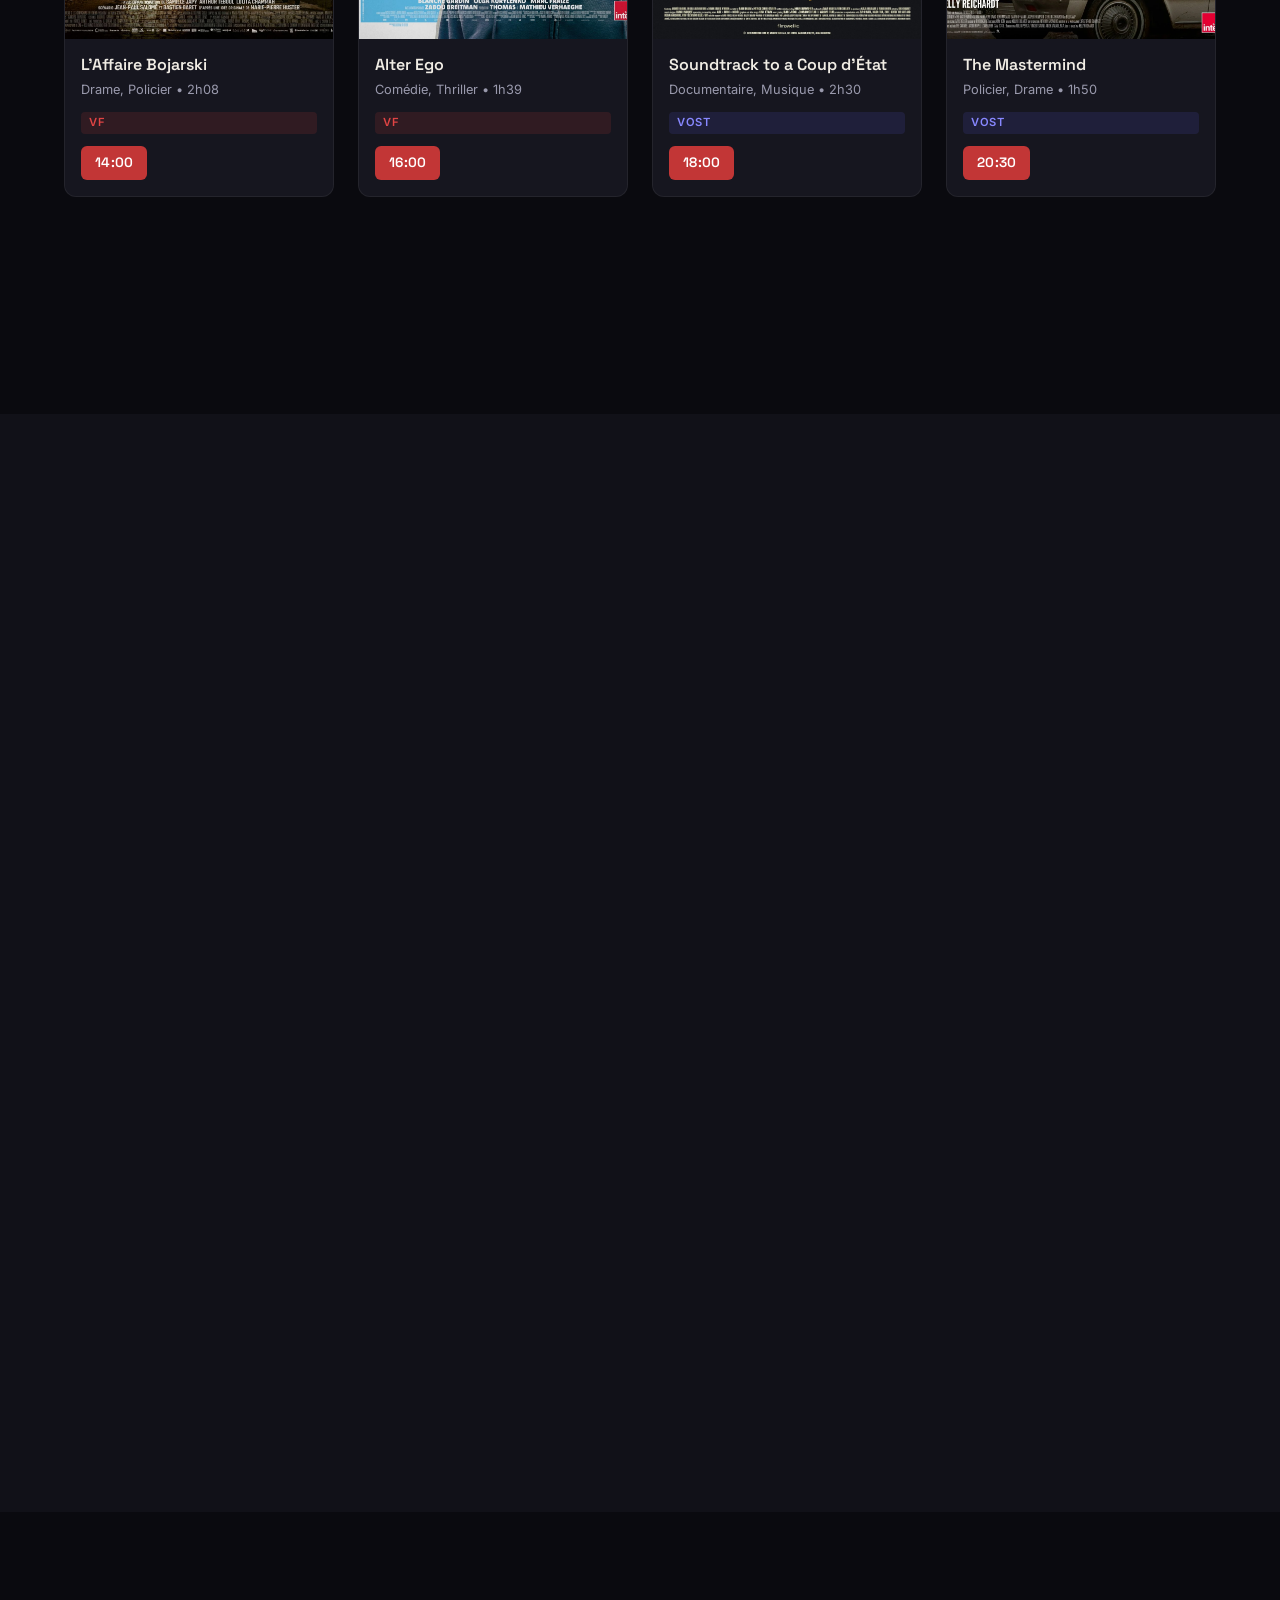
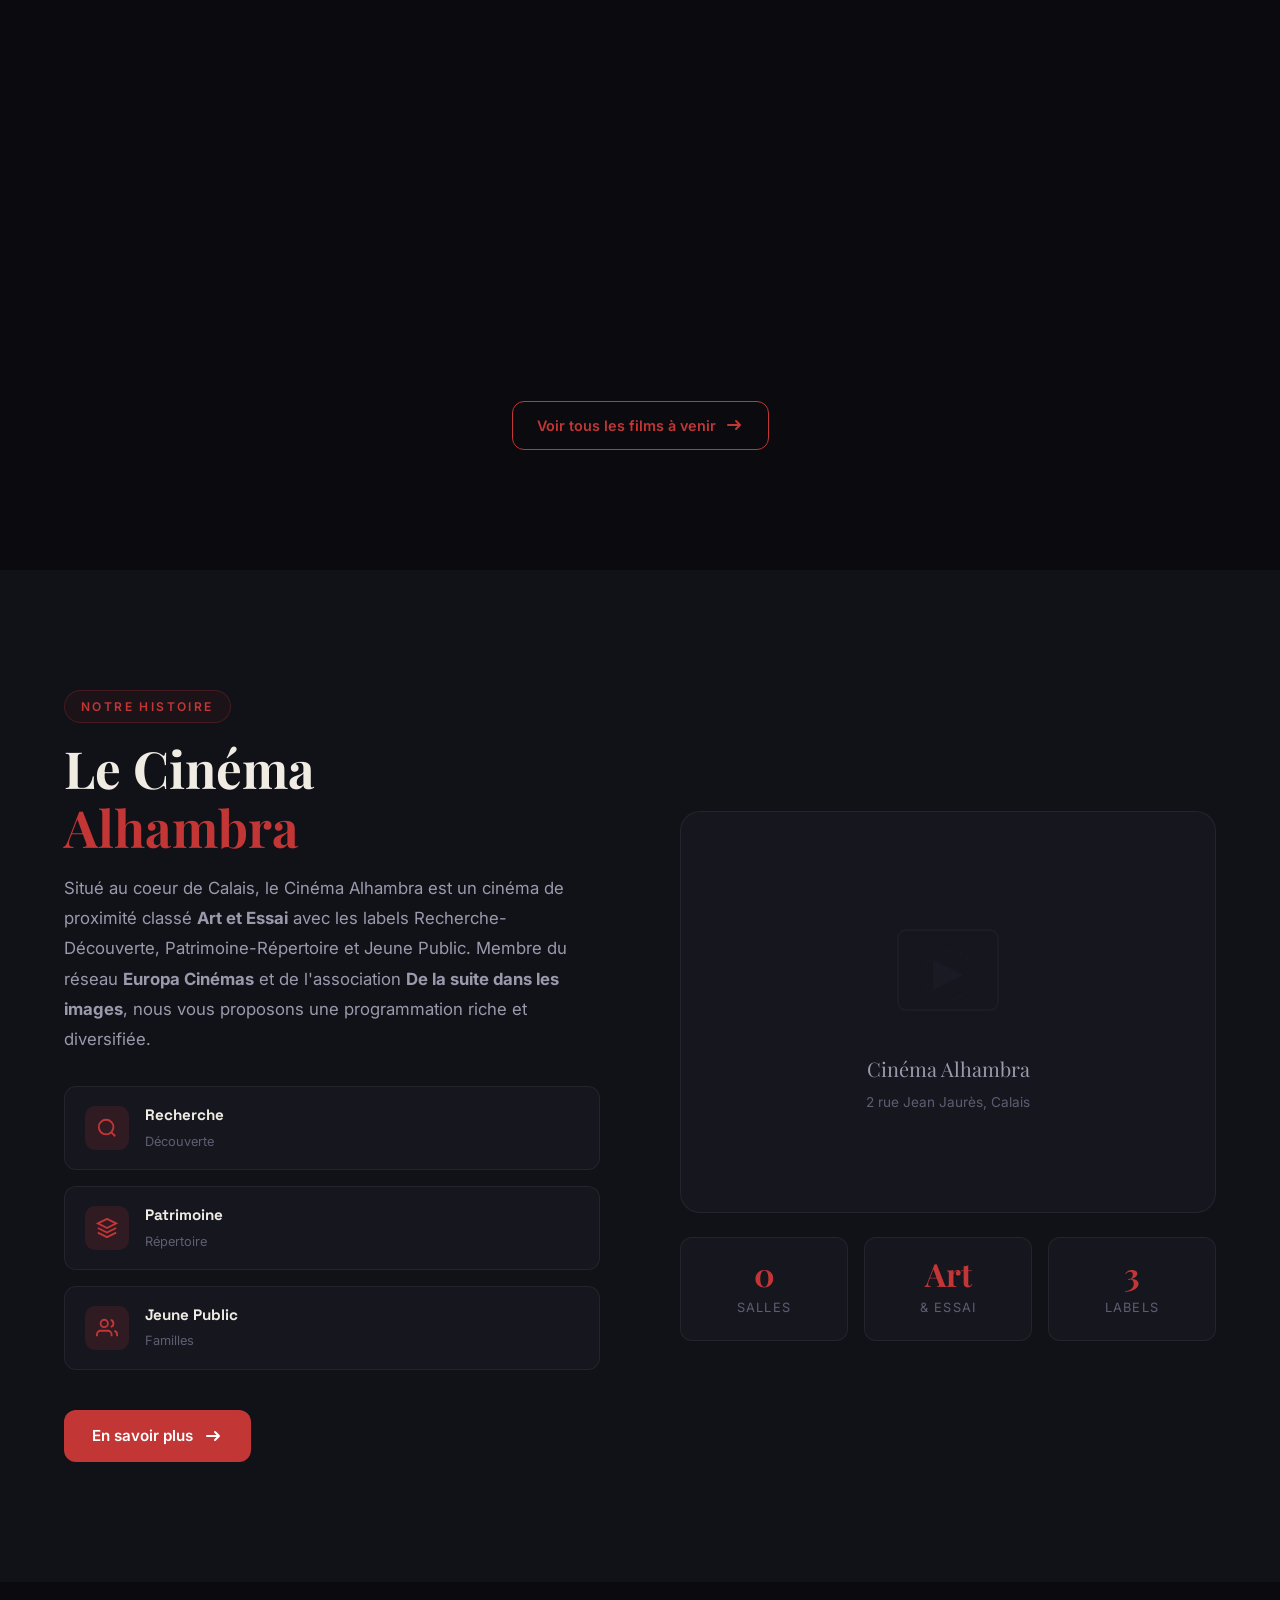
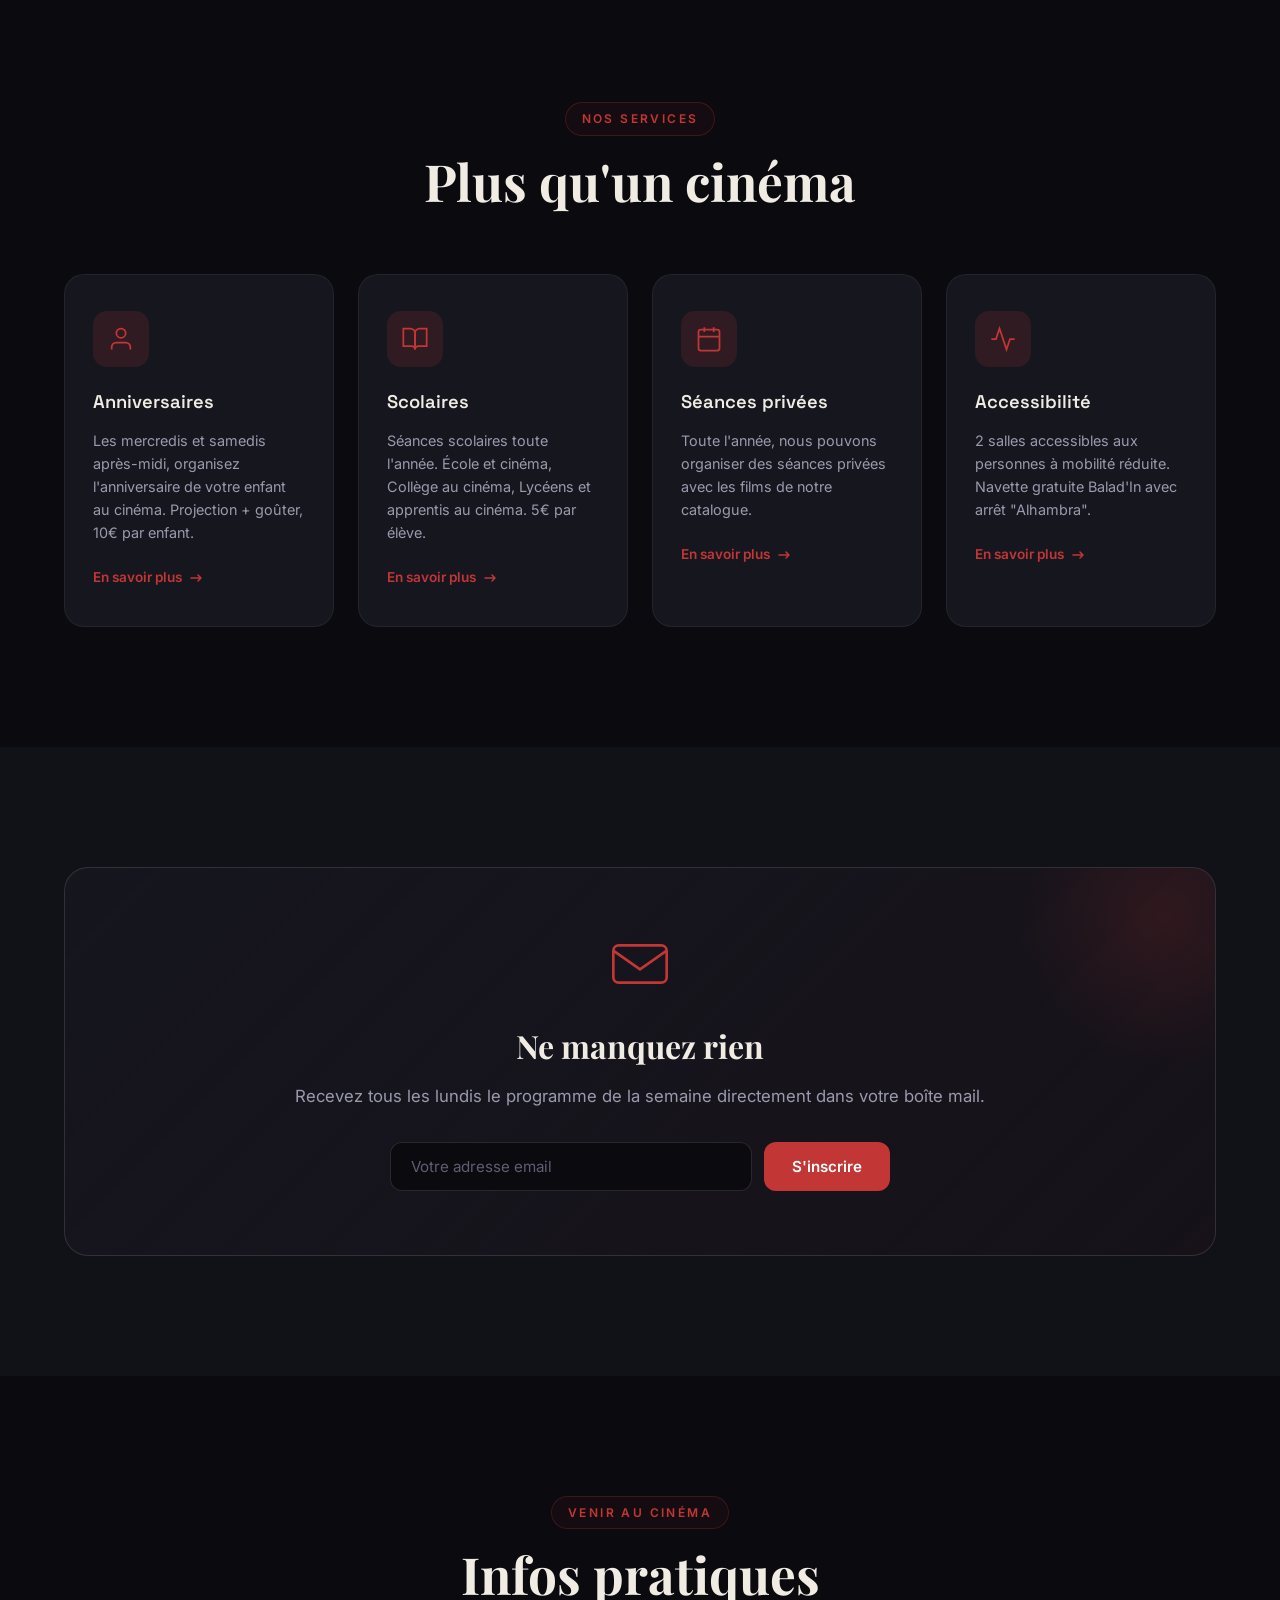
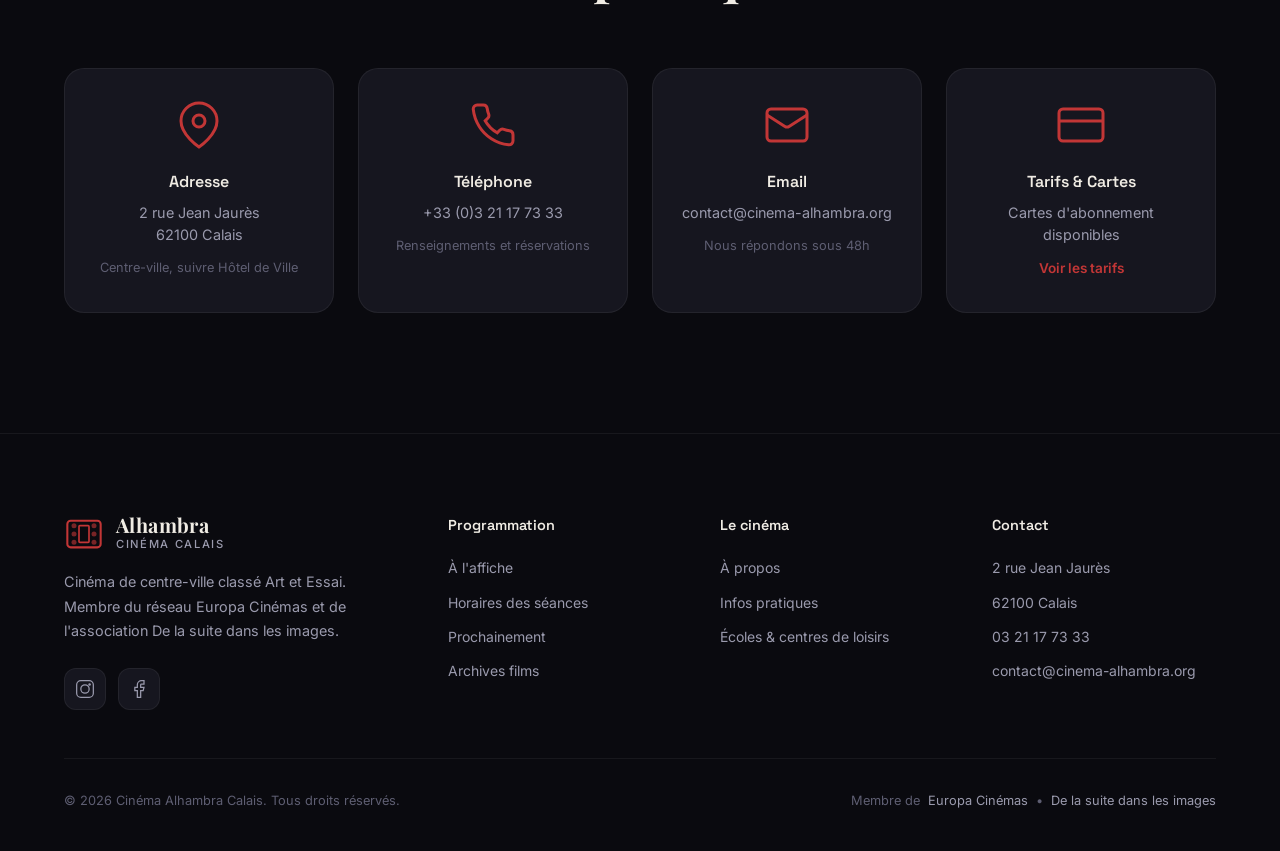
==== commit 16861ab7: "Ajouter barre de recherche et séances du jour sur l'accueil - Barre de recherche accessible depuis t" ====
--- a/index.html
+++ b/index.html
@@ -48,6 +48,9 @@
                 <a href="infos-pratiques.html" class="nav-link">Infos pratiques</a>
                 <a href="scolaires.html" class="nav-link">Scolaires</a>
             </nav>
+            <button class="search-toggle" id="searchToggle" aria-label="Rechercher un film">
+                <svg viewBox="0 0 24 24" fill="none" stroke="currentColor" stroke-width="2" stroke-linecap="round" stroke-linejoin="round"><circle cx="11" cy="11" r="8"/><path d="m21 21-4.35-4.35"/></svg>
+            </button>
             <button class="theme-toggle" id="themeToggle" aria-label="Changer de thème">
                 <svg class="icon-sun" viewBox="0 0 24 24" fill="none" stroke="currentColor" stroke-width="2" stroke-linecap="round" stroke-linejoin="round"><circle cx="12" cy="12" r="5"/><path d="M12 1v2M12 21v2M4.22 4.22l1.42 1.42M18.36 18.36l1.42 1.42M1 12h2M21 12h2M4.22 19.78l1.42-1.42M18.36 5.64l1.42-1.42"/></svg>
                 <svg class="icon-moon" viewBox="0 0 24 24" fill="none" stroke="currentColor" stroke-width="2" stroke-linecap="round" stroke-linejoin="round"><path d="M21 12.79A9 9 0 1 1 11.21 3 7 7 0 0 0 21 12.79z"/></svg>
@@ -73,6 +76,20 @@
         </nav>
     </div>
 
+    <!-- Search Overlay -->
+    <div class="search-overlay" id="searchOverlay">
+        <div class="search-overlay-inner">
+            <div class="search-box">
+                <svg class="search-box-icon" viewBox="0 0 24 24" fill="none" stroke="currentColor" stroke-width="2"><circle cx="11" cy="11" r="8"/><path d="m21 21-4.35-4.35"/></svg>
+                <input type="text" class="search-input" id="searchInput" placeholder="Rechercher un film..." autocomplete="off">
+                <button class="search-close" id="searchClose" aria-label="Fermer">
+                    <svg viewBox="0 0 24 24" fill="none" stroke="currentColor" stroke-width="2"><path d="M18 6 6 18M6 6l12 12"/></svg>
+                </button>
+            </div>
+            <div class="search-results" id="searchResults"></div>
+        </div>
+    </div>
+
     <!-- Hero Section -->
     <section class="hero" id="hero">
         <div class="hero-bg">
@@ -106,6 +123,77 @@
         <div class="hero-scroll-indicator">
             <div class="scroll-line"></div>
             <span>Découvrir</span>
+        </div>
+    </section>
+
+    <!-- Today's Screenings Section -->
+    <section class="section section-today" id="today">
+        <div class="container">
+            <div class="section-header reveal">
+                <span class="section-tag">Aujourd'hui &mdash; Samedi 15 mars</span>
+                <h2 class="section-title">Séances du jour</h2>
+                <p class="section-desc">Les films projetés aujourd'hui au Cinéma Alhambra.</p>
+            </div>
+            <div class="today-grid">
+                <a href="horaires.html" class="today-card reveal" style="--delay: 0">
+                    <div class="today-poster">
+                        <img src="posters/affaire-bojarski.jpg" alt="L'Affaire Bojarski" class="film-poster-img" loading="lazy">
+                    </div>
+                    <div class="today-info">
+                        <h3 class="today-title">L'Affaire Bojarski</h3>
+                        <p class="today-meta">Drame, Policier &bull; 2h08</p>
+                        <span class="film-badge vf">VF</span>
+                        <div class="today-times">
+                            <span class="today-time">14:00</span>
+                        </div>
+                    </div>
+                </a>
+                <a href="horaires.html" class="today-card reveal" style="--delay: 1">
+                    <div class="today-poster">
+                        <img src="posters/alter-ego.jpg" alt="Alter Ego" class="film-poster-img" loading="lazy">
+                    </div>
+                    <div class="today-info">
+                        <h3 class="today-title">Alter Ego</h3>
+                        <p class="today-meta">Comédie, Thriller &bull; 1h39</p>
+                        <span class="film-badge vf">VF</span>
+                        <div class="today-times">
+                            <span class="today-time">16:00</span>
+                        </div>
+                    </div>
+                </a>
+                <a href="horaires.html" class="today-card reveal" style="--delay: 2">
+                    <div class="today-poster">
+                        <img src="posters/soundtrack-coup-etat.jpg" alt="Soundtrack to a Coup d'État" class="film-poster-img" loading="lazy">
+                    </div>
+                    <div class="today-info">
+                        <h3 class="today-title">Soundtrack to a Coup d'État</h3>
+                        <p class="today-meta">Documentaire, Musique &bull; 2h30</p>
+                        <span class="film-badge vost">VOST</span>
+                        <div class="today-times">
+                            <span class="today-time">18:00</span>
+                        </div>
+                    </div>
+                </a>
+                <a href="horaires.html" class="today-card reveal" style="--delay: 3">
+                    <div class="today-poster">
+                        <img src="posters/the-mastermind.jpg" alt="The Mastermind" class="film-poster-img" loading="lazy">
+                    </div>
+                    <div class="today-info">
+                        <h3 class="today-title">The Mastermind</h3>
+                        <p class="today-meta">Policier, Drame &bull; 1h50</p>
+                        <span class="film-badge vost">VOST</span>
+                        <div class="today-times">
+                            <span class="today-time">20:30</span>
+                        </div>
+                    </div>
+                </a>
+            </div>
+            <div class="section-cta reveal">
+                <a href="horaires.html" class="btn btn-outline">
+                    Tous les horaires de la semaine
+                    <svg width="20" height="20" viewBox="0 0 20 20" fill="none"><path d="M4 10h12m0 0l-4-4m4 4l-4 4" stroke="currentColor" stroke-width="2" stroke-linecap="round" stroke-linejoin="round"/></svg>
+                </a>
+            </div>
         </div>
     </section>
 
--- a/styles.css
+++ b/styles.css
@@ -57,11 +57,11 @@
 }
 
 [data-theme="light"] .film-grain {
-    opacity: 0 !important;
+    opacity: 0.015;
 }
 
 [data-theme="light"] .cursor-glow {
-    display: none;
+    background: radial-gradient(circle, rgba(181, 46, 46, 0.06) 0%, transparent 70%);
 }
 
 [data-theme="light"] .navbar.scrolled {
@@ -88,14 +88,18 @@
 }
 
 [data-theme="light"] .hero-gradient {
-    background: linear-gradient(135deg,
-        rgba(245, 243, 239, 0.95) 0%,
-        rgba(181, 46, 46, 0.08) 50%,
-        rgba(245, 243, 239, 0.9) 100%) !important;
+    background:
+        radial-gradient(ellipse 80% 60% at 50% 40%, rgba(181, 46, 46, 0.06) 0%, transparent 60%),
+        radial-gradient(ellipse 60% 80% at 20% 80%, rgba(181, 46, 46, 0.04) 0%, transparent 50%),
+        linear-gradient(180deg, var(--bg-primary) 0%, rgba(234, 231, 225, 0.8) 50%, var(--bg-primary) 100%);
 }
 
 [data-theme="light"] .film-strip {
-    opacity: 0.04;
+    opacity: 0.06;
+}
+
+[data-theme="light"] .mobile-nav {
+    background: rgba(245, 243, 239, 0.97);
 }
 
 [data-theme="light"] .film-card {
@@ -139,6 +143,34 @@
 [data-theme="light"] .footer-desc,
 [data-theme="light"] .footer-bottom {
     color: #9a9aad;
+}
+
+/* Search toggle button */
+.search-toggle {
+    background: none;
+    border: 1px solid var(--border);
+    color: var(--text-secondary);
+    width: 40px;
+    height: 40px;
+    border-radius: 50%;
+    cursor: pointer;
+    display: flex;
+    align-items: center;
+    justify-content: center;
+    transition: all 0.3s ease;
+    margin-left: auto;
+    flex-shrink: 0;
+}
+
+.search-toggle:hover {
+    color: var(--text-primary);
+    border-color: var(--border-hover);
+    background: var(--accent-glow);
+}
+
+.search-toggle svg {
+    width: 18px;
+    height: 18px;
 }
 
 /* Theme toggle button */
@@ -1911,3 +1943,263 @@
 @media (max-width: 600px) {
     .affiche-grid { grid-template-columns: repeat(2, 1fr); gap: 12px; }
 }
+
+/* ============================================
+   SEARCH OVERLAY
+   ============================================ */
+.search-overlay {
+    position: fixed;
+    inset: 0;
+    z-index: 2000;
+    background: rgba(10, 10, 15, 0.92);
+    backdrop-filter: blur(24px);
+    -webkit-backdrop-filter: blur(24px);
+    display: flex;
+    align-items: flex-start;
+    justify-content: center;
+    padding-top: 120px;
+    opacity: 0;
+    visibility: hidden;
+    transition: opacity 0.3s ease, visibility 0.3s ease;
+}
+
+.search-overlay.open {
+    opacity: 1;
+    visibility: visible;
+}
+
+[data-theme="light"] .search-overlay {
+    background: rgba(245, 243, 239, 0.95);
+}
+
+.search-overlay-inner {
+    width: 100%;
+    max-width: 640px;
+    padding: 0 24px;
+}
+
+.search-box {
+    display: flex;
+    align-items: center;
+    gap: 12px;
+    background: var(--bg-card);
+    border: 1px solid var(--border-hover);
+    border-radius: 12px;
+    padding: 16px 20px;
+    transition: border-color 0.3s ease;
+}
+
+.search-box:focus-within {
+    border-color: var(--accent);
+}
+
+.search-box-icon {
+    width: 24px;
+    height: 24px;
+    color: var(--text-muted);
+    flex-shrink: 0;
+}
+
+.search-input {
+    flex: 1;
+    background: none;
+    border: none;
+    outline: none;
+    font-family: var(--font-body);
+    font-size: 1.125rem;
+    color: var(--text-primary);
+}
+
+.search-input::placeholder {
+    color: var(--text-muted);
+}
+
+.search-close {
+    background: none;
+    border: none;
+    color: var(--text-muted);
+    cursor: pointer;
+    width: 32px;
+    height: 32px;
+    display: flex;
+    align-items: center;
+    justify-content: center;
+    border-radius: 50%;
+    transition: color 0.2s ease, background 0.2s ease;
+    flex-shrink: 0;
+}
+
+.search-close:hover {
+    color: var(--text-primary);
+    background: var(--accent-glow);
+}
+
+.search-close svg {
+    width: 20px;
+    height: 20px;
+}
+
+.search-results {
+    margin-top: 16px;
+    max-height: 400px;
+    overflow-y: auto;
+    display: flex;
+    flex-direction: column;
+    gap: 4px;
+}
+
+.search-result {
+    display: flex;
+    align-items: center;
+    gap: 16px;
+    padding: 12px 16px;
+    border-radius: 10px;
+    color: var(--text-primary);
+    text-decoration: none;
+    transition: background 0.2s ease;
+}
+
+.search-result:hover {
+    background: var(--bg-card-hover);
+}
+
+.search-result-poster {
+    width: 40px;
+    height: 60px;
+    border-radius: 4px;
+    object-fit: cover;
+    flex-shrink: 0;
+}
+
+.search-result-info {
+    flex: 1;
+    min-width: 0;
+}
+
+.search-result-title {
+    font-weight: 600;
+    font-size: 0.95rem;
+    white-space: nowrap;
+    overflow: hidden;
+    text-overflow: ellipsis;
+}
+
+.search-result-meta {
+    font-size: 0.8rem;
+    color: var(--text-secondary);
+    margin-top: 2px;
+}
+
+.search-no-result {
+    text-align: center;
+    padding: 32px 16px;
+    color: var(--text-muted);
+    font-size: 0.95rem;
+}
+
+/* ============================================
+   TODAY'S SCREENINGS
+   ============================================ */
+.today-grid {
+    display: grid;
+    grid-template-columns: repeat(4, 1fr);
+    gap: 24px;
+    margin-top: 48px;
+}
+
+.today-card {
+    display: flex;
+    flex-direction: column;
+    background: var(--bg-card);
+    border-radius: 12px;
+    overflow: hidden;
+    border: 1px solid var(--border);
+    text-decoration: none;
+    color: inherit;
+    transition: transform 0.3s var(--ease-out), box-shadow 0.3s ease, border-color 0.3s ease;
+}
+
+.today-card:hover {
+    transform: translateY(-4px);
+    box-shadow: 0 12px 40px rgba(0, 0, 0, 0.3);
+    border-color: var(--border-hover);
+}
+
+[data-theme="light"] .today-card {
+    box-shadow: 0 2px 12px rgba(0, 0, 0, 0.08);
+}
+
+[data-theme="light"] .today-card:hover {
+    box-shadow: 0 8px 30px rgba(0, 0, 0, 0.12);
+}
+
+.today-poster {
+    position: relative;
+    aspect-ratio: 2/3;
+    overflow: hidden;
+    background: var(--bg-card);
+}
+
+.today-poster .film-poster-img {
+    position: absolute;
+    inset: 0;
+    width: 100%;
+    height: 100%;
+    object-fit: cover;
+    transition: transform 0.4s var(--ease-out);
+}
+
+.today-card:hover .film-poster-img {
+    transform: scale(1.05);
+}
+
+.today-info {
+    padding: 16px;
+    display: flex;
+    flex-direction: column;
+    gap: 4px;
+}
+
+.today-title {
+    font-family: var(--font-heading);
+    font-size: 1rem;
+    font-weight: 600;
+    line-height: 1.3;
+}
+
+.today-meta {
+    font-size: 0.8rem;
+    color: var(--text-secondary);
+}
+
+.today-times {
+    display: flex;
+    gap: 8px;
+    margin-top: 8px;
+    flex-wrap: wrap;
+}
+
+.today-time {
+    display: inline-flex;
+    align-items: center;
+    justify-content: center;
+    padding: 6px 14px;
+    background: var(--accent);
+    color: #fff;
+    border-radius: 6px;
+    font-size: 0.85rem;
+    font-weight: 600;
+    font-family: var(--font-heading);
+    letter-spacing: 0.02em;
+}
+
+@media (max-width: 900px) {
+    .today-grid { grid-template-columns: repeat(2, 1fr); }
+}
+
+@media (max-width: 500px) {
+    .today-grid { grid-template-columns: 1fr; gap: 16px; }
+    .today-card { flex-direction: row; }
+    .today-poster { aspect-ratio: auto; width: 100px; min-height: 140px; }
+    .today-info { padding: 12px; justify-content: center; }
+}
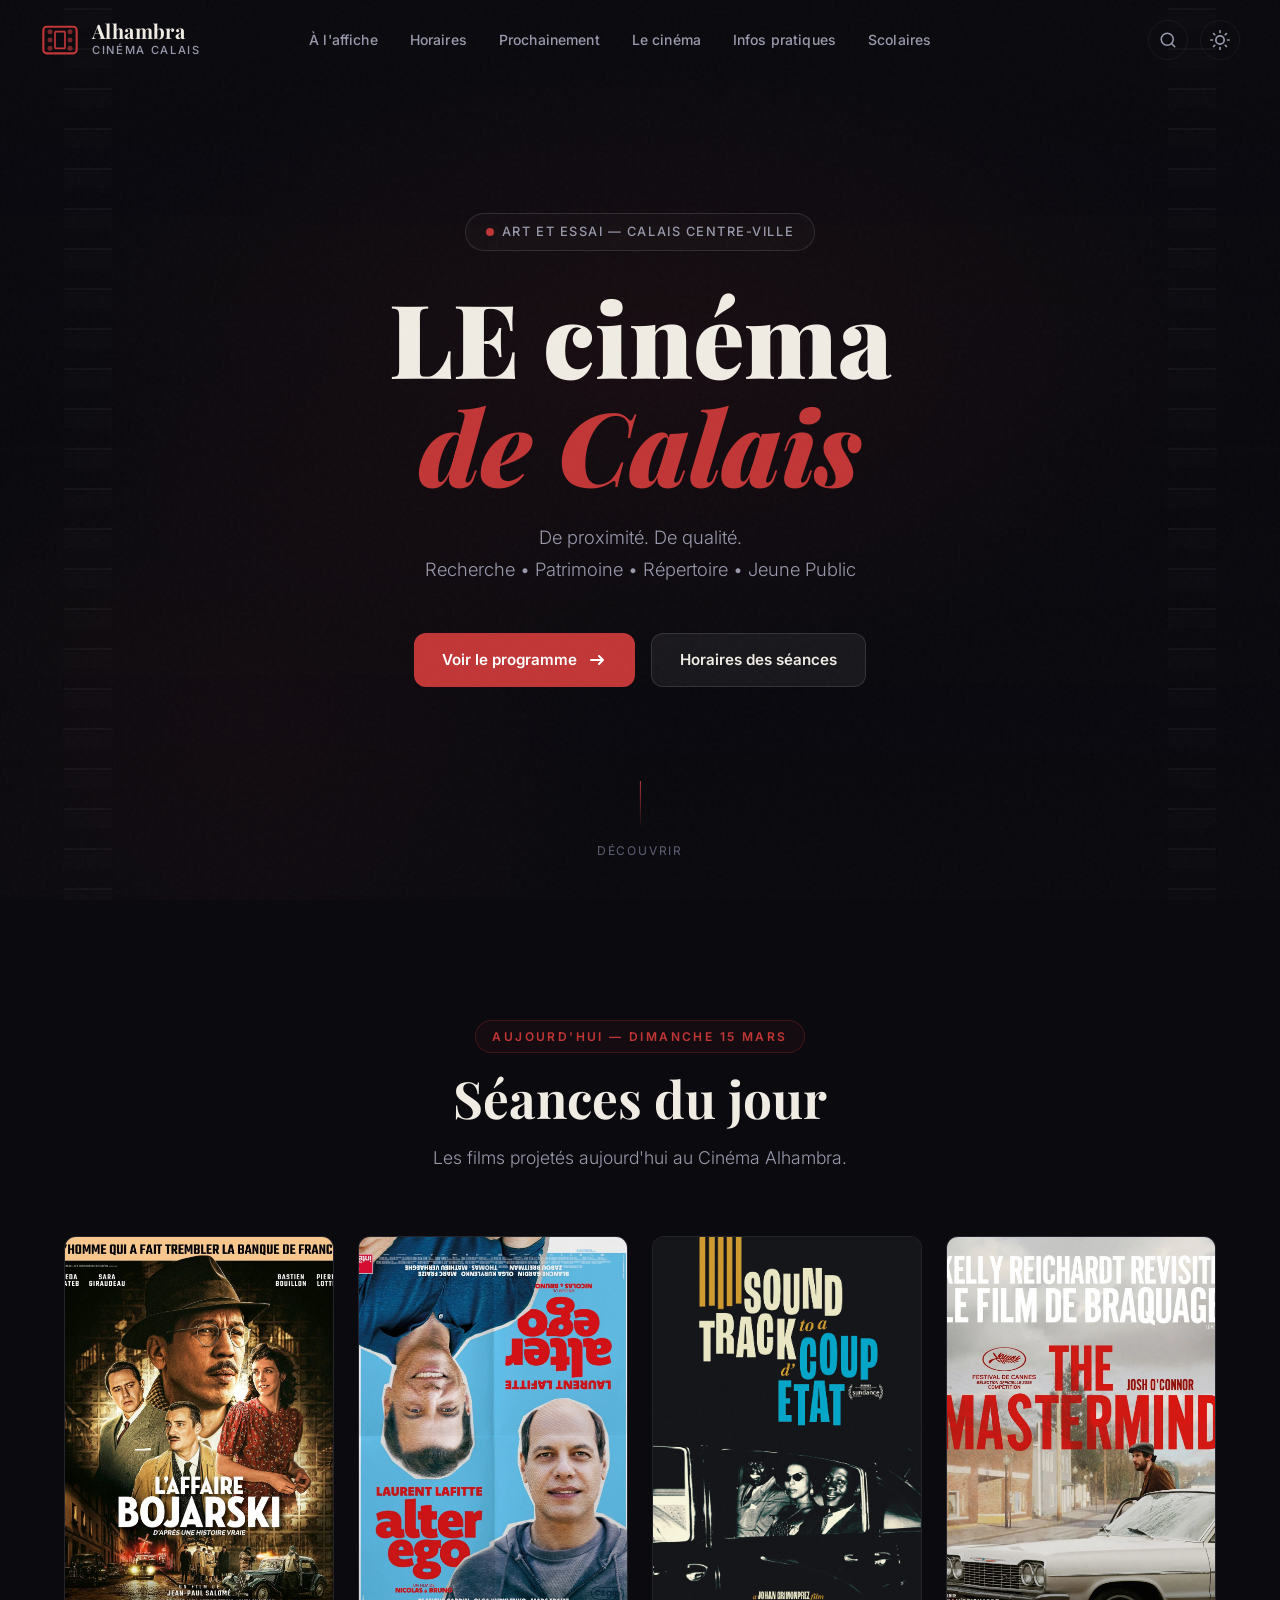
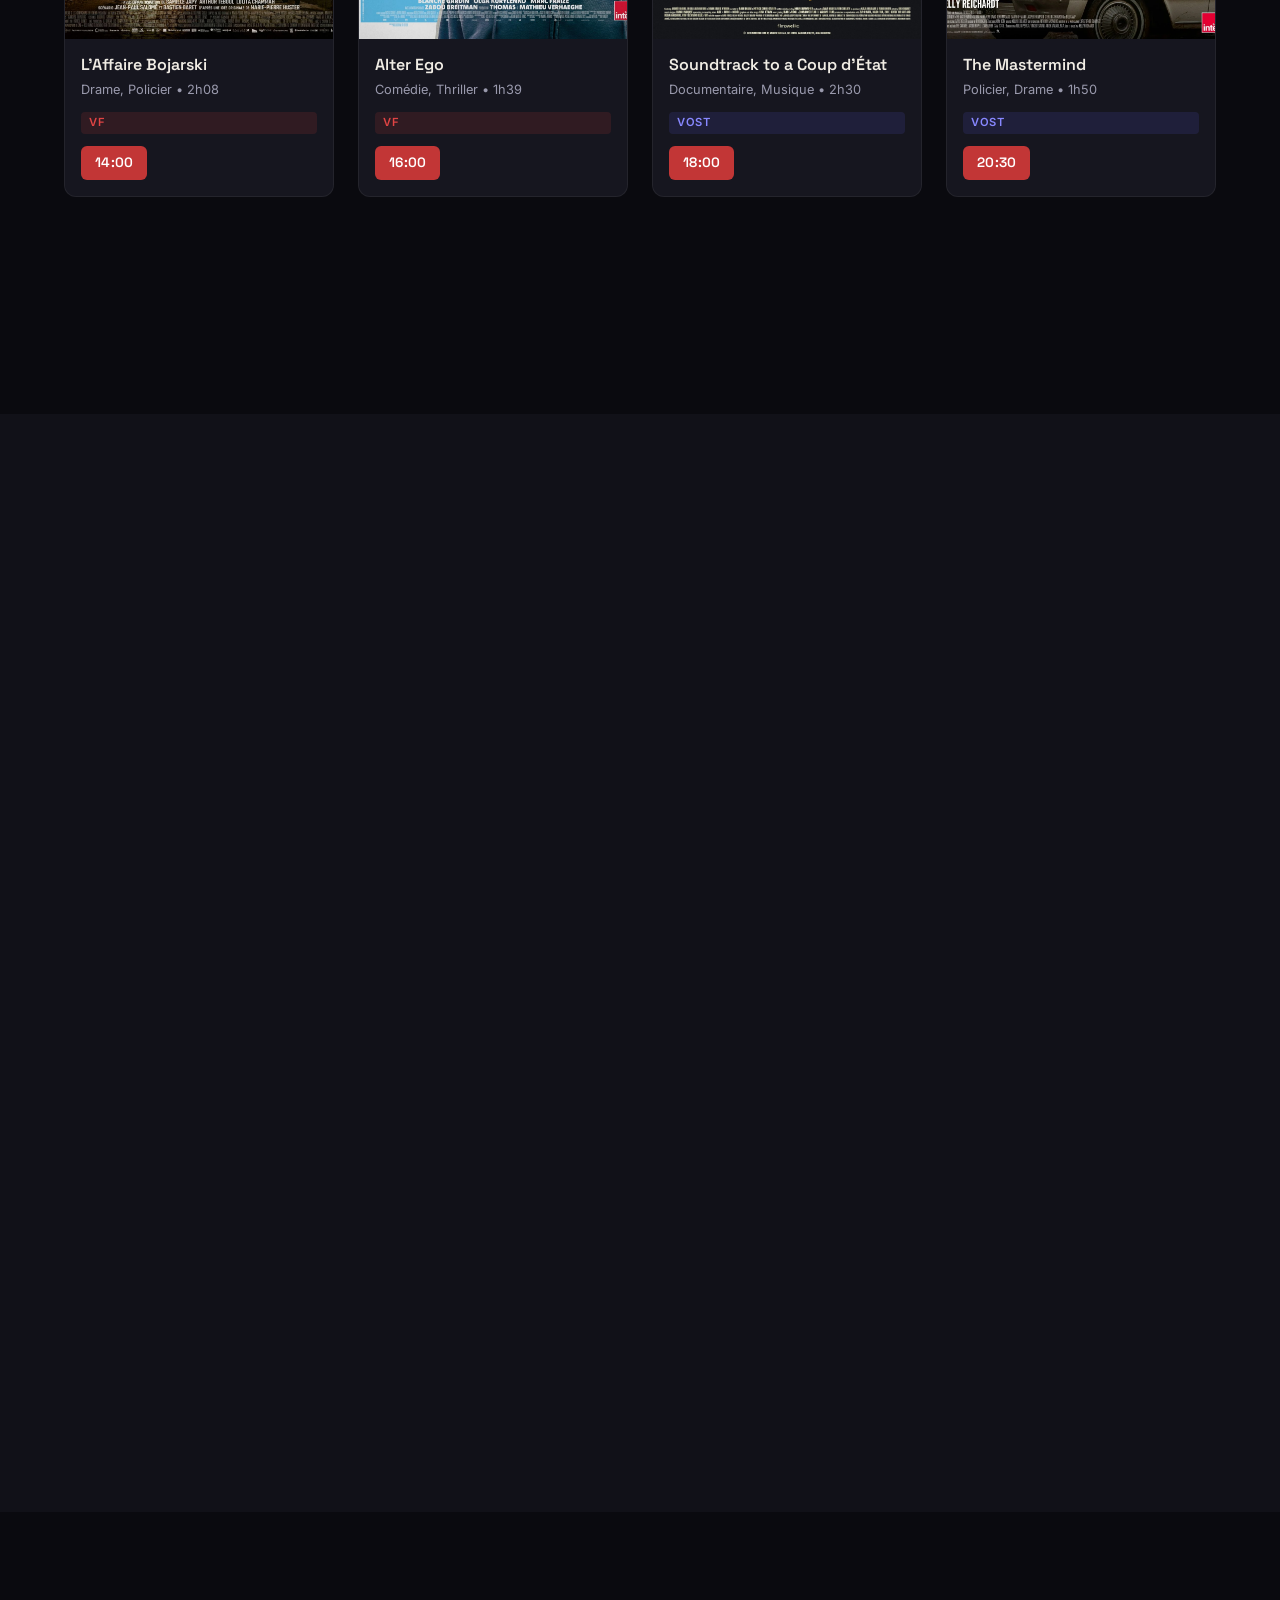
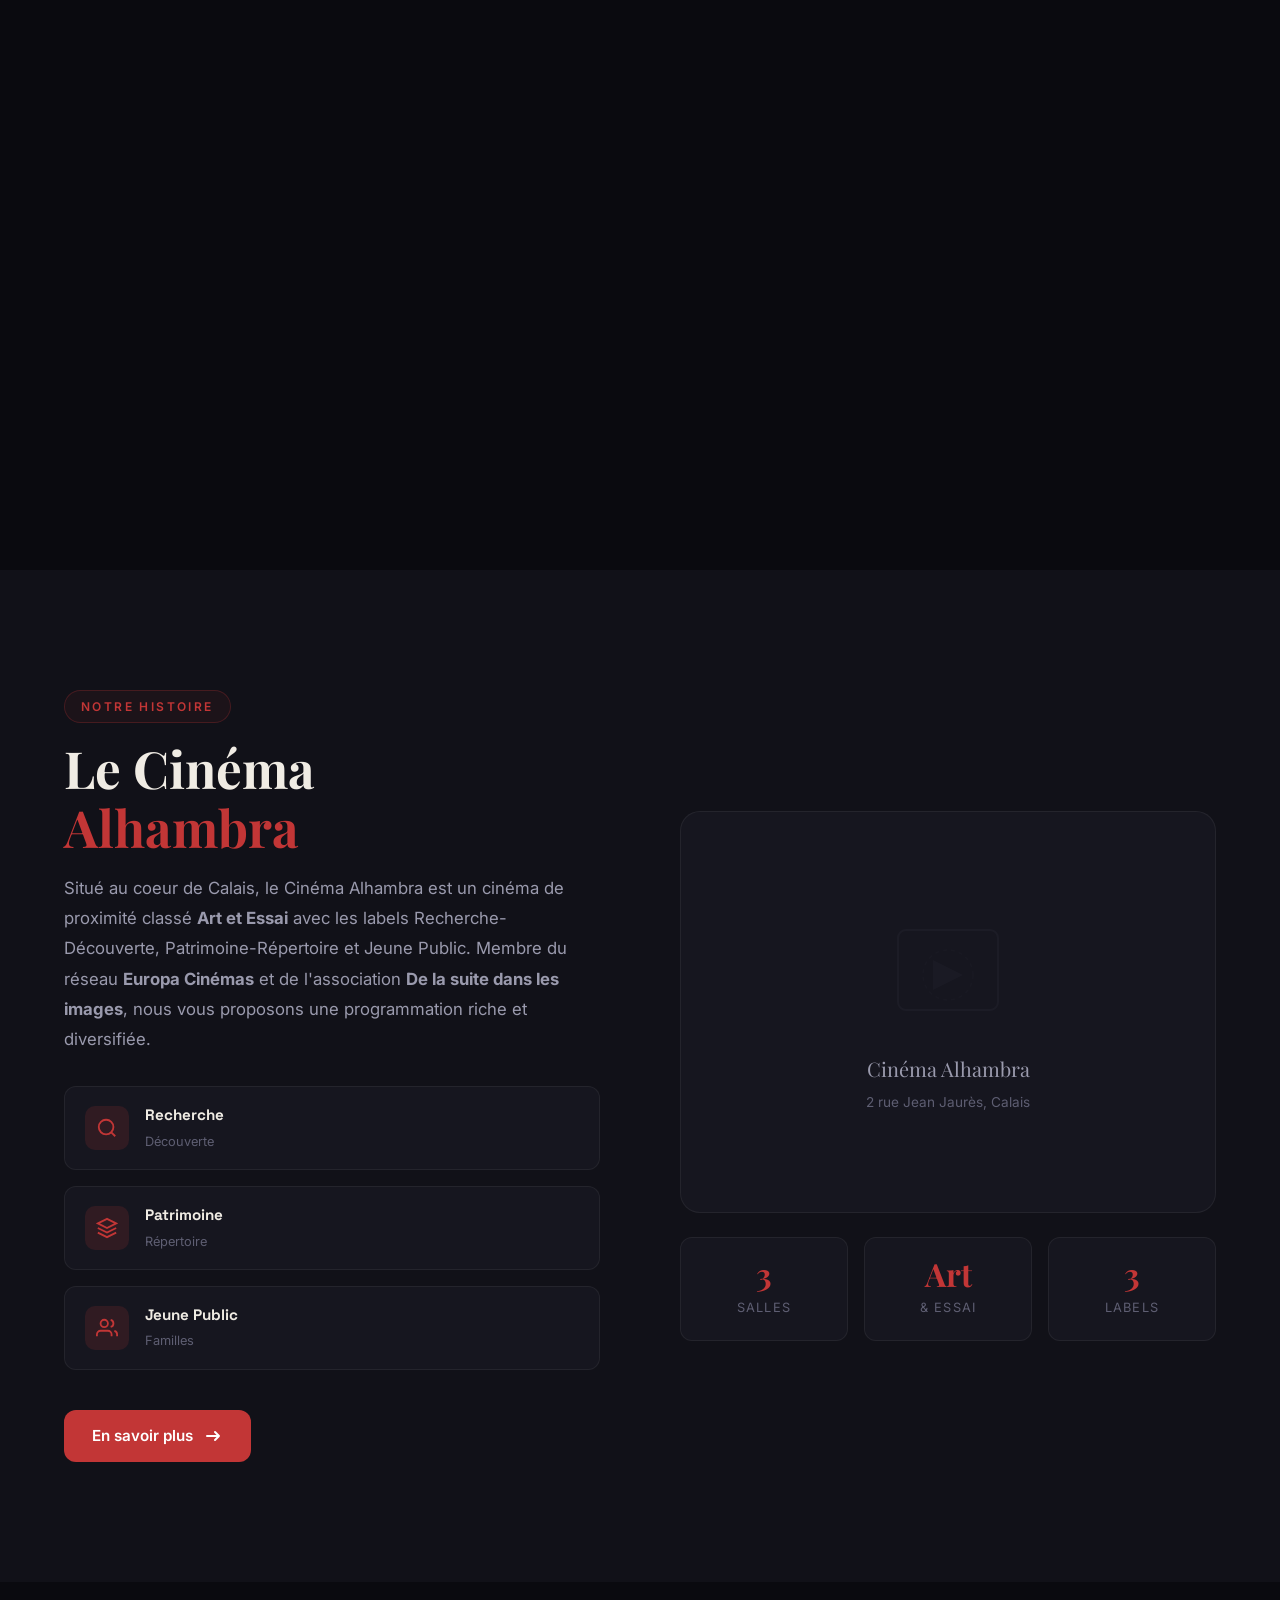
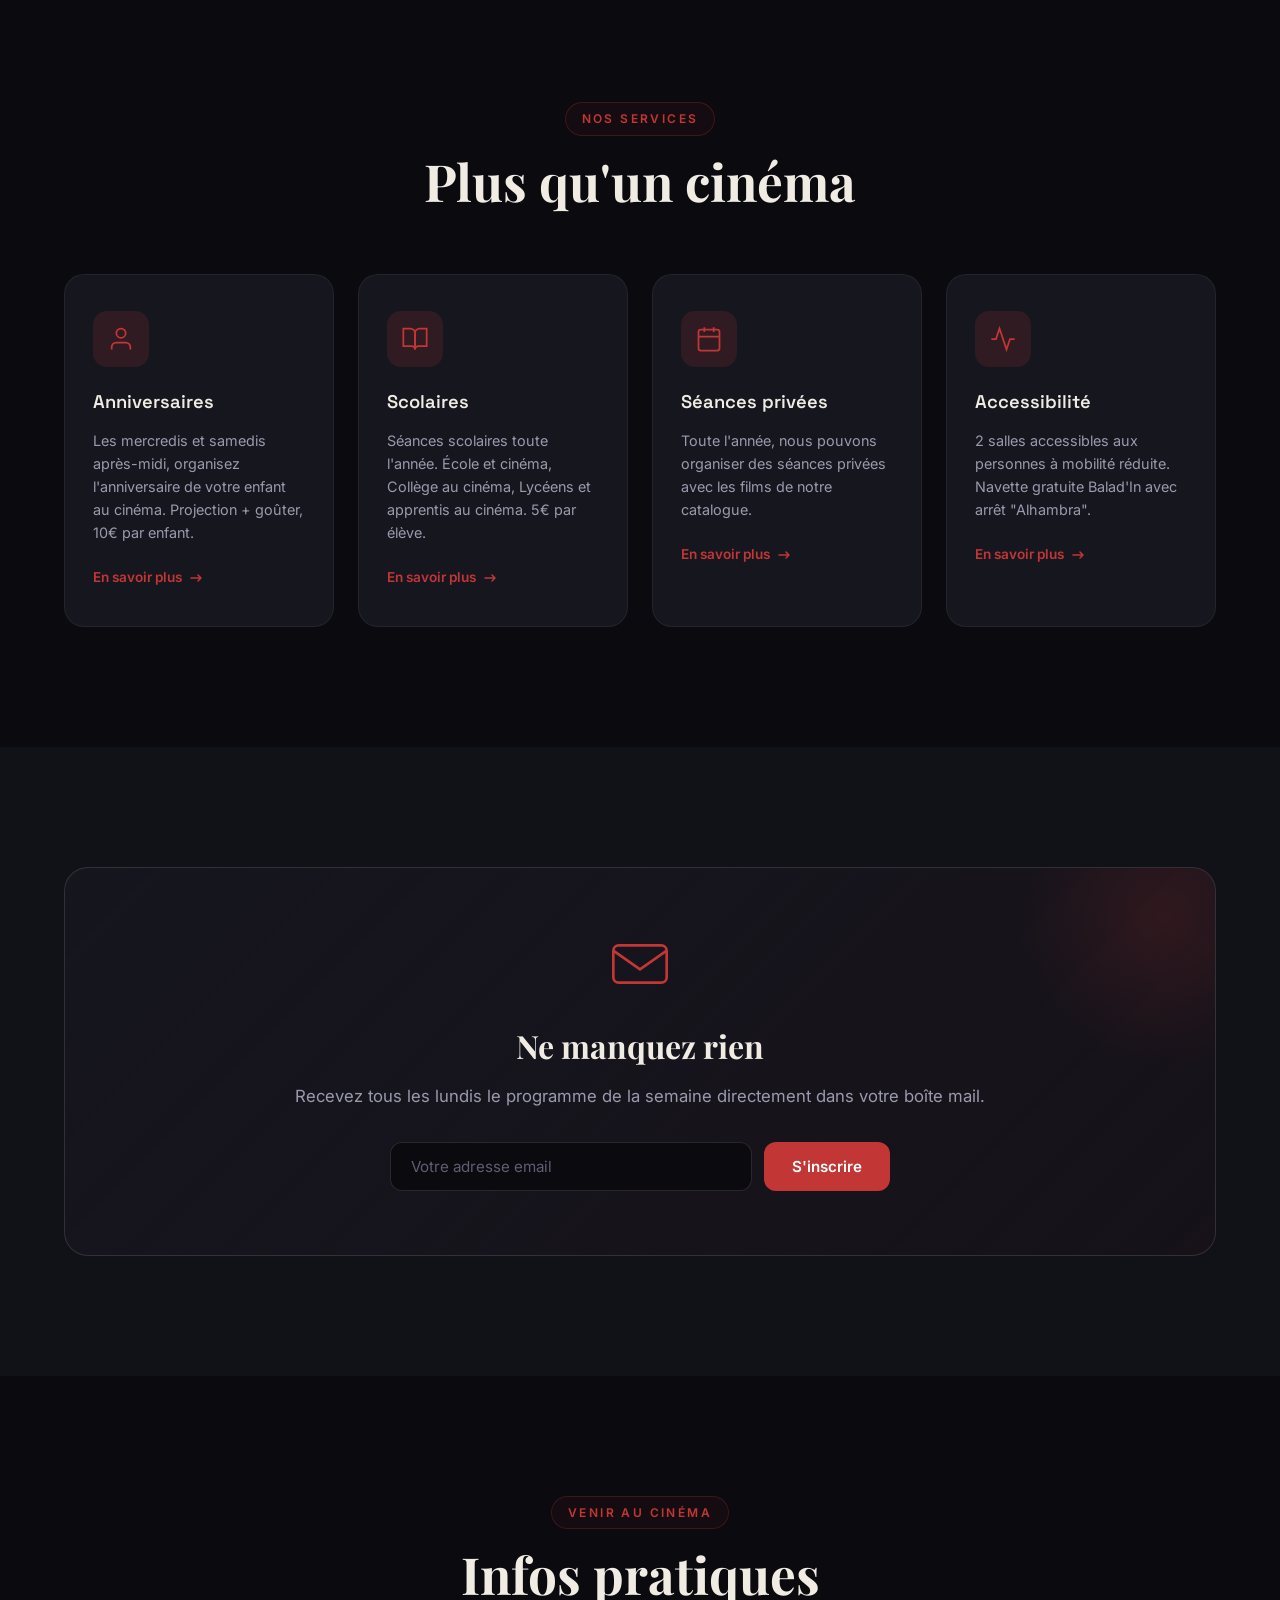
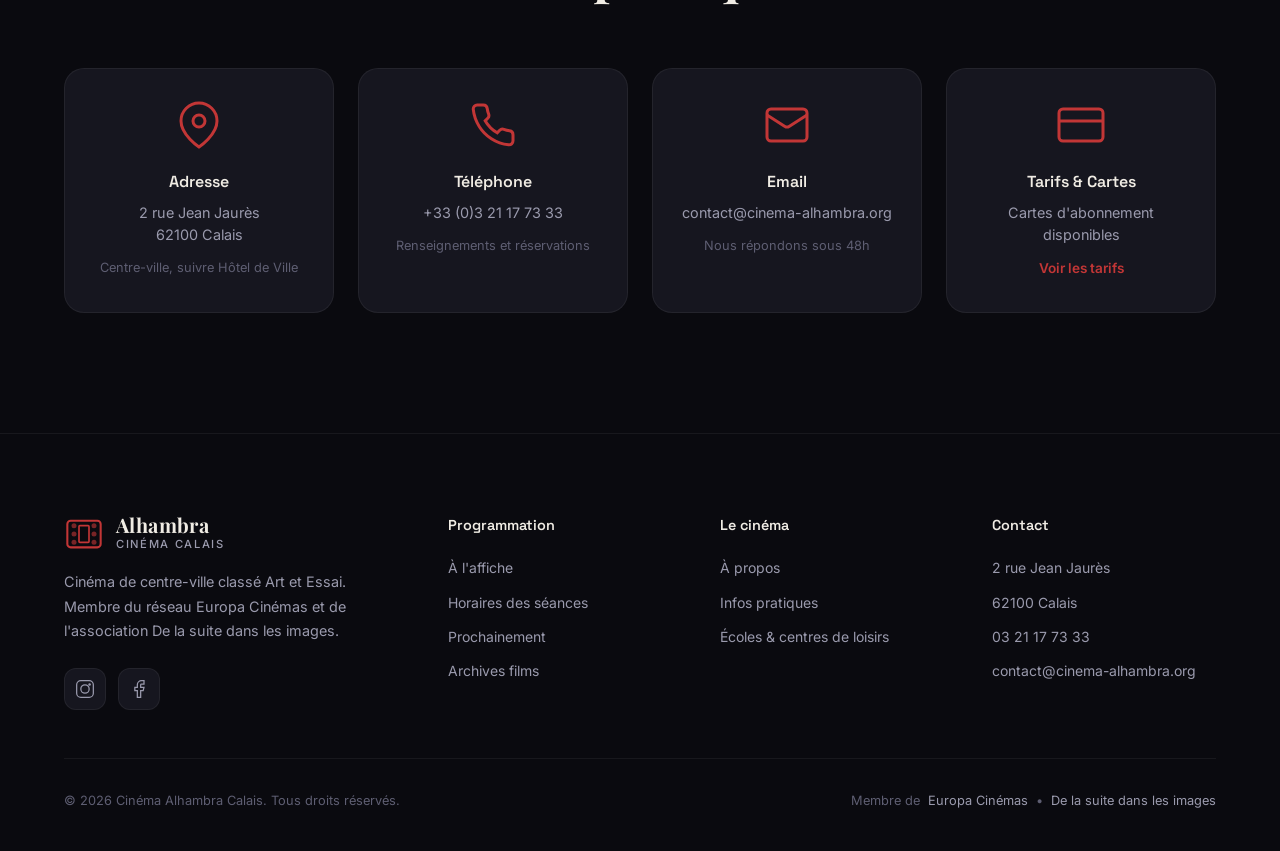
==== commit db832d83: "Corriger la date (Dimanche) et l'espacement navbar - Samedi → Dimanche 15 mars dans la section séanc" ====
--- a/index.html
+++ b/index.html
@@ -130,7 +130,7 @@
     <section class="section section-today" id="today">
         <div class="container">
             <div class="section-header reveal">
-                <span class="section-tag">Aujourd'hui &mdash; Samedi 15 mars</span>
+                <span class="section-tag">Aujourd'hui &mdash; Dimanche 15 mars</span>
                 <h2 class="section-title">Séances du jour</h2>
                 <p class="section-desc">Les films projetés aujourd'hui au Cinéma Alhambra.</p>
             </div>
--- a/styles.css
+++ b/styles.css
@@ -369,6 +369,8 @@
     display: flex;
     align-items: center;
     gap: 32px;
+    margin-left: auto;
+    margin-right: auto;
 }
 
 .nav-link {
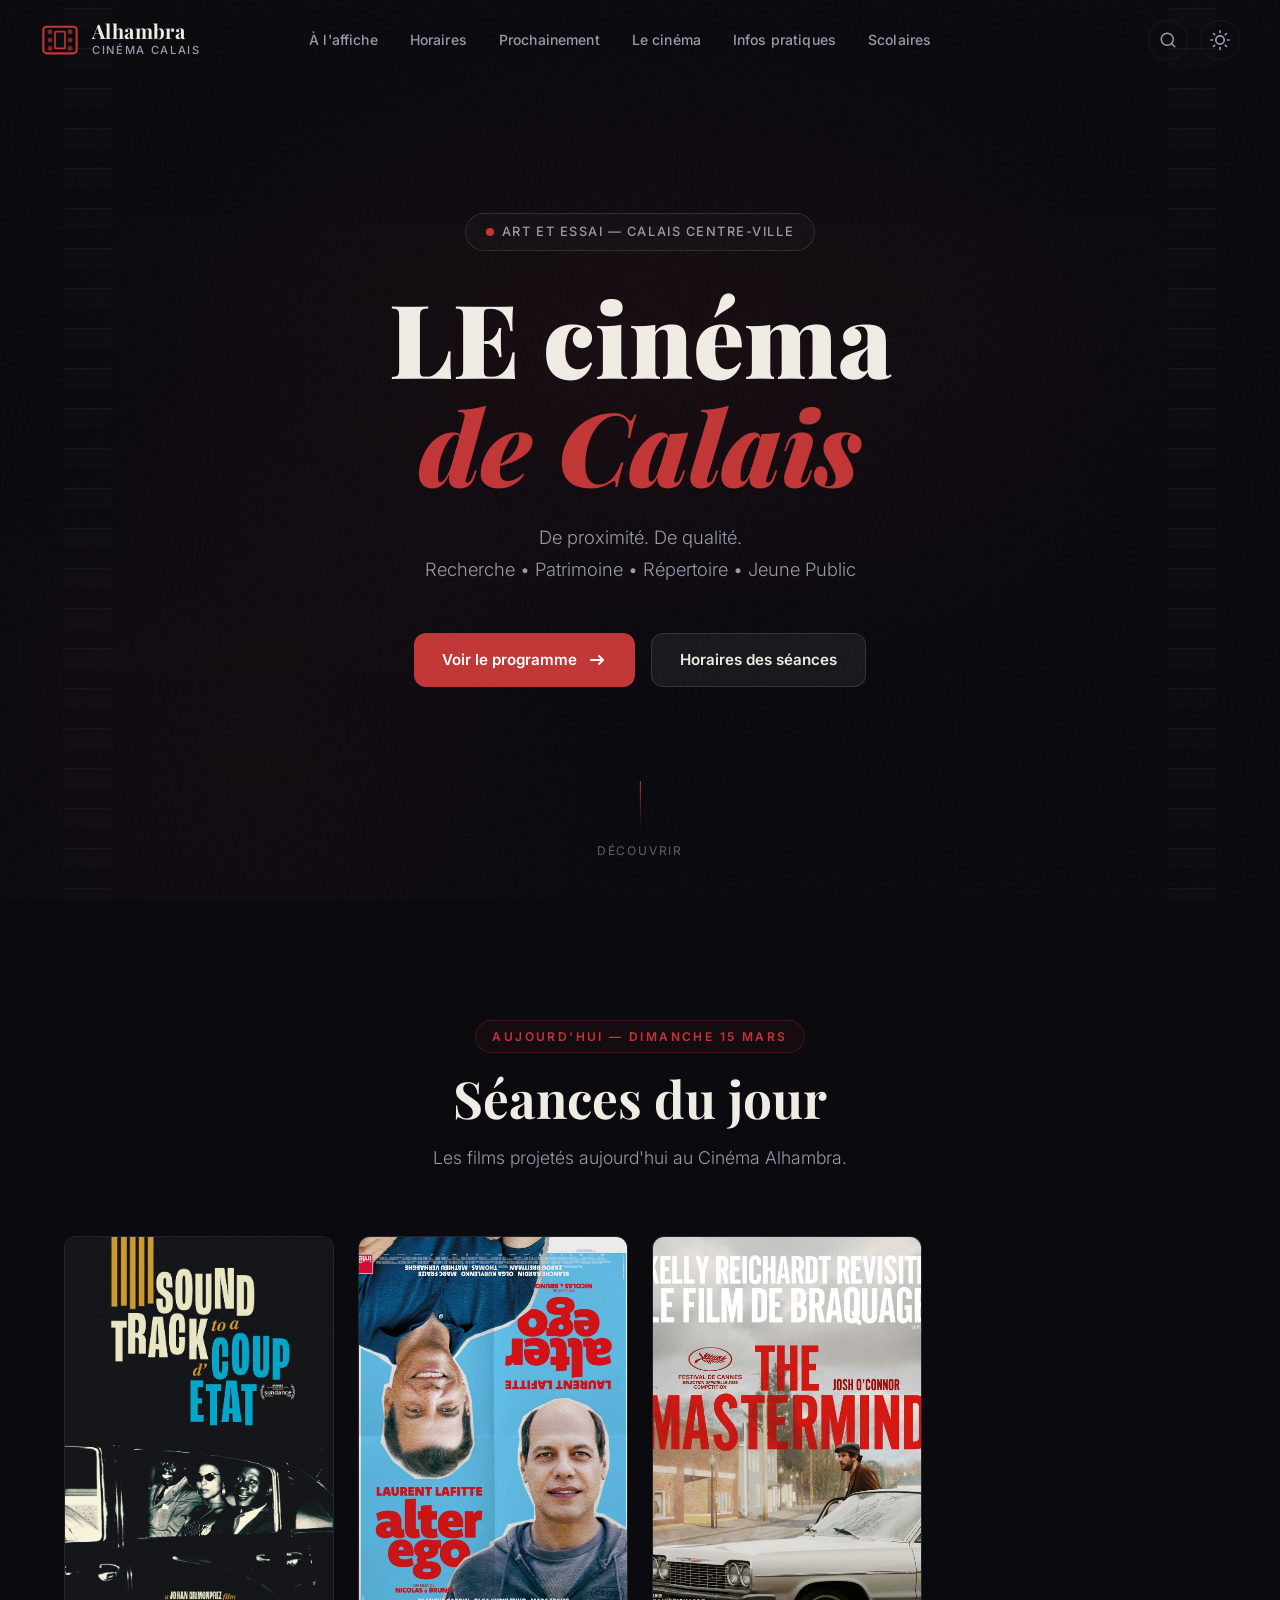
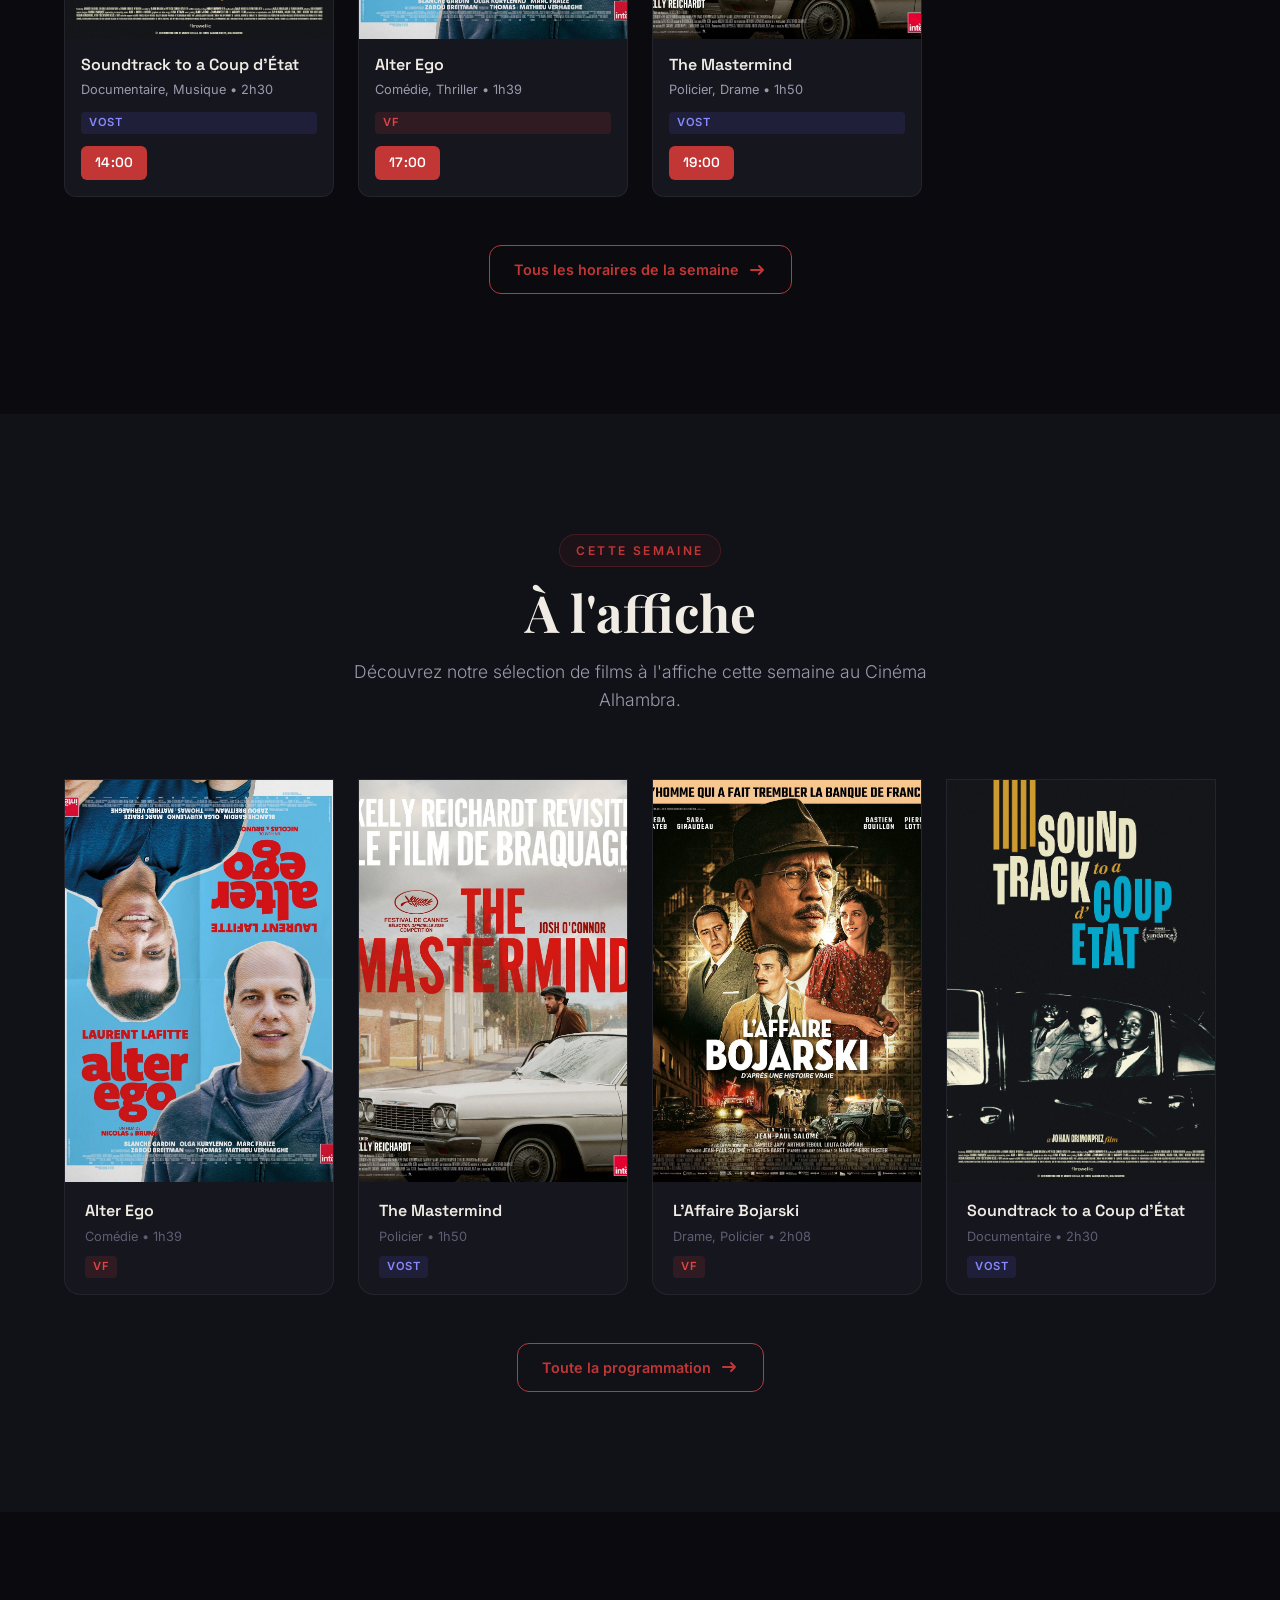
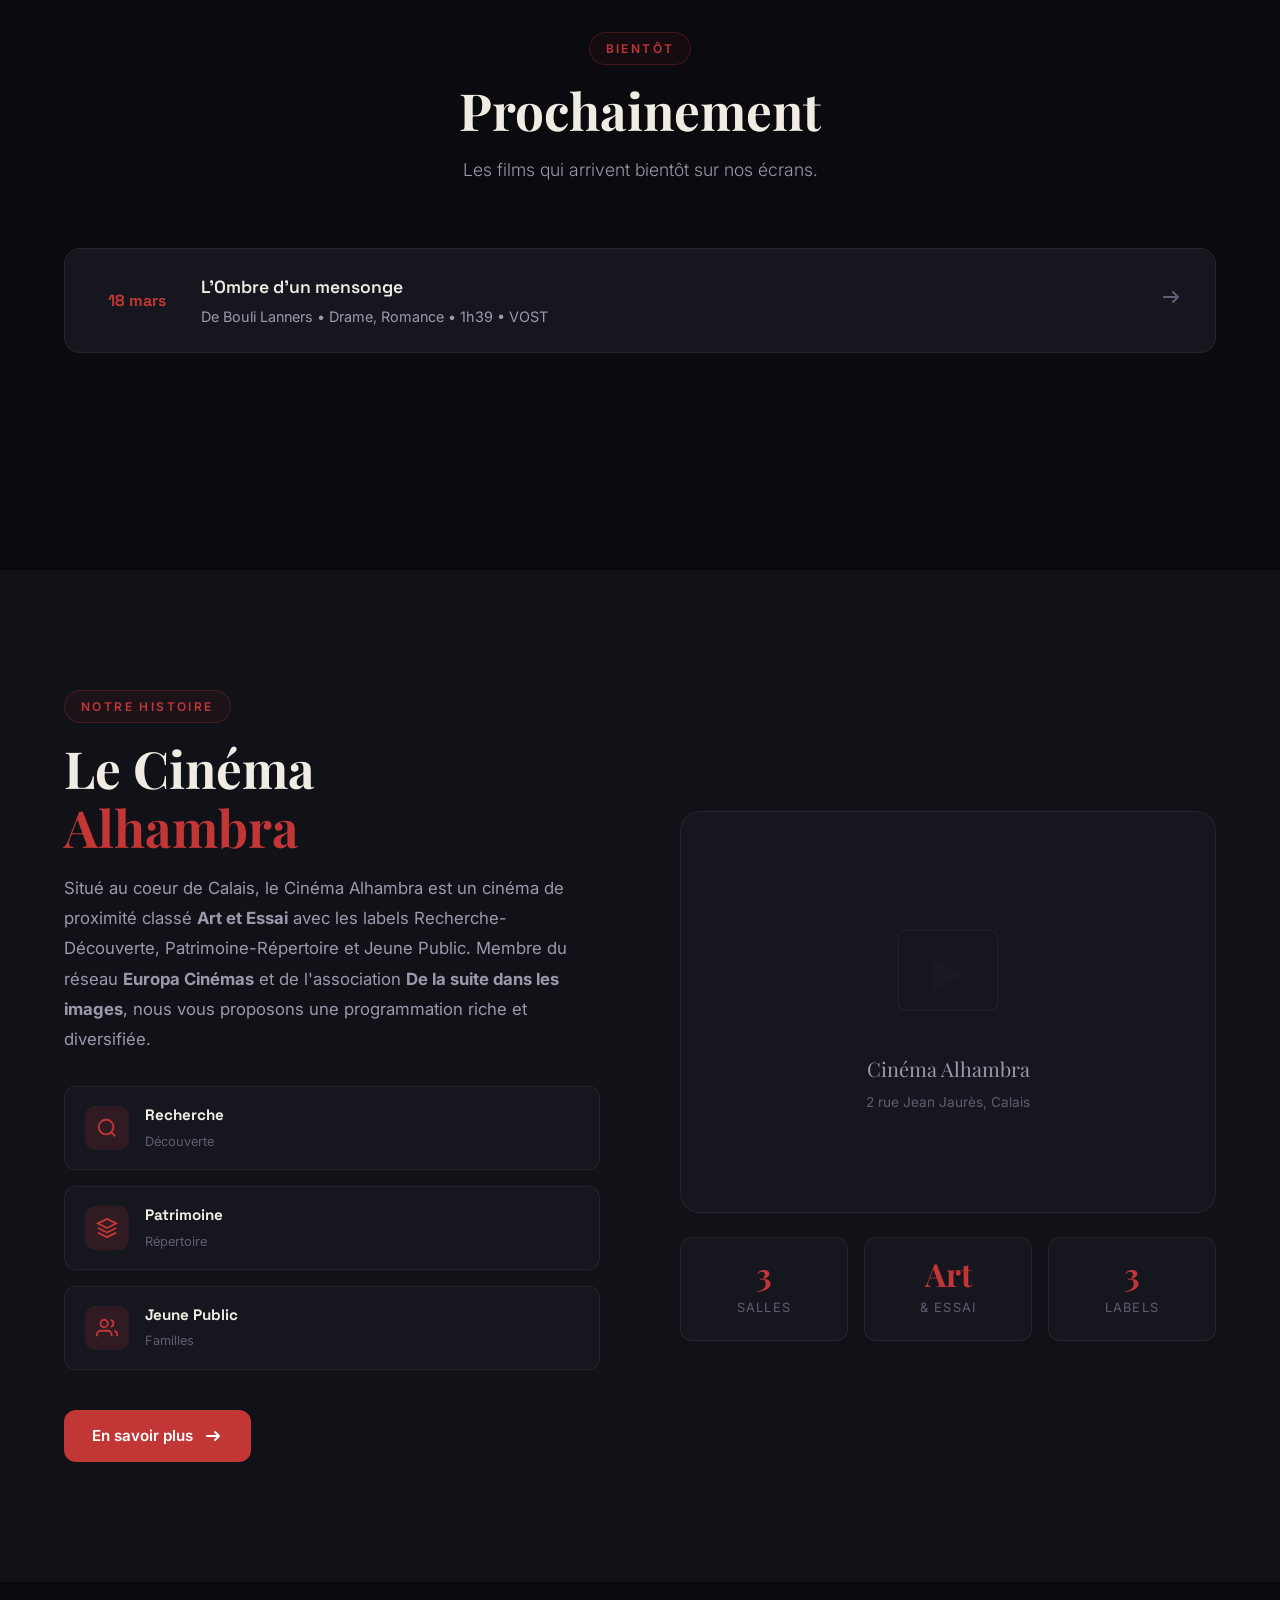
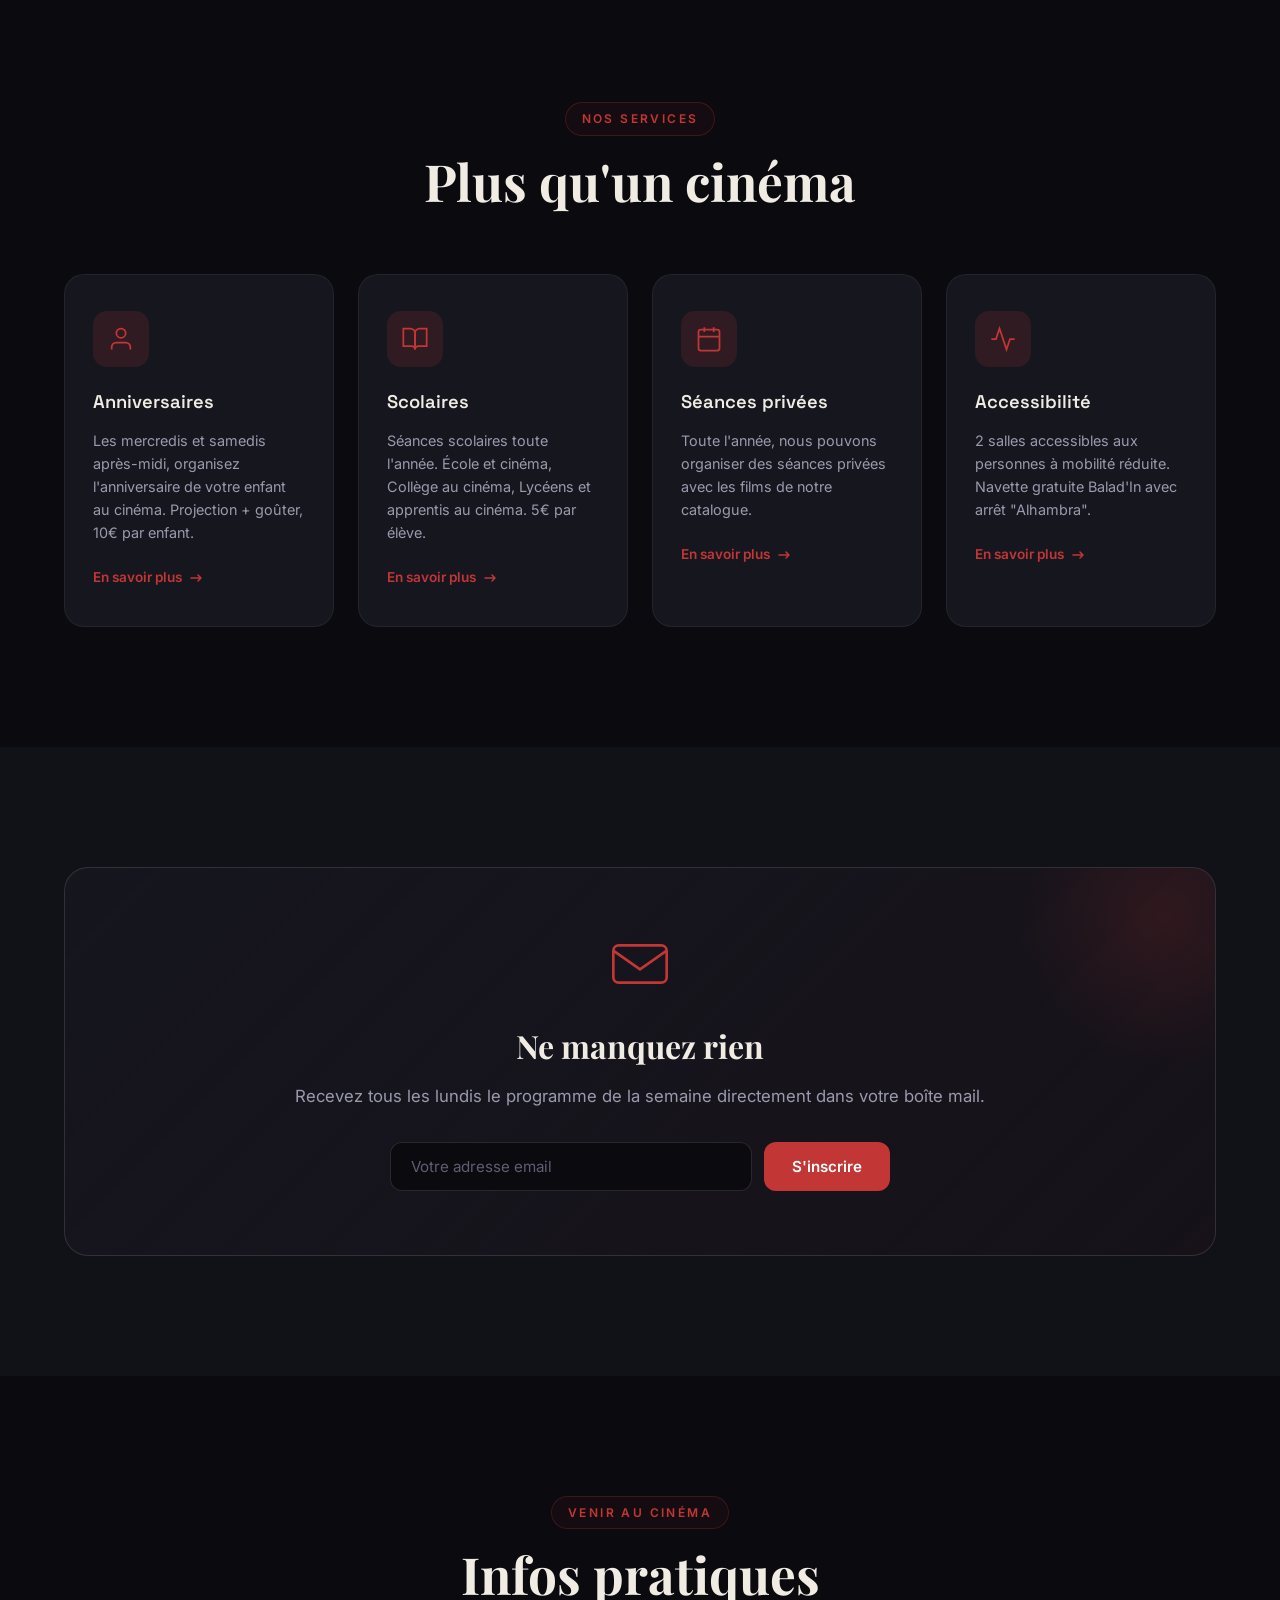
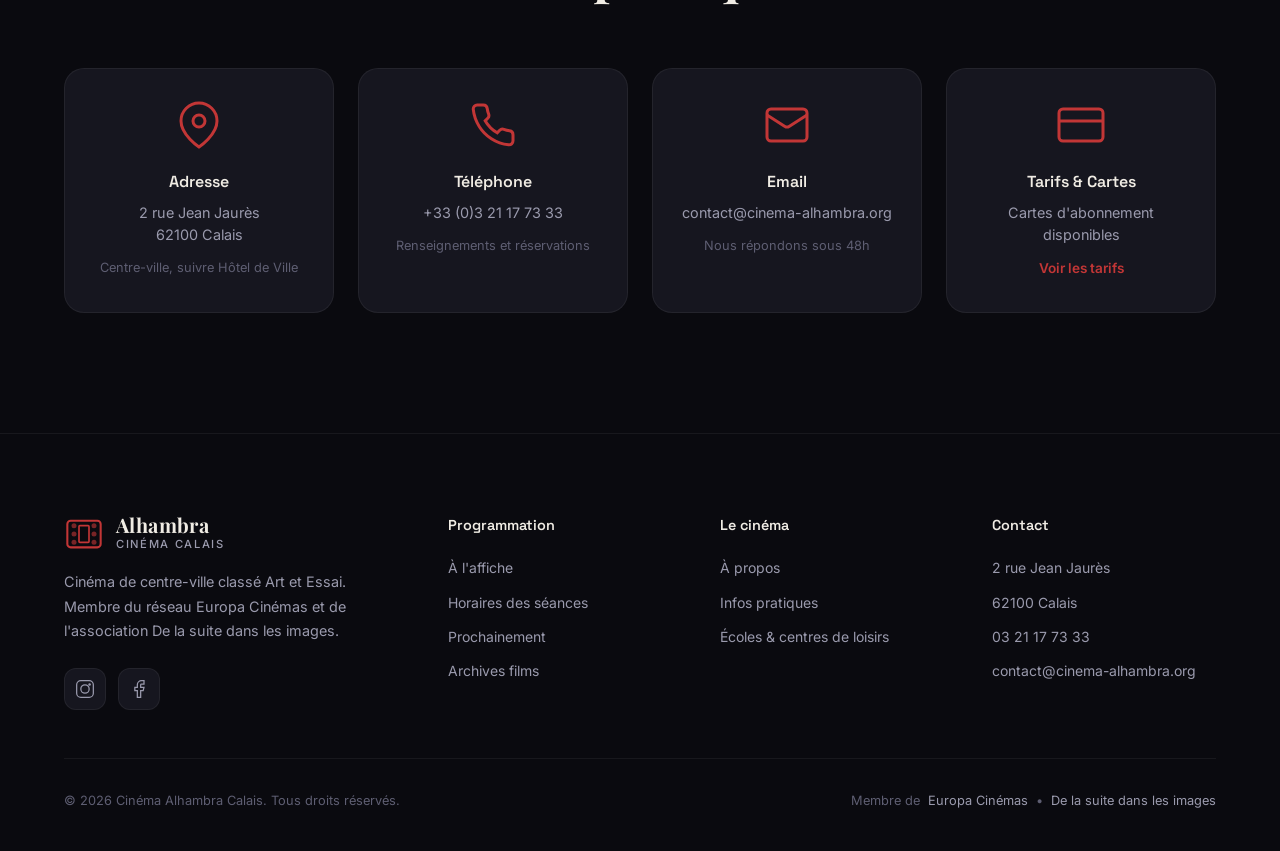
==== commit e4af1521: "Corriger toutes les dates du site (alignement calendrier réel) - Semaine cinéma : 12-18 mars → 11-17" ====
--- a/index.html
+++ b/index.html
@@ -137,12 +137,12 @@
             <div class="today-grid">
                 <a href="horaires.html" class="today-card reveal" style="--delay: 0">
                     <div class="today-poster">
-                        <img src="posters/affaire-bojarski.jpg" alt="L'Affaire Bojarski" class="film-poster-img" loading="lazy">
+                        <img src="posters/soundtrack-coup-etat.jpg" alt="Soundtrack to a Coup d'État" class="film-poster-img" loading="lazy">
                     </div>
                     <div class="today-info">
-                        <h3 class="today-title">L'Affaire Bojarski</h3>
-                        <p class="today-meta">Drame, Policier &bull; 2h08</p>
-                        <span class="film-badge vf">VF</span>
+                        <h3 class="today-title">Soundtrack to a Coup d'État</h3>
+                        <p class="today-meta">Documentaire, Musique &bull; 2h30</p>
+                        <span class="film-badge vost">VOST</span>
                         <div class="today-times">
                             <span class="today-time">14:00</span>
                         </div>
@@ -157,24 +157,11 @@
                         <p class="today-meta">Comédie, Thriller &bull; 1h39</p>
                         <span class="film-badge vf">VF</span>
                         <div class="today-times">
-                            <span class="today-time">16:00</span>
+                            <span class="today-time">17:00</span>
                         </div>
                     </div>
                 </a>
                 <a href="horaires.html" class="today-card reveal" style="--delay: 2">
-                    <div class="today-poster">
-                        <img src="posters/soundtrack-coup-etat.jpg" alt="Soundtrack to a Coup d'État" class="film-poster-img" loading="lazy">
-                    </div>
-                    <div class="today-info">
-                        <h3 class="today-title">Soundtrack to a Coup d'État</h3>
-                        <p class="today-meta">Documentaire, Musique &bull; 2h30</p>
-                        <span class="film-badge vost">VOST</span>
-                        <div class="today-times">
-                            <span class="today-time">18:00</span>
-                        </div>
-                    </div>
-                </a>
-                <a href="horaires.html" class="today-card reveal" style="--delay: 3">
                     <div class="today-poster">
                         <img src="posters/the-mastermind.jpg" alt="The Mastermind" class="film-poster-img" loading="lazy">
                     </div>
@@ -183,7 +170,7 @@
                         <p class="today-meta">Policier, Drame &bull; 1h50</p>
                         <span class="film-badge vost">VOST</span>
                         <div class="today-times">
-                            <span class="today-time">20:30</span>
+                            <span class="today-time">19:00</span>
                         </div>
                     </div>
                 </a>
@@ -279,7 +266,7 @@
             <div class="coming-list">
                 <a href="prochainement.html" class="coming-item reveal">
                     <div class="coming-date">
-                        <span class="coming-day">19 mars</span>
+                        <span class="coming-day">18 mars</span>
                     </div>
                     <div class="coming-info">
                         <h3>L'Ombre d'un mensonge</h3>
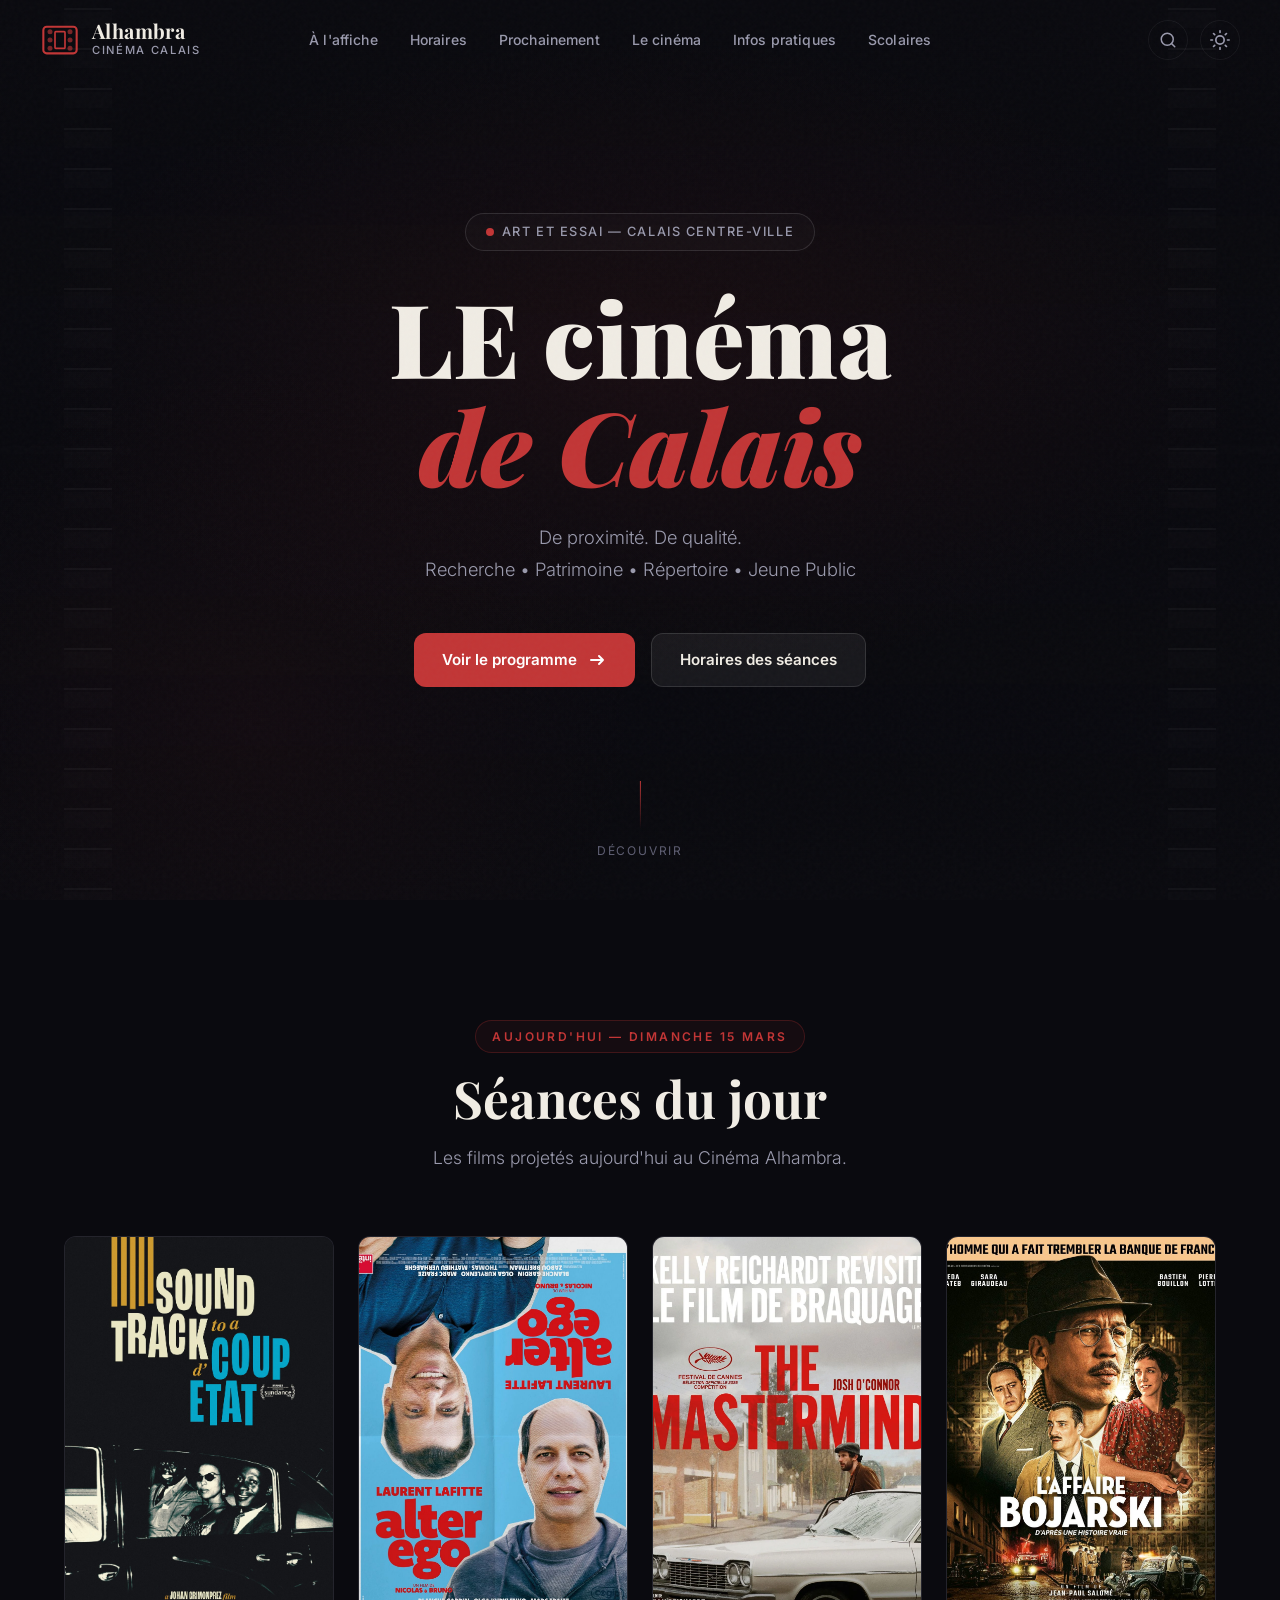
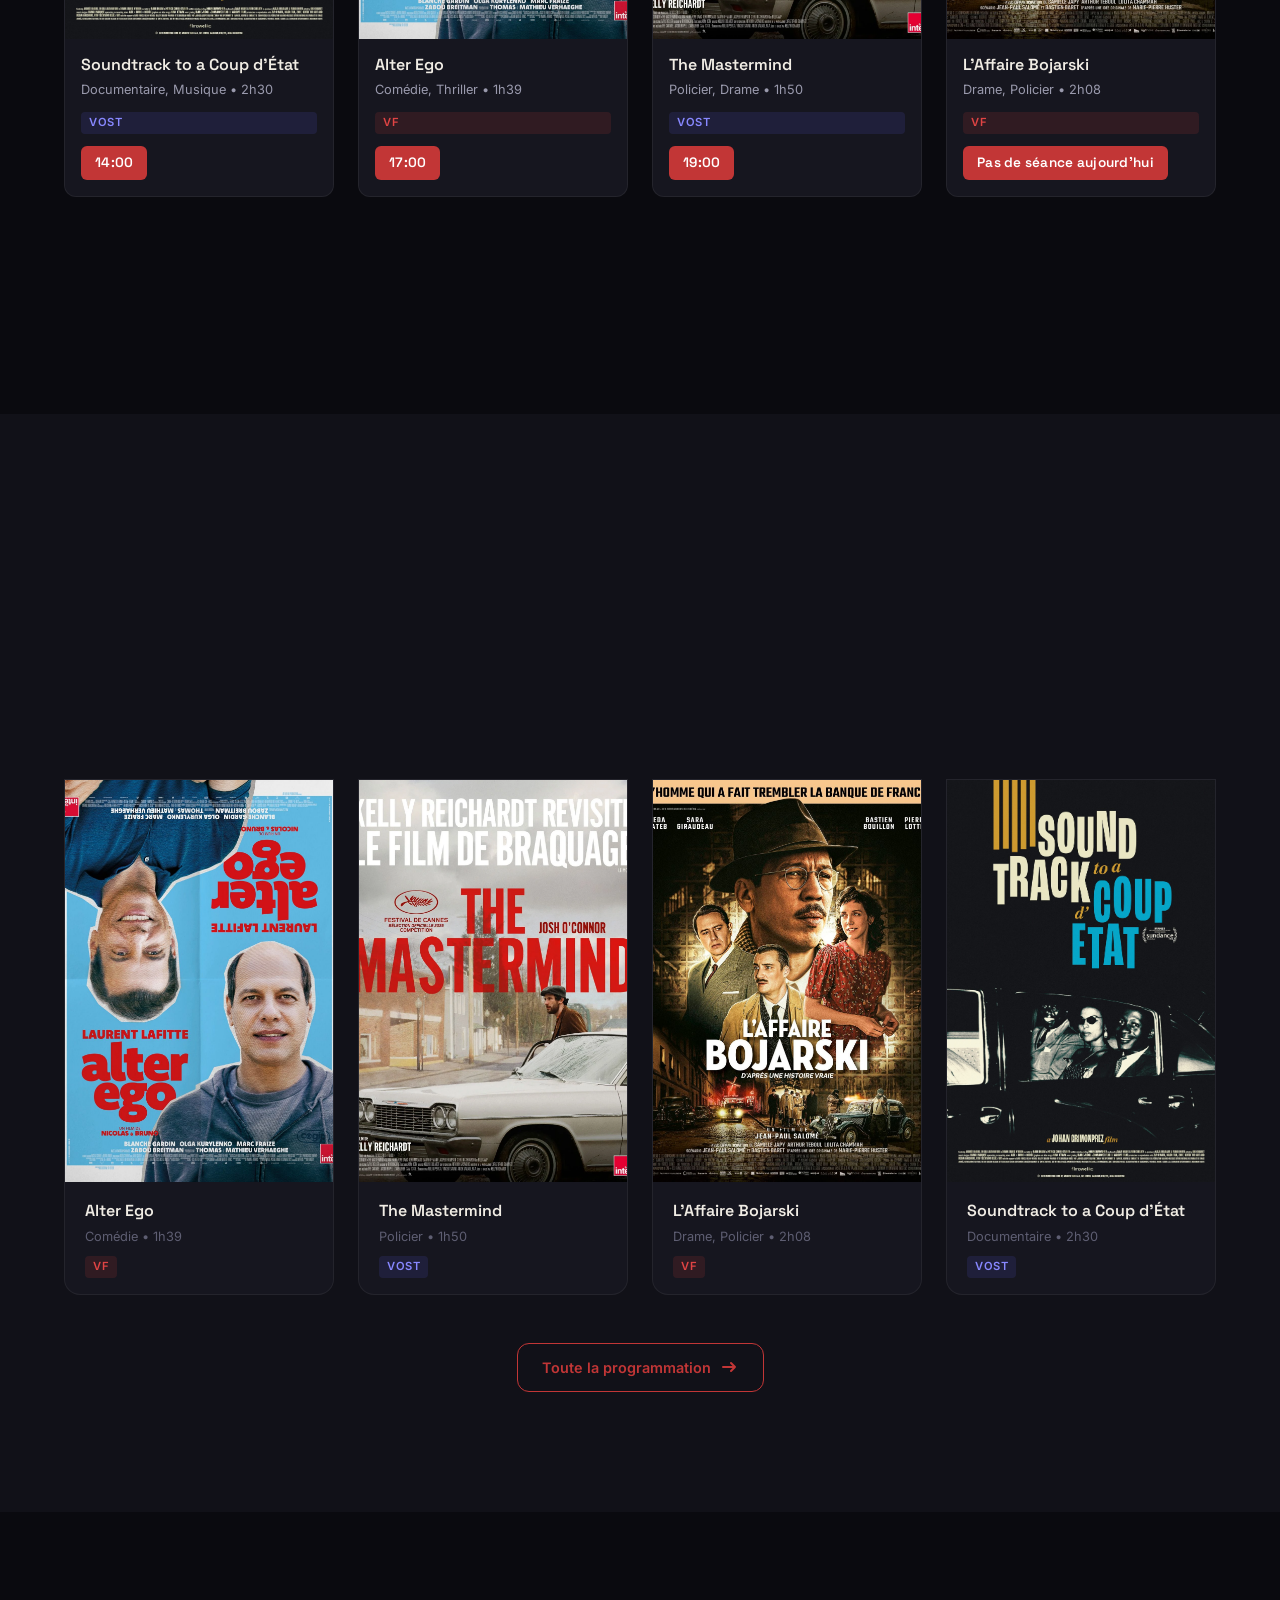
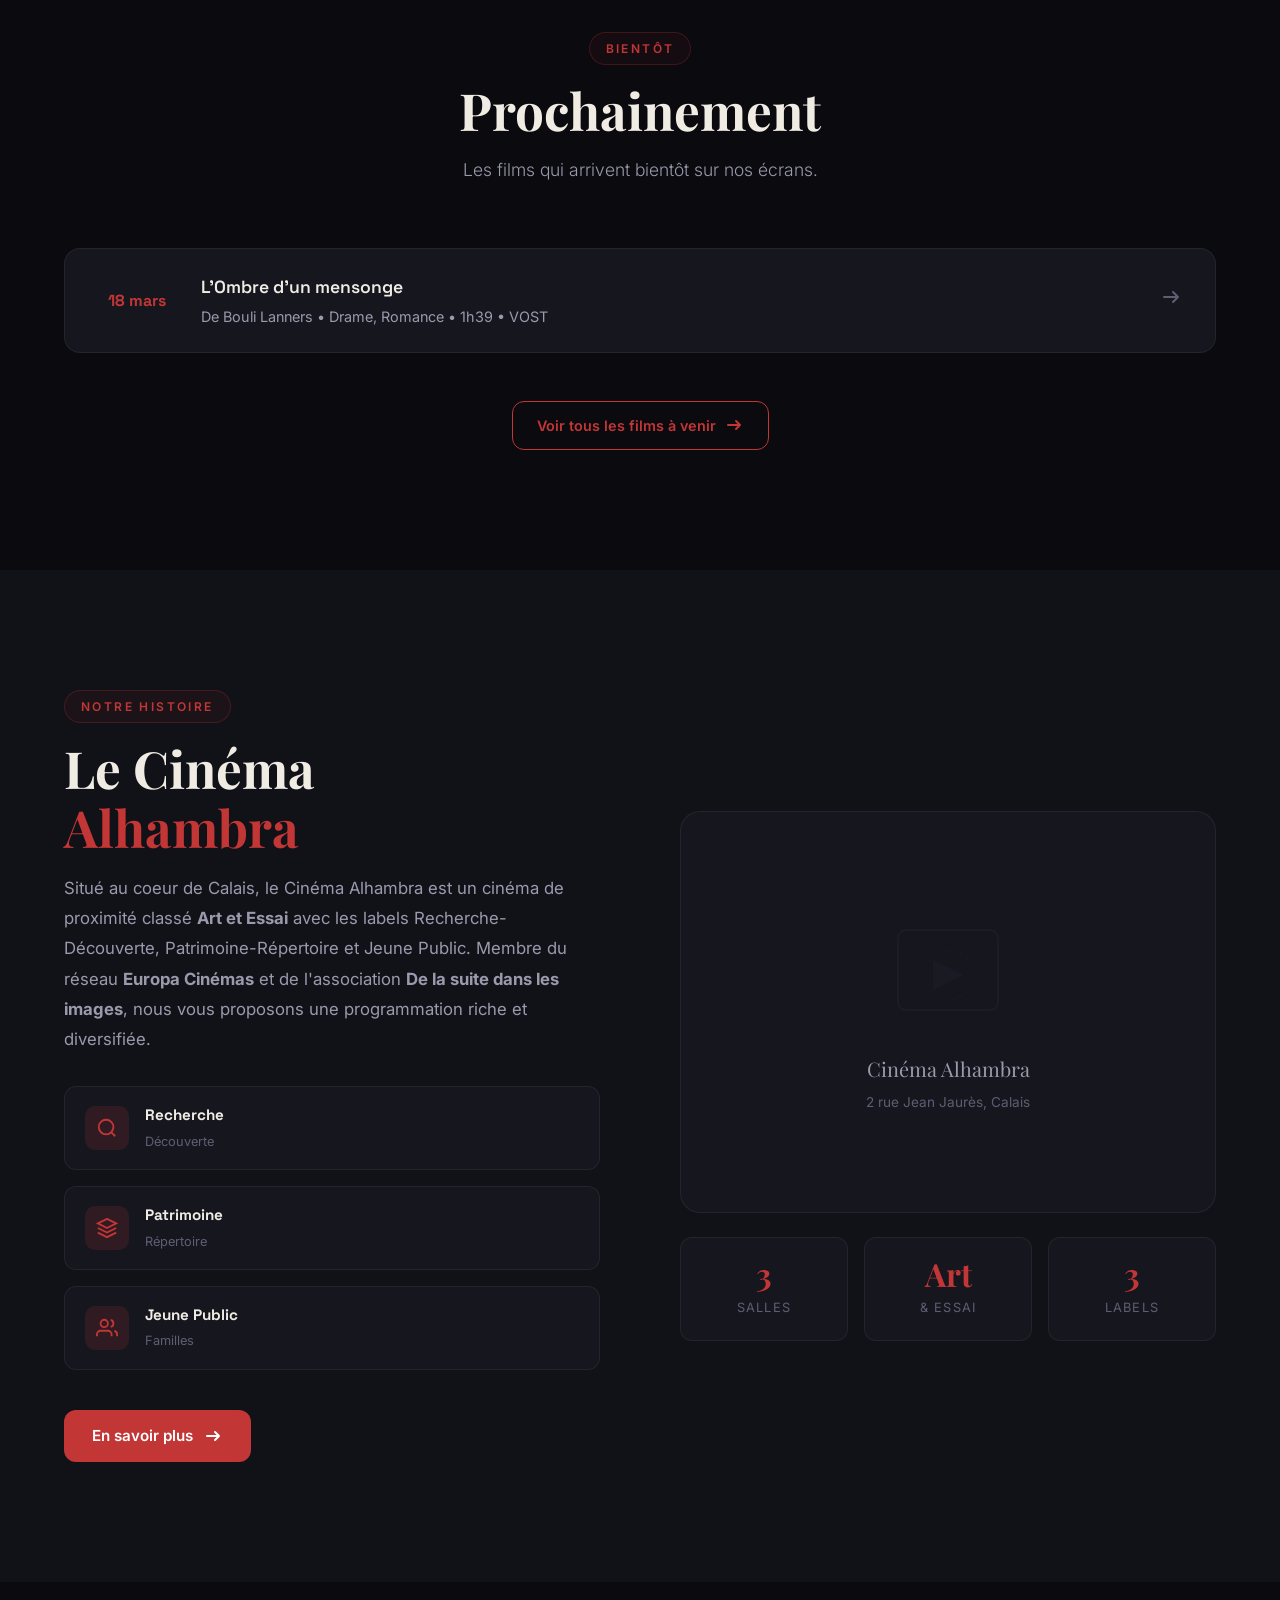
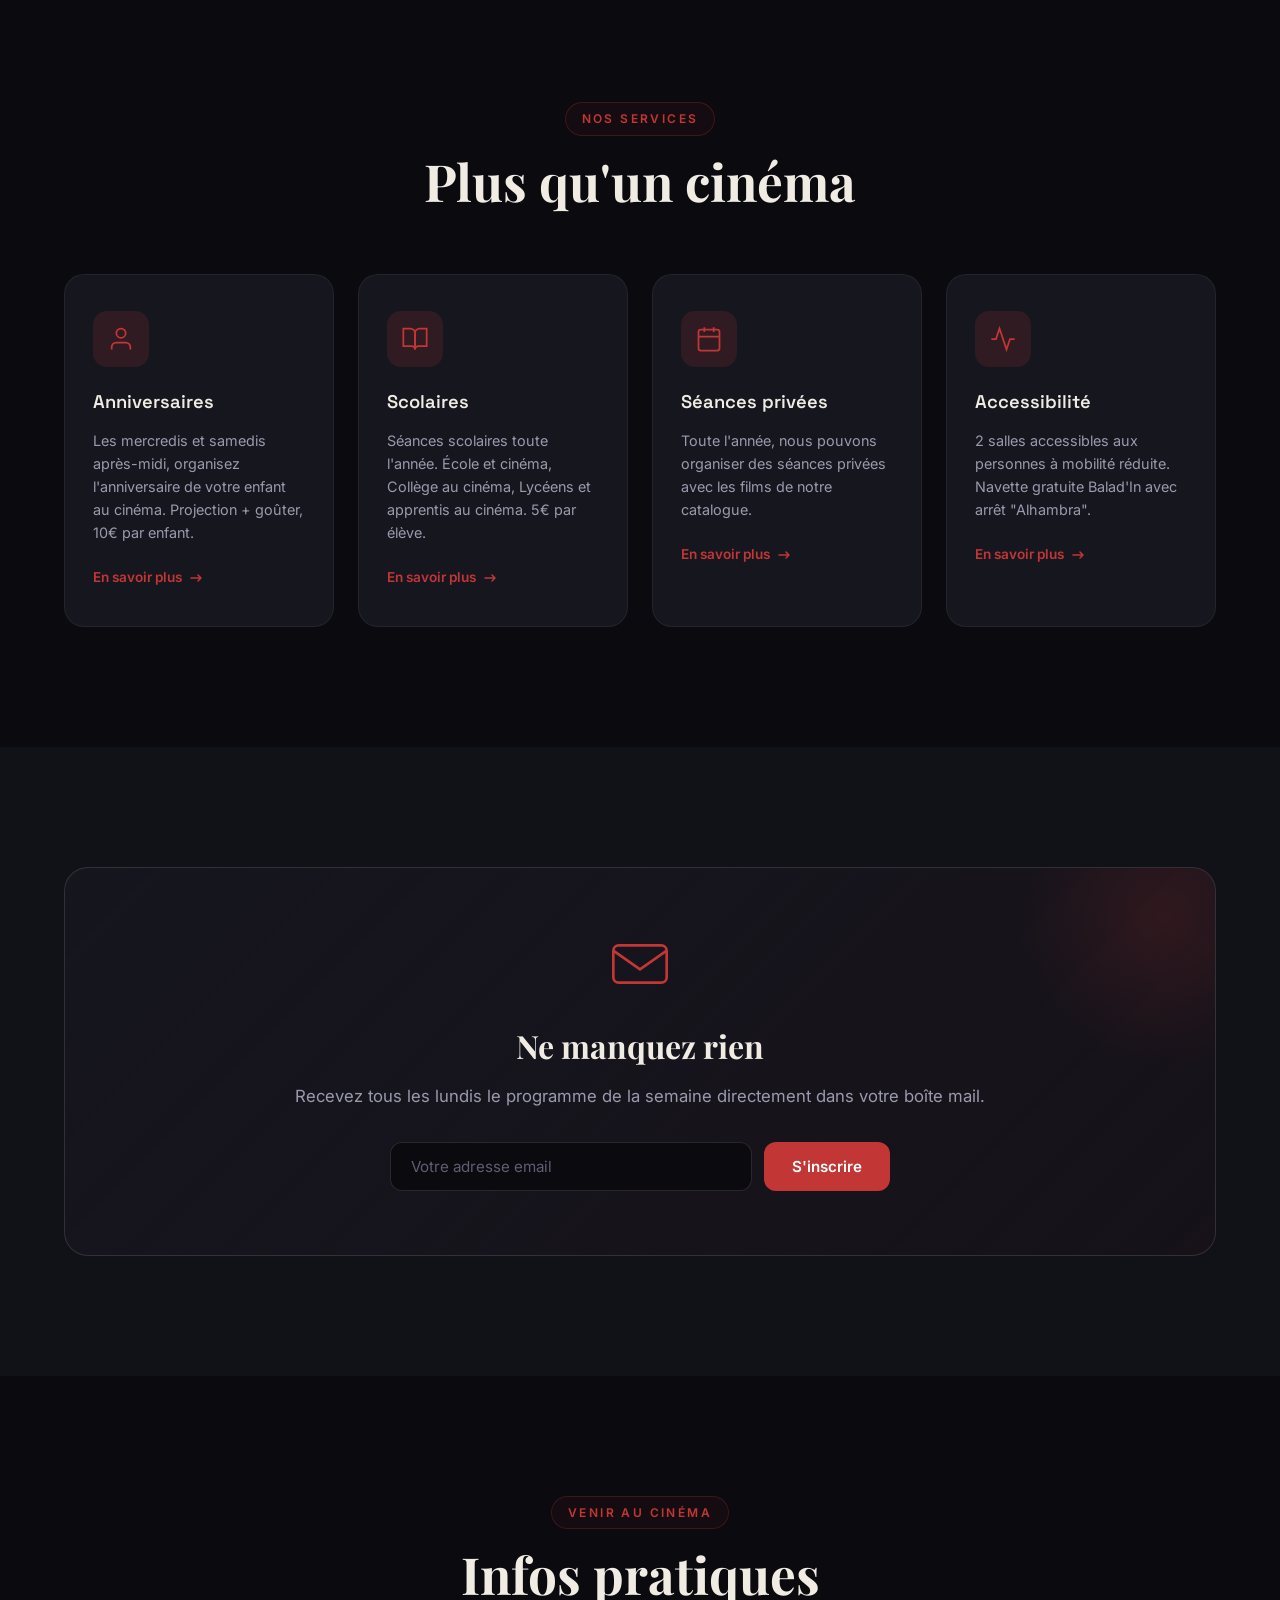
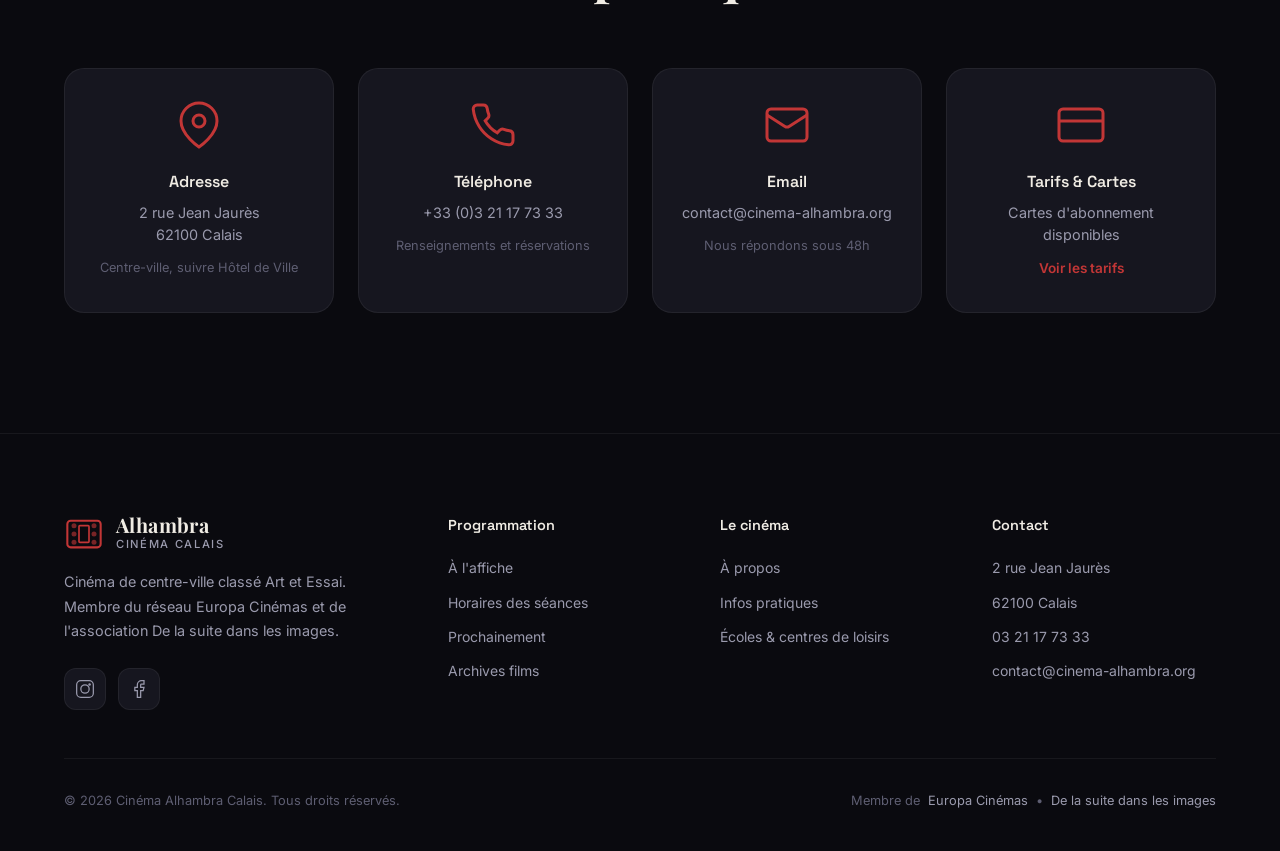
==== commit 3827660e: "Remettre L'Affaire Bojarski dans les séances du jour Afficher les 4 films à l'affiche dans la sectio" ====
--- a/index.html
+++ b/index.html
@@ -174,6 +174,19 @@
                         </div>
                     </div>
                 </a>
+                <a href="horaires.html" class="today-card reveal" style="--delay: 3">
+                    <div class="today-poster">
+                        <img src="posters/affaire-bojarski.jpg" alt="L'Affaire Bojarski" class="film-poster-img" loading="lazy">
+                    </div>
+                    <div class="today-info">
+                        <h3 class="today-title">L'Affaire Bojarski</h3>
+                        <p class="today-meta">Drame, Policier &bull; 2h08</p>
+                        <span class="film-badge vf">VF</span>
+                        <div class="today-times">
+                            <span class="today-time no-seance">Pas de séance aujourd'hui</span>
+                        </div>
+                    </div>
+                </a>
             </div>
             <div class="section-cta reveal">
                 <a href="horaires.html" class="btn btn-outline">
